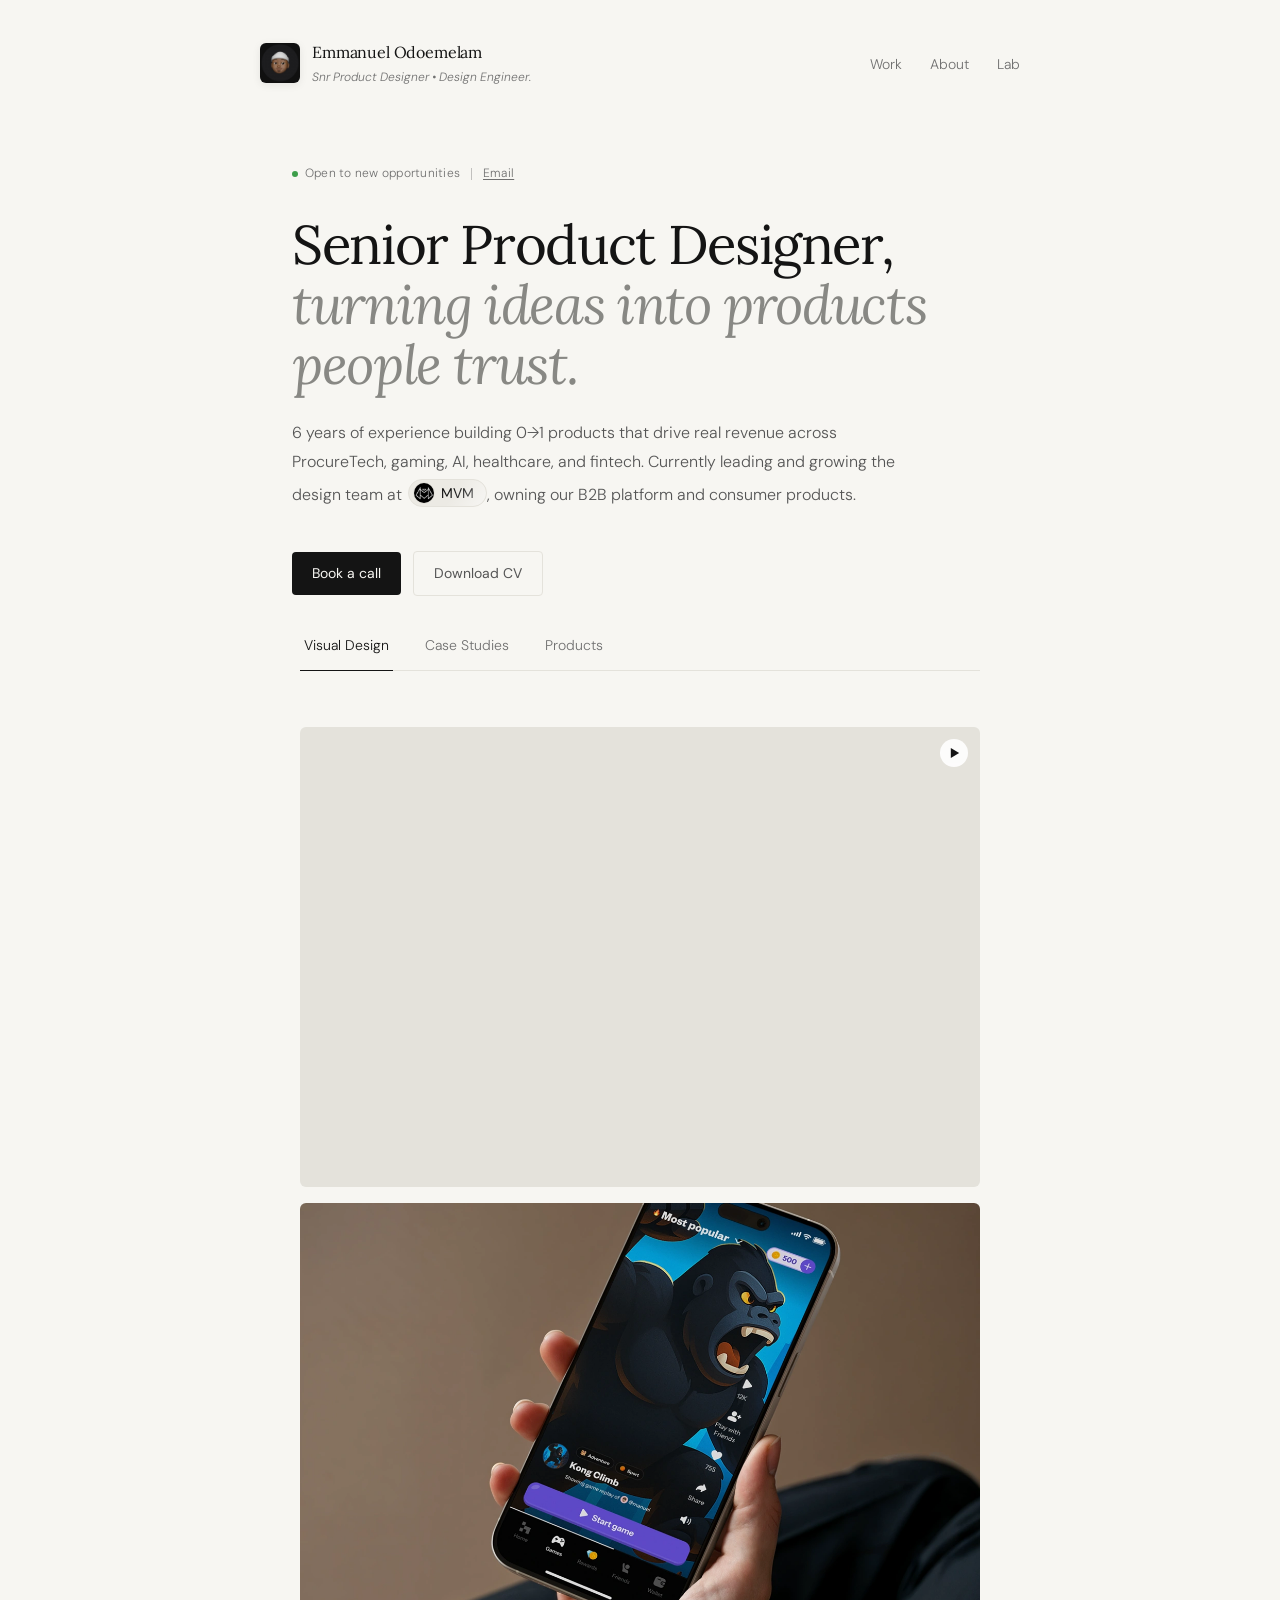
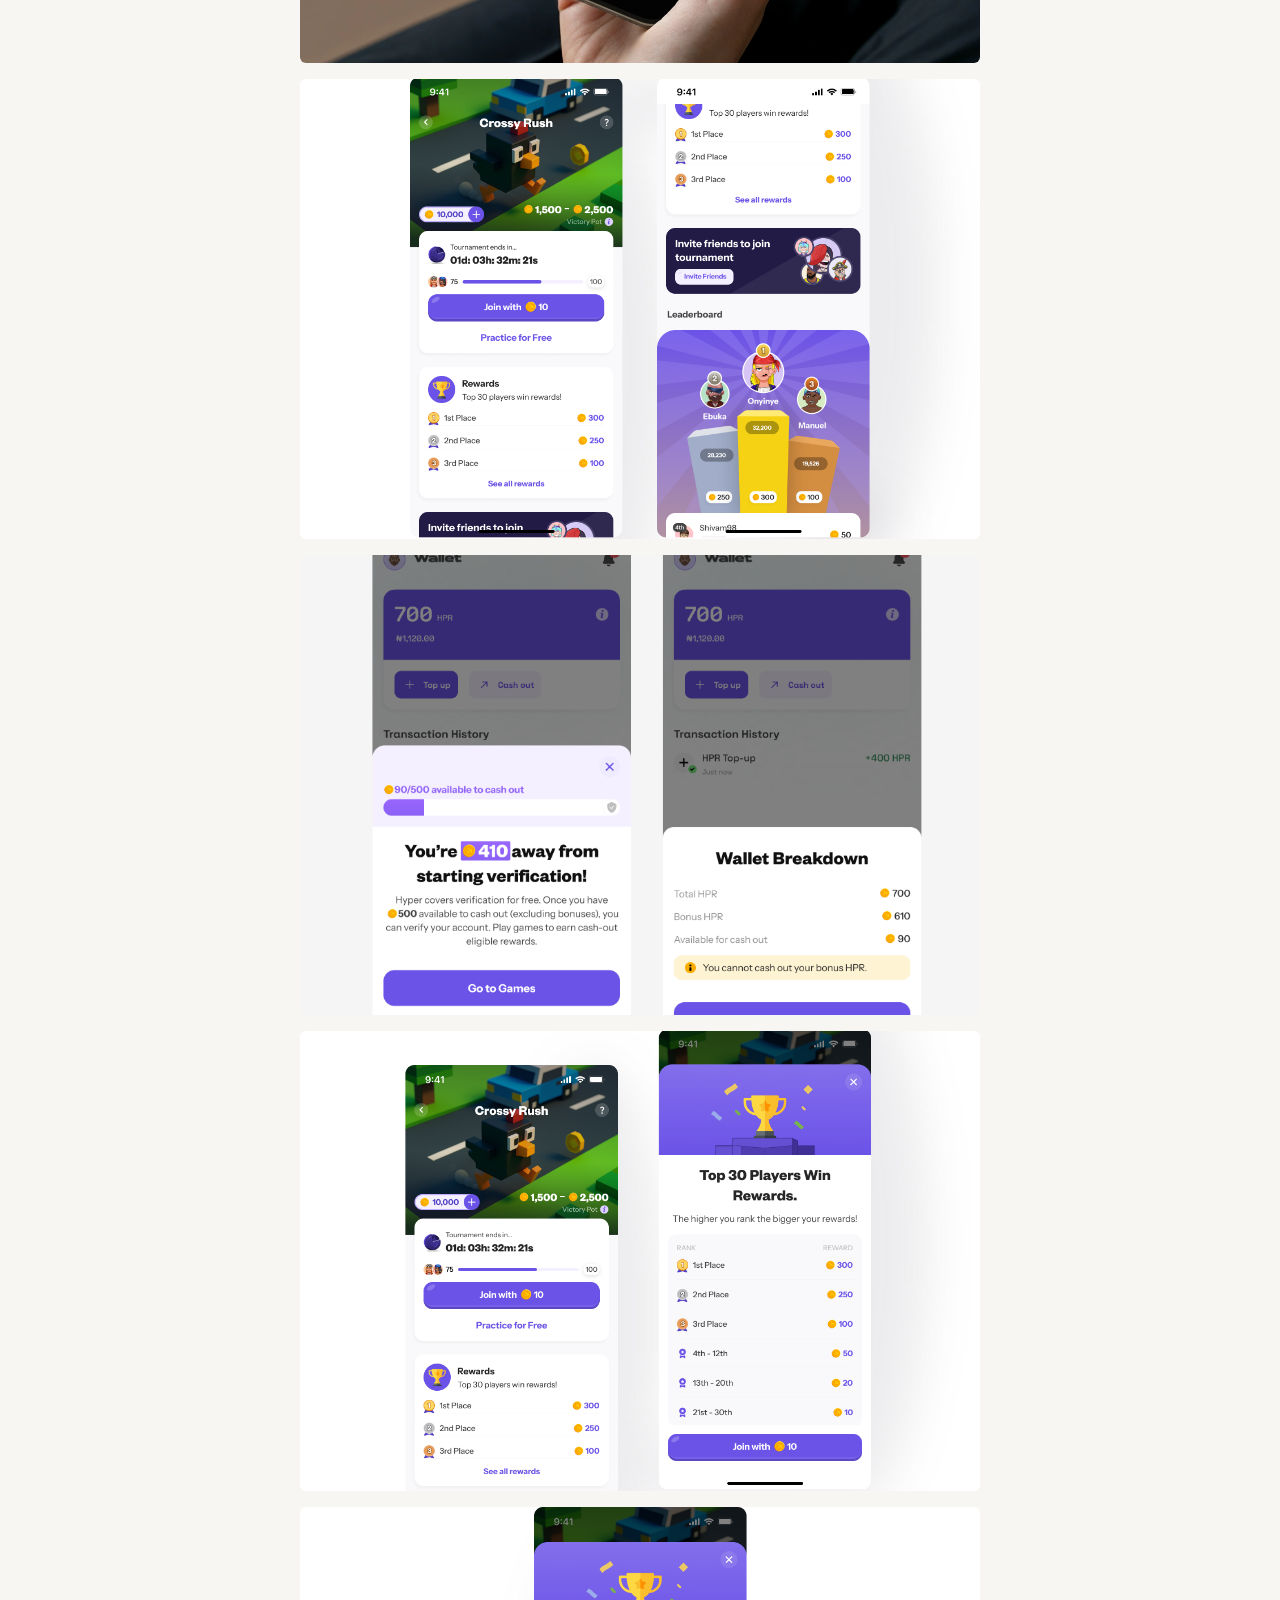
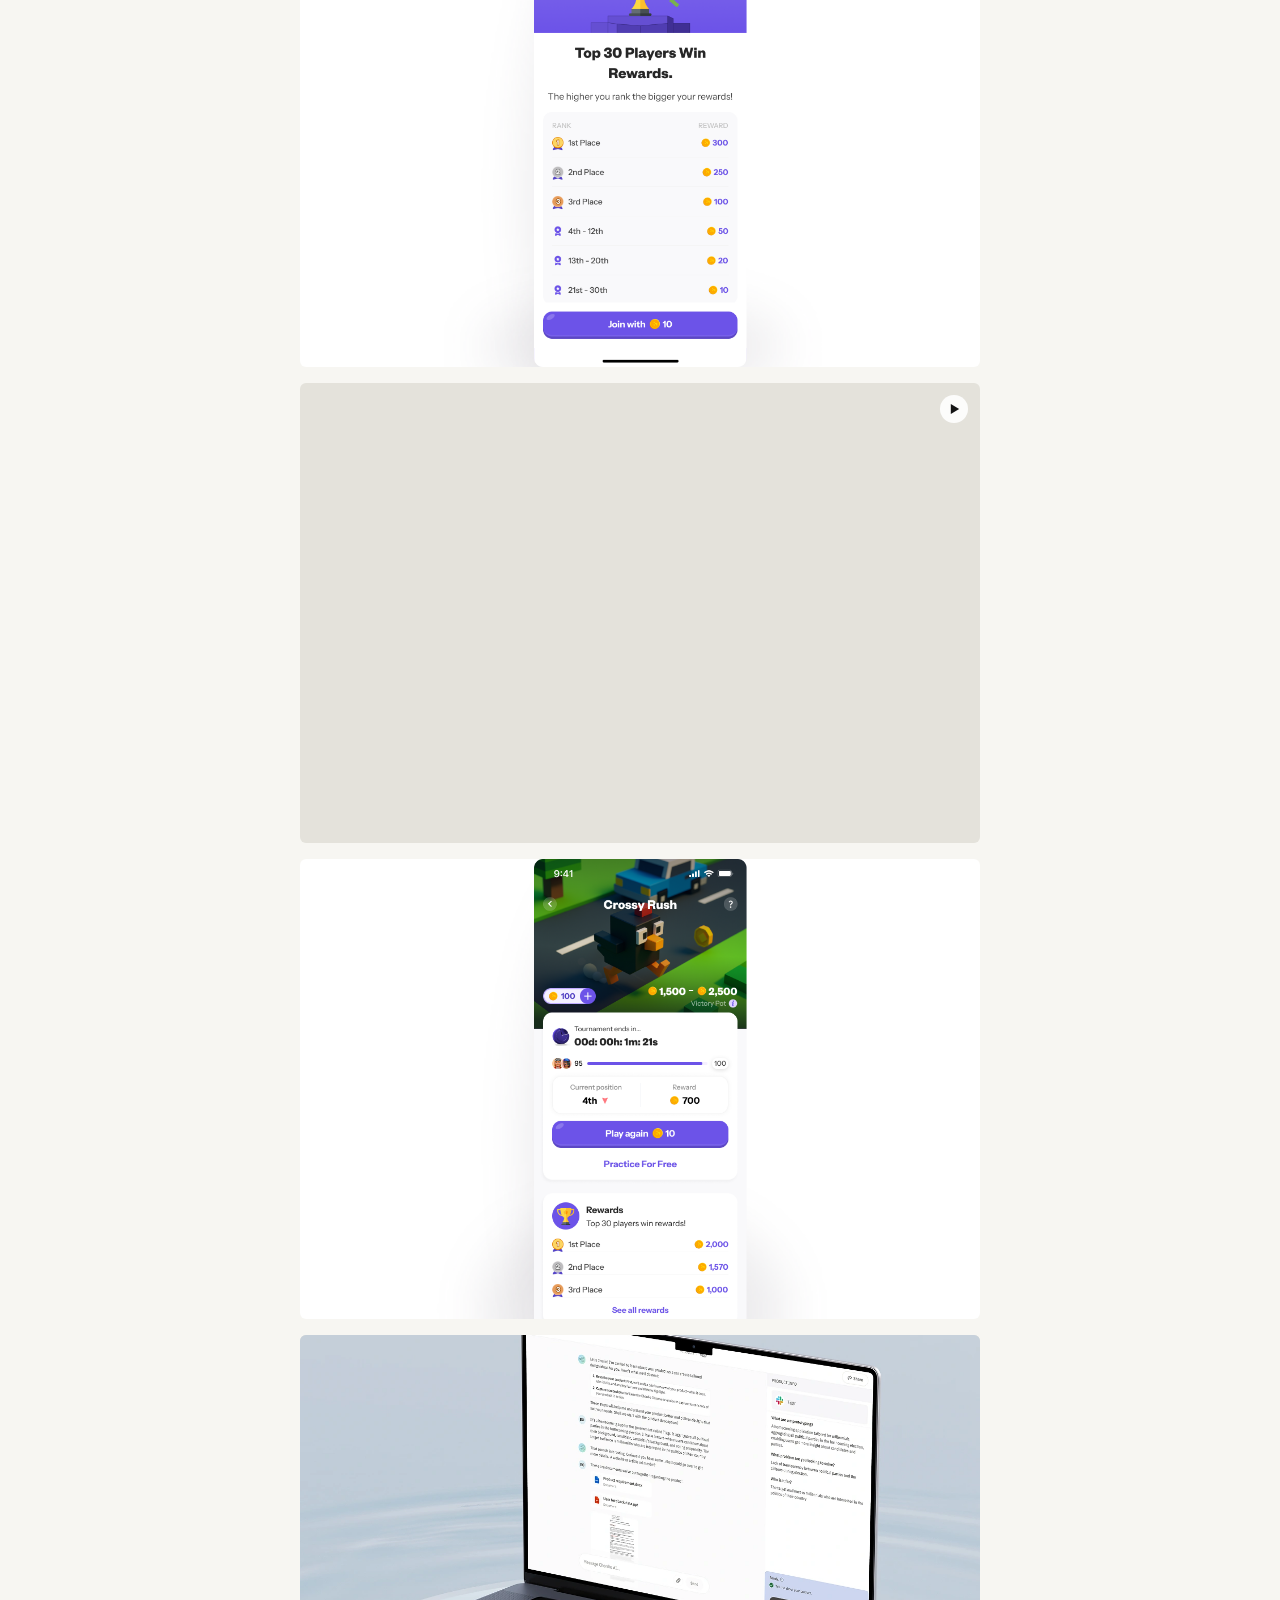
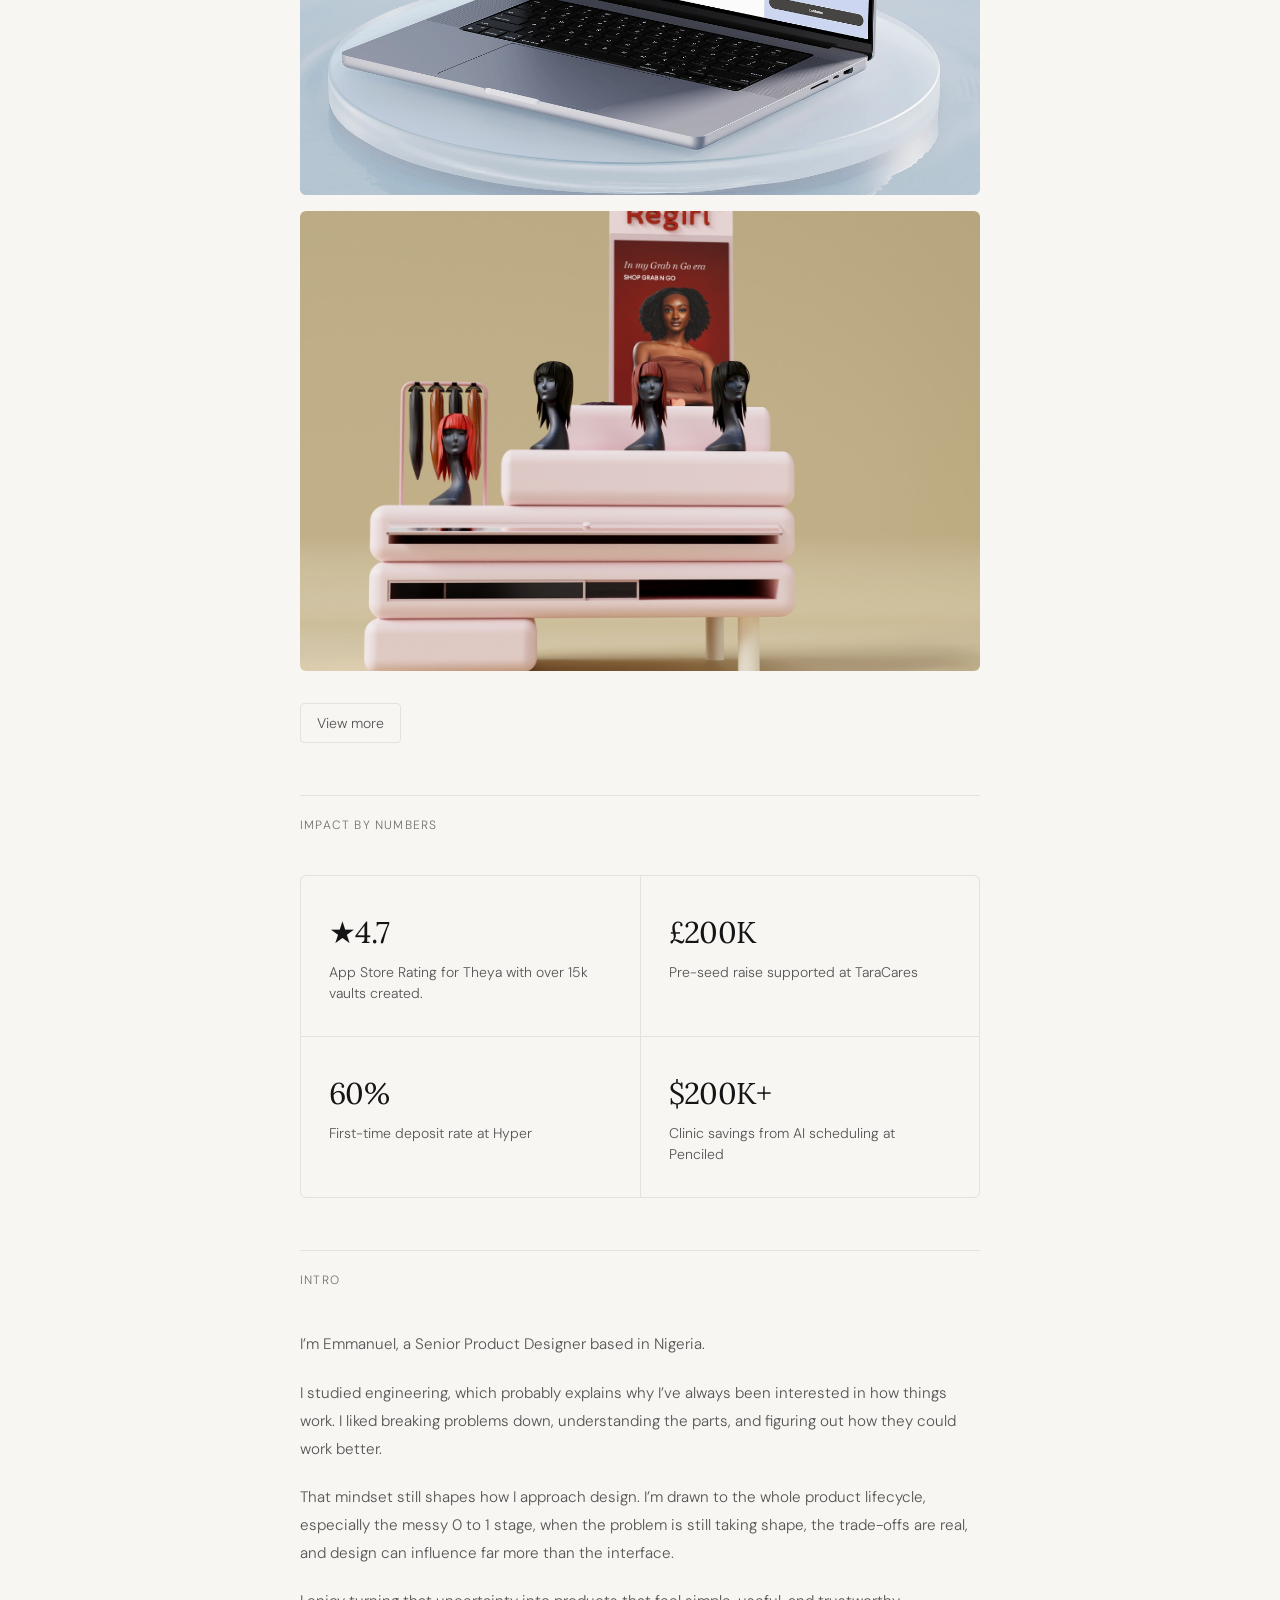
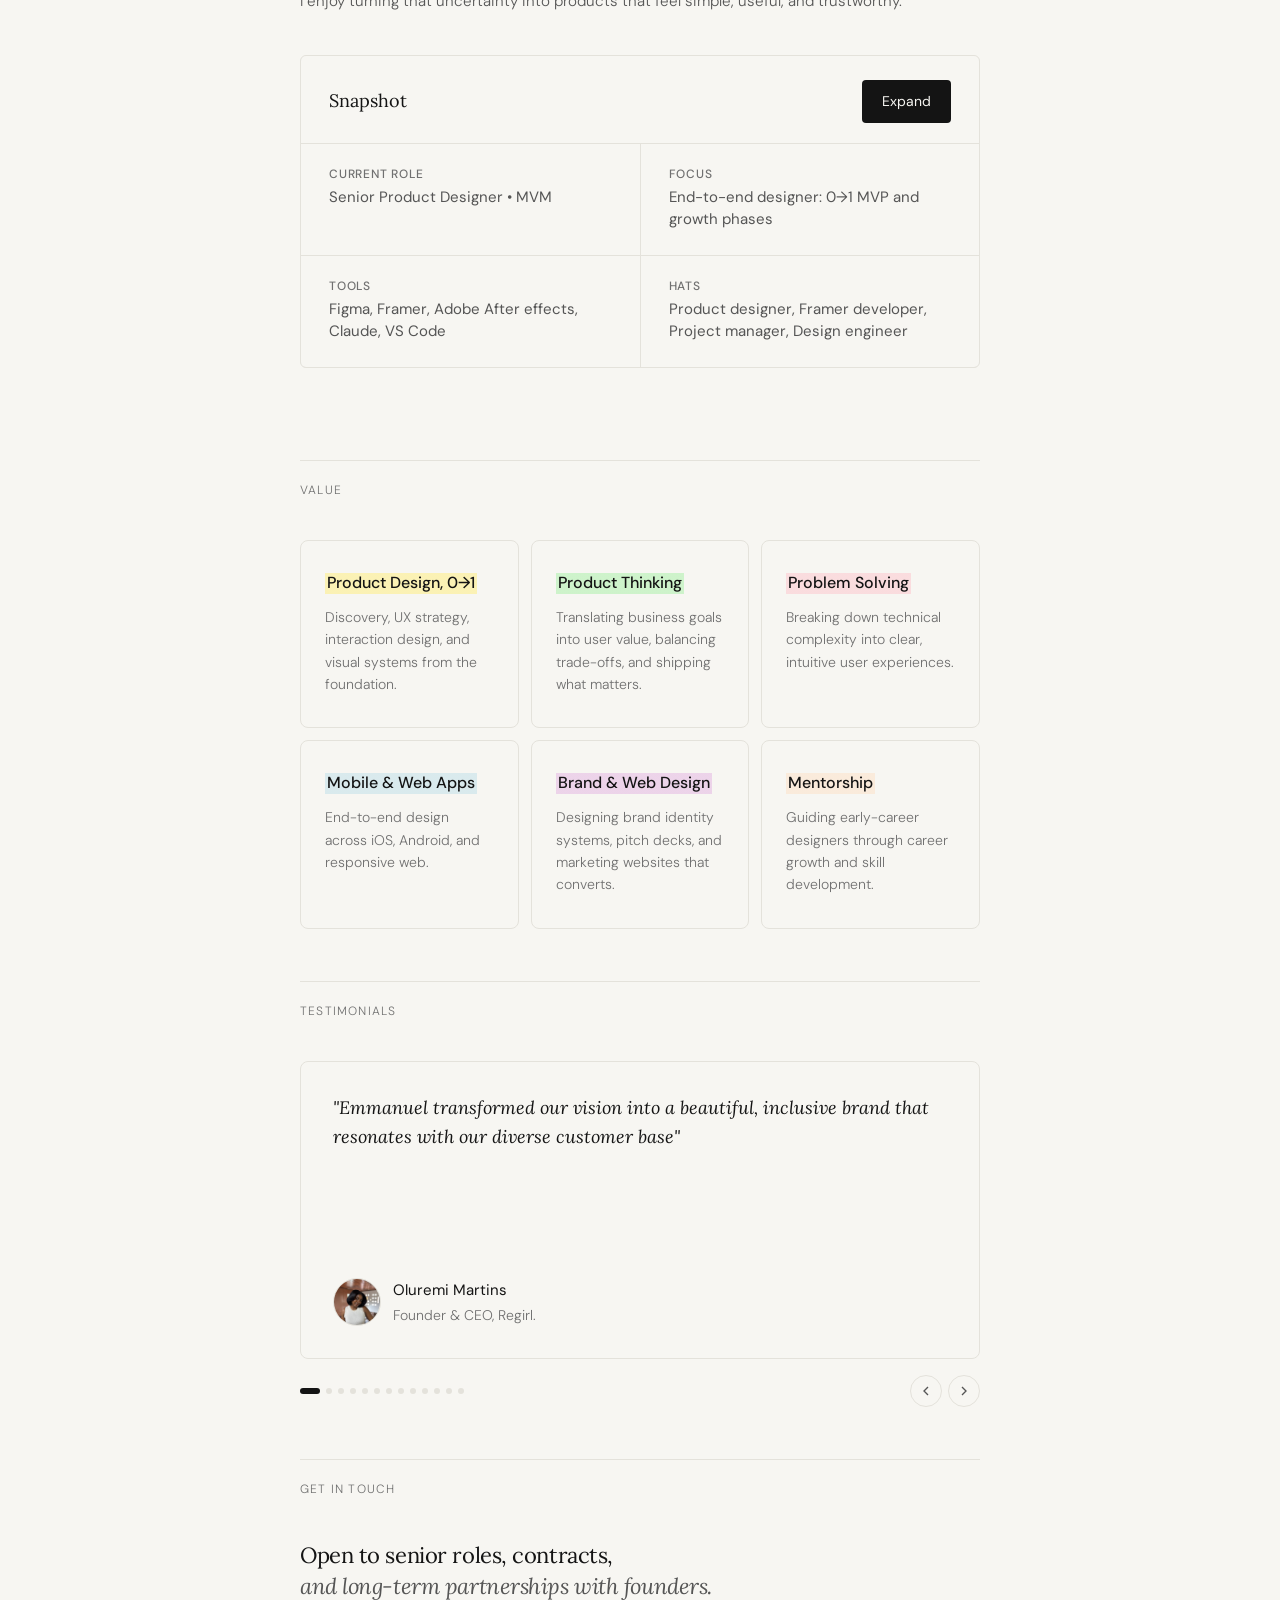
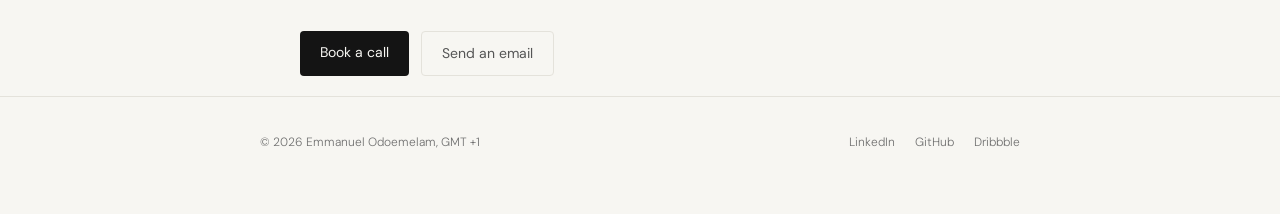
==== index.html @ 4f9fff26 "feat: update site title and migrate GitHub contributions calendar to new API v4 endpoint" ====
<!doctype html>
<html lang="en">

<head>
  <meta charset="UTF-8" />
  <meta name="viewport" content="width=device-width, initial-scale=1.0" />
  <title>Emmanuel Odoemelam • Snr Product Designer • Design Engineer</title>
  <link rel="preconnect" href="https://fonts.googleapis.com" />
  <link rel="preconnect" href="https://fonts.gstatic.com" crossorigin />
  <link
    href="https://fonts.googleapis.com/css2?family=Lora:ital,wght@0,400;0,500;1,400;1,500&family=DM+Sans:ital,opsz,wght@0,9..40,300;0,9..40,400;0,9..40,500;1,9..40,300&display=swap"
    rel="stylesheet" />
  <link rel="stylesheet" href="style.css" />
  <script src="script.js"></script>
  <link rel="icon" type="image/jpeg" href="Assets/General/avi.jpg" />
</head>

<body>
  <nav>
    <a href="/" class="nav-brand">
      <img src="Assets/General/avi.jpg" alt="Emmanuel Odoemelam" class="nav-profile-img" />
      <div class="nav-brand-text">
        <span class="nav-name">Emmanuel Odoemelam</span>
        <span class="nav-subtext"></span>
      </div>
    </a>
    <button class="hamburger" aria-label="Menu">
      <span></span>
      <span></span>
      <span></span>
    </button>
    <ul class="nav-links">
      <li><a href="work.html">Work</a></li>
      <li><a href="about.html">About</a></li>
      <li><a href="lab.html">Lab</a></li>
    </ul>
  </nav>

  <div class="mobile-drawer">
    <div class="drawer-content">
      <div class="drawer-header">
        <h2 class="drawer-title">Menu</h2>
        <button class="drawer-close" aria-label="Close menu">&times;</button>
      </div>
      <ul class="drawer-links">
        <li><a href="/" class="active">Home</a></li>
        <li><a href="work.html">Work</a></li>
        <li><a href="about.html">About</a></li>
        <li><a href="lab.html">Lab</a></li>
      </ul>
      <div class="drawer-footer">
        <p class="drawer-footer-text">
          © 2026 Emmanuel Odoemelam<br />GMT +1
        </p>
      </div>
    </div>
  </div>
  <div class="drawer-overlay"></div>

  <div class="hero fade">
    <div class="hero-status">
      <span class="status-dot"></span>
      Open to new opportunities
      <span class="status-divider"></span>
      <a href="mailto:odoemelamuemmanuel@gmail.com" class="status-email">Email</a> <!-- x <a
        href="https://github.com/ManuelSnr" target="_blank" class="status-email">GitHub</a> -->
    </div>
    <h1 class="hero-heading">
      Senior Product Designer, <em>turning ideas into products people trust.</em>
    </h1>
    <p class="hero-body">
      6 years of experience building 0→1 products that drive real revenue across ProcureTech, gaming, AI, healthcare,
      and fintech. Currently leading and growing the design team at
      <span class="company-pill" data-company="mvm">
        <img src="Assets/Logos/hyper.png" alt="MVM Logo" class="company-pill-logo" />
        <span class="company-pill-name">MVM</span>
        <span class="company-pill-detail">
          <span class="pill-detail-body">MVM is a skill-gaming provider powering RNG-free, real-money competition for
            casinos
            & sportsbooks. I lead design across the company's full product stack, from the B2B platform to
            consumer-facing apps, Hyper & Sigma Games, and trade show presence.</span>
          <span class="pill-social-links">
            <a href="https://mvm.gg/" target="_blank" class="pill-social-link"><img src="Assets/General/internet.svg"
                alt="Website" class="pill-social-icon" /></a>
            <a href="https://www.linkedin.com/company/metaverse-magna/" target="_blank" class="pill-social-link"><img
                src="Assets/General/linkedin.svg" alt="LinkedIn" class="pill-social-icon" /></a>
          </span>
        </span>
      </span>, owning our B2B platform and consumer products.
    </p>
    <div class="hero-links">
      <a class="btn btn-dark" href="https://calendly.com/manuelsnr-design/coffee-chat" target="_blank">Book a
        call</a>
      <a class="btn btn-outline" href="mailto:odoemelamuemmanuel@gmail.com">Download CV</a>
    </div>
  </div>

  <div class="cs-divider"></div>

  <!-- STICKY WRAPPER FOR TAB BAR -->
  <div class="sticky-tab-wrapper">
    <div class="sticky-header">
      <!-- TAB BAR -->
      <div class="tab-bar fade">
        <button class="tab-btn active" data-tab="visual">Visual Design</button>
        <button class="tab-btn" data-tab="work">Case Studies</button>
        <button class="tab-btn" data-tab="products">Products</button>
      </div>

      <div class="cs-divider"></div>
    </div>

    <!-- TAB PANEL: VISUAL DESIGN -->
    <div class="tab-panel active" id="panel-visual">
      <div class="section fade">
        <div class="visual-grid">
          <!-- Visual Design Card 1 — Regirl Website (Video) -->
          <div class="visual-item">
            <video class="visual-media" autoplay loop muted playsinline>
              <source src="Assets/Visuals/Featured/Regirl website.mp4" type="video/mp4" />
            </video>
            <div class="visual-overlay">
              <span class="visual-label">Regirl</span>
              <span class="visual-type">Web · E-commerce</span>
            </div>
            <div class="play-badge">
              <svg viewBox="0 0 10 12" fill="#141414">
                <polygon points="0,0 10,6 0,12" />
              </svg>
            </div>
          </div>

          <!-- Visual Design Card 2 — Hyper -->
          <div class="visual-item">
            <img class="visual-media" src="Assets/Visuals/Featured/Hyper.webp" alt="Hyper — Gaming Platform"
              loading="lazy" />
            <div class="visual-overlay">
              <span class="visual-label">Hyper</span>
              <span class="visual-type">UI · Gaming</span>
            </div>
          </div>

          <!-- Visual Design Card 3 — Tournament Details -->
          <div class="visual-item">
            <img class="visual-media" src="Assets/Visuals/Featured/Tournment details.png"
              alt="Tournament Details Screen" loading="lazy" />
            <div class="visual-overlay">
              <span class="visual-label">Tournament Details</span>
              <span class="visual-type">UI · Mobile</span>
            </div>
          </div>

          <!-- Visual Design Card 4 — KYC Gate -->
          <div class="visual-item">
            <img class="visual-media" src="Assets/Visuals/Featured/KYC gate.png" alt="KYC Gate Flow" loading="lazy" />
            <div class="visual-overlay">
              <span class="visual-label">KYC Gate</span>
              <span class="visual-type">UI · Mobile</span>
            </div>
          </div>

          <!-- Visual Design Card 5 — Reward System -->
          <div class="visual-item">
            <img class="visual-media" src="Assets/Visuals/Featured/Reward system upfront.png" alt="Reward System"
              loading="lazy" />
            <div class="visual-overlay">
              <span class="visual-label">Reward System</span>
              <span class="visual-type">UI · Mobile</span>
            </div>
          </div>

          <!-- Visual Design Card 6 — Reward Breakdown -->
          <div class="visual-item">
            <img class="visual-media" src="Assets/Visuals/Featured/Reward breakdown modal.png"
              alt="Reward Breakdown Modal" loading="lazy" />
            <div class="visual-overlay">
              <span class="visual-label">Reward Breakdown</span>
              <span class="visual-type">UI · Mobile</span>
            </div>
          </div>

          <!-- Visual Design Card 7 — Portfolio Reel (Video) -->
          <div class="visual-item">
            <video class="visual-media" autoplay loop muted playsinline>
              <source src="Assets/Visuals/Featured/reel_portfolio.mp4" type="video/mp4" />
            </video>
            <div class="visual-overlay">
              <span class="visual-label">Portfolio Reel</span>
              <span class="visual-type">Motion · Showreel</span>
            </div>
            <div class="play-badge">
              <svg viewBox="0 0 10 12" fill="#141414">
                <polygon points="0,0 10,6 0,12" />
              </svg>
            </div>
          </div>

          <!-- Visual Design Card 8 — Play Again Reward -->
          <div class="visual-item">
            <img class="visual-media" src="Assets/Visuals/Featured/Play again showing the reward for that position.png"
              alt="Play Again Reward Screen" loading="lazy" />
            <div class="visual-overlay">
              <span class="visual-label">Play Again Rewards</span>
              <span class="visual-type">UI · Mobile</span>
            </div>
          </div>

          <!-- Visual Design Card 9 — Chordio -->
          <div class="visual-item">
            <img class="visual-media" src="Assets/Visuals/Chordio.webp" alt="Chordio" loading="lazy" />
            <div class="visual-overlay">
              <span class="visual-label">Chordio</span>
              <span class="visual-type">Brand · Identity</span>
            </div>
          </div>

          <!-- Visual Design Card 10 — Lifestyle Shot -->
          <div class="visual-item">
            <img class="visual-media" src="Assets/Visuals/Featured/PHOTO-2026-02-21-12-21-53 3.jpg" alt="Design Process"
              loading="lazy" />
            <div class="visual-overlay">
              <span class="visual-label">Behind the Scenes</span>
              <span class="visual-type">Photography</span>
            </div>
          </div>
        </div>
        <a href="lab.html" class="see-all-link" style="margin-top: 2rem; display: inline-block">
          View more
        </a>
      </div>
    </div>

    <!-- TAB PANEL: WORK -->
    <div class="tab-panel" id="panel-work">
      <div class="section fade">
        <div class="projects-grid home-projects">
          <!-- Regirl -->
          <div class="card-wrap" data-tags="E-commerce">
            <a class="card" href="work-regirl.html">
              <div class="card-cover cp-hyper">
                <img src="Assets/Projects/Regirl/Content/Cover Image.webp" alt="Regirl — Instant Glam In a Box" />
              </div>
              <div class="card-eyebrow">E-commerce</div>
              <div class="card-title">
                A New Identity for Modern, Inclusive Hair
              </div>
              <div class="card-desc">
                Led end-to-end design of the v2 mobile platform, enabling US
                market expansion and a successful iOS App Store launch.
                Redesigned KYC and payout flows to dramatically reduce friction
                and cost.
              </div>
              <div class="card-outcomes">
                <span class="outcome">8,000+ iOS downloads</span>
                <span class="outcome">60% fewer support tickets</span>
                <span class="outcome">$1,700/mo saved</span>
              </div>
              <div class="card-footer"></div>
              <span class="card-cta">
                View case study
                <svg viewBox="0 0 12 12" fill="none" stroke="currentColor" stroke-width="1.5">
                  <path d="M2 10L10 2M10 2H4M10 2v6" />
                </svg>
              </span>
            </a>
          </div>

          <div class="cs-divider"></div>

          <!-- Hyper -->
          <div class="card-wrap" data-tags="gaming">
            <a class="card" href="work-hyper.html">
              <div class="card-cover cp-hyper">
                <img src="Assets/Projects/cover-hyper.jpg" alt="Hyper — Social Gaming Platform" />
              </div>
              <div class="card-eyebrow">Gaming</div>
              <div class="card-title">Hyper — Social Gaming Platform</div>
              <div class="card-desc">
                Led end-to-end design of the v2 mobile platform, enabling US
                market expansion and a successful iOS App Store launch.
                Redesigned KYC and payout flows to dramatically reduce friction
                and cost.
              </div>
              <div class="card-outcomes">
                <span class="outcome">8,000+ iOS downloads</span>
                <span class="outcome">60% fewer support tickets</span>
                <span class="outcome">$1,700/mo saved</span>
              </div>
              <div class="card-footer"></div>
              <span class="card-cta">
                View case study
                <svg viewBox="0 0 12 12" fill="none" stroke="currentColor" stroke-width="1.5">
                  <path d="M2 10L10 2M10 2H4M10 2v6" />
                </svg>
              </span>
            </a>
          </div>

          <div class="cs-divider"></div>

          <!-- Penciled -->
          <div class="card-wrap" data-tags="healthtech saas">
            <a class="card" href="work-penciled.html">
              <div class="card-cover cp-penciled">
                <img src="Assets/Projects/cover-penciled.jpg" alt="Penciled (YC W24)" />
              </div>
              <div class="card-eyebrow">HealthTech · AI</div>
              <div class="card-title">Penciled (YC W24)</div>
              <div class="card-desc">
                AI-powered scheduling for healthcare clinics. Designed an
                auto-fill feature for last-minute cancellations and rebuilt the
                website for trust and conversion.
              </div>
              <div class="card-outcomes">
                <span class="outcome">$200K+ clinic savings</span>
              </div>
              <div class="card-footer"></div>
              <span class="card-cta">
                View case study
                <svg viewBox="0 0 12 12" fill="none" stroke="currentColor" stroke-width="1.5">
                  <path d="M2 10L10 2M10 2H4M10 2v6" />
                </svg>
              </span>
            </a>
          </div>

          <div class="cs-divider"></div>

          <!-- Theya -->
          <div class="card-wrap" data-tags="fintech">
            <a class="card" href="work-theya.html">
              <div class="card-cover cp-theya">
                <img src="Assets/Projects/Theya/Content/Cover image.webp" alt="Theya (YC)" />
              </div>
              <div class="card-eyebrow">Web3 · Fintech</div>
              <div class="card-title">
                Designing the world's simplest Bitcoin self-custody solution
              </div>
              <div class="card-desc">
                Centralized crypto platforms have repeatedly failed to protect
                users’ Bitcoin, exposing them to credit, regulatory, and
                security risks beyond their control. While self-custody is the
                solution, existing hardware wallets often introduce complexity,
                poor usability, and single points of failure, making secure
                ownership difficult for everyday users.
              </div>
              <div class="card-outcomes">
                <span class="outcome">$1.2M revenue</span>
                <span class="outcome">4.8★ App Store</span>
              </div>
              <div class="card-footer"></div>
              <span class="card-cta">
                View case study
                <svg viewBox="0 0 12 12" fill="none" stroke="currentColor" stroke-width="1.5">
                  <path d="M2 10L10 2M10 2H4M10 2v6" />
                </svg>
              </span>
            </a>
          </div>
        </div>

        <div class="cs-divider"></div>

        <a href="work.html" class="see-all-link mobile-only">See all works <sup>6</sup></a>
      </div>
    </div>

    <!-- TAB PANEL: PRODUCTS -->
    <div class="tab-panel" id="panel-products">
      <div class="section fade">
        <div class="products-intro">
          <strong>Built &amp; Deployed AI-First</strong>
        </div>

        <div class="github-wrapper" style="margin-bottom: 2rem;">
          <div class="github-inner">
            <!-- Left column for labels -->
            <div class="github-left-col">
              <div class="github-days">
                <span>Sun</span>
                <span>Wed</span>
                <span>Sat</span>
              </div>
            </div>
            <!-- Right column for graph -->
            <div class="github-right-col">
              <div class="github-months"></div>
              <!-- Grid -->
              <div class="github-grid">
                <div class="github-loading">Loading the data just for you...</div>
              </div>
            </div>
          </div>
          <!-- Legend -->
          <div class="github-legend">
            <span>Less</span>
            <div class="github-legend-boxes">
              <div class="github-box" style="background-color: var(--gh-0)"></div>
              <div class="github-box" style="background-color: var(--gh-1)"></div>
              <div class="github-box" style="background-color: var(--gh-2)"></div>
              <div class="github-box" style="background-color: var(--gh-3)"></div>
              <div class="github-box" style="background-color: var(--gh-4)"></div>
            </div>
            <span>More</span>
          </div>
        </div>
        <div class="products-grid">
          <!-- Product 1 -->
          <a href="#" class="product-card" data-product-id="regirl">
            <img src="Assets/Projects/Regirl/Content/Cover Image.webp" alt="Product 1" class="product-bg" />
            <span class="product-tag">End-to-end</span>
          </a>

          <!-- Product 2 -->
          <a href="#" class="product-card" data-product-id="theya">
            <img src="Assets/Projects/Theya/Content/Cover image.webp" alt="Product 2" class="product-bg" />
            <span class="product-tag">Website Dev</span>
          </a>

          <!-- Product 3 -->
          <a href="#" class="product-card" data-product-id="hyper">
            <img src="Assets/General/reel-thumbnail.jpg" alt="Product 3" class="product-bg" />
            <span class="product-tag">Website Dev</span>
          </a>

          <!-- Product 4 -->
          <a href="#" class="product-card" data-product-id="resource">
            <img src="Assets/General/resource-3.jpg" alt="Product 4" class="product-bg" />
            <span class="product-tag">Website Dev</span>
          </a>

          <!-- Product 5 -->
          <a href="#" class="product-card" data-product-id="product5">
            <img src="Assets/General/resource-3.jpg" alt="Product 5" class="product-bg" />
            <span class="product-tag">Design System</span>
          </a>

          <!-- Product 6 -->
          <a href="#" class="product-card" data-product-id="product6">
            <img src="Assets/Projects/Regirl/Content/Cover Image.webp" alt="Product 6" class="product-bg" />
            <span class="product-tag">App Design</span>
          </a>
        </div>
        <!--  <a href="lab.html" class="see-all-link" style="margin-top: 2rem; display: inline-block">
          View all products <sup>4</sup>
        </a> -->
      </div>
    </div>

    <!-- END STICKY WRAPPER -->
  </div>

  <div class="cs-divider"></div>

  <div class="section fade" id="impact">
    <div class="section-label">Impact by Numbers</div>
    <div class="impact-grid">
      <div class="impact-cell">
        <div class="impact-num">★4.7</div>
        <div class="impact-label">
          App Store Rating for Theya with over 15k vaults created.
        </div>
      </div>
      <div class="impact-cell">
        <div class="impact-num">£200K</div>
        <div class="impact-label">Pre-seed raise supported at TaraCares</div>
      </div>
      <div class="impact-cell">
        <div class="impact-num">60%</div>
        <div class="impact-label">First-time deposit rate at Hyper</div>
      </div>
      <div class="impact-cell">
        <div class="impact-num">$200K+</div>
        <div class="impact-label">
          Clinic savings from AI scheduling at Penciled
        </div>
      </div>
    </div>
  </div>

  <div class="cs-divider"></div>

  <div class="section fade" id="about">
    <div class="section-label">Intro</div>

    <div class="about-text">
      <p>
        I’m Emmanuel, a Senior Product Designer based in Nigeria.
      </p>
      <p>
        I studied engineering, which probably explains why I’ve always been interested in how things work. I liked
        breaking problems down, understanding the parts, and figuring out how they could work better.
      </p>
      <p>
        That mindset still shapes how I approach design. I’m drawn to the whole product lifecycle, especially the messy
        0 to 1 stage, when the problem is still taking shape, the trade-offs are real, and design can influence far more
        than the interface.
      </p>
      <p>
        I enjoy turning that uncertainty into products that feel simple, useful, and trustworthy.
      </p>
    </div>

    <div class="snapshot-card">
      <div class="snapshot-header">
        <h3 class="snapshot-title">Snapshot</h3>
        <a href="about.html" class="snapshot-expand">Expand</a>
      </div>
      <div class="snapshot-grid">
        <div class="snapshot-item">
          <div class="snapshot-label">CURRENT ROLE</div>
          <div class="snapshot-value">Senior Product Designer • MVM</div>
        </div>
        <div class="snapshot-item">
          <div class="snapshot-label">FOCUS</div>
          <div class="snapshot-value">
            End-to-end designer: 0→1 MVP and growth phases
          </div>
        </div>
        <div class="snapshot-item">
          <div class="snapshot-label">TOOLS</div>
          <div class="snapshot-value">
            Figma, Framer, Adobe After effects, Claude, VS Code
          </div>
        </div>
        <div class="snapshot-item">
          <div class="snapshot-label">HATS</div>
          <div class="snapshot-value">
            Product designer, Framer developer, Project manager, Design
            engineer
          </div>
        </div>
      </div>
    </div>
  </div>

  <div class="cs-divider"></div>

  <div class="section fade">
    <div class="section-label">VALUE</div>
    <div class="value-grid">
      <div class="value-card">
        <h3 class="value-title">Product Design, 0→1</h3>
        <p class="value-desc">
          Discovery, UX strategy, interaction design, and visual systems from
          the foundation.
        </p>
      </div>

      <div class="value-card">
        <h3 class="value-title">Product Thinking</h3>
        <p class="value-desc">
          Translating business goals into user value, balancing trade-offs,
          and shipping what matters.
        </p>
      </div>

      <div class="value-card">
        <h3 class="value-title">Problem Solving</h3>
        <p class="value-desc">
          Breaking down technical complexity into clear, intuitive user
          experiences.
        </p>
      </div>

      <div class="value-card">
        <h3 class="value-title">Mobile & Web Apps</h3>
        <p class="value-desc">
          End-to-end design across iOS, Android, and responsive web.
        </p>
      </div>

      <div class="value-card">
        <h3 class="value-title">Brand & Web Design</h3>
        <p class="value-desc">
          Designing brand identity systems, pitch decks, and marketing websites that converts.
        </p>
      </div>

      <div class="value-card">
        <h3 class="value-title">Mentorship</h3>
        <p class="value-desc">
          Guiding early-career designers through career growth and skill
          development.
        </p>
      </div>
    </div>
  </div>

  <div class="cs-divider"></div>

  <div class="section fade" id="testimonials">
    <div class="testimonial-header">
      <div class="section-label">Testimonials</div>
    </div>

    <div class="testimonial-slider">
      <div class="testimonial-track">
        <!-- Testimonial 1 -->
        <div class="testimonial-card active">
          <p class="testimonial-content">
            "Emmanuel transformed our vision into a beautiful, inclusive brand
            that resonates with our diverse customer base"
          </p>
          <div class="testimonial-author">
            <img src="Assets/Projects/Regirl/Company/Remi_Martins.jpeg" alt="Oluremi Martins" class="author-avatar" />
            <div class="author-info">
              <div class="author-name">Oluremi Martins</div>
              <div class="author-role">Founder & CEO, Regirl.</div>
            </div>
          </div>
        </div>

        <!-- Testimonial 2 -->
        <div class="testimonial-card">
          <p class="testimonial-content">
            "Emmanuel has a rare ability to take complex, incomplete ideas and
            turn them into clear, intuitive, and user-friendly product
            experiences. His work consistently elevated our products, making
            them more commercially viable."
          </p>
          <div class="testimonial-author">
            <img src="Assets/General/Stian_Brendlien_.png" alt="Stian Brendlien" class="author-avatar" />
            <div class="author-info">
              <div class="author-name">Stian Brendlien</div>
              <div class="author-role">Founder & CTO, PXL AS (Norway)</div>
            </div>
          </div>
        </div>

        <!-- Testimonial 3 -->
        <div class="testimonial-card">
          <p class="testimonial-content">
            "Emmanuel's design work directly contributed to our successful
            fundraise. His ability to translate complex healthcare workflows
            into simple, elegant interfaces impressed every investor we met
            with."
          </p>
          <div class="testimonial-author">
            <img src="Assets/Projects/MIMOSA/Company/Grace.png" alt="Grace ShriRam" class="author-avatar" />
            <div class="author-info">
              <div class="author-name">Grace ShriRam</div>
              <div class="author-role">Former EY Executive Director</div>
            </div>
          </div>
        </div>

        <!-- Testimonial 4 -->
        <div class="testimonial-card">
          <p class="testimonial-content">
            "One of the most collaborative designers I've worked with.
            Emmanuel bridges the gap between design and engineering
            seamlessly, making implementation smooth and his designs
            pixel-perfect."
          </p>
          <div class="testimonial-author">
            <img src="Assets/General/Itay.jpeg" alt="Itay Lisaey" class="author-avatar" />
            <div class="author-info">
              <div class="author-name">Itay Lisaey</div>
              <div class="author-role">Engineering Lead, Chordio</div>
            </div>
          </div>
        </div>

        <!-- Testimonial 5 -->
        <div class="testimonial-card">
          <p class="testimonial-content">
            "Emmanuel helped me navigate dashboard designs for ERP with best
            practices and methods. He was able to explain without judging,
            constructively. Very honest and approachable too. I recommend!
          </p>
          <div class="testimonial-author">
            <img src="Assets/General/Dada Ifeoluwa.webp" alt="Dada Ifeoluwa" class="author-avatar" />
            <div class="author-info">
              <div class="author-name">Dada Ifeoluwa</div>
              <div class="author-role">UI Designer at Ryvision</div>
            </div>
          </div>
        </div>

        <!-- Testimonial 6 -->
        <div class="testimonial-card">
          <p class="testimonial-content">
            "With the redesign, our priority was to combine strong security
            with clarity and ease of use. Users regularly tell us they can set
            up vaults in minutes and feel far more confident managing their
            Bitcoin than they did with traditional wallets. That kind of trust
            and simplicity is exactly what we aimed for, and the results speak
            for themselves."
          </p>
          <div class="testimonial-author">
            <img src="Assets/Projects/Theya/Company/Vikas.png" alt="Vikas Choudhary" class="author-avatar" />
            <div class="author-info">
              <div class="author-name">Vikas Choudhary</div>
              <div class="author-role">CPO, Theya (YC W23)</div>
            </div>
          </div>
        </div>

        <!-- Testimonial 7 -->
        <div class="testimonial-card">
          <p class="testimonial-content">
            "What sets Emmanuel apart is his business acumen. He understands
            that design decisions have real impact on revenue and retention.
            His work has been pivotal in increasing our MAU."
          </p>
          <div class="testimonial-author">
            <img src="Assets/General/Ayomikun.png" alt="Ayomikun" class="author-avatar" />
            <div class="author-info">
              <div class="author-name">Ayomikun</div>
              <div class="author-role">Growth Lead, Hyper</div>
            </div>
          </div>
        </div>

        <!-- Testimonial 8 -->
        <div class="testimonial-card">
          <p class="testimonial-content">
            "Emmanuel doesn't just follow trends—he thinks critically about
            what users actually need. His designs for our AI scheduling
            feature saved clinics over $200K in lost revenue."
          </p>
          <div class="testimonial-author">
            <img src="Assets/Projects/Penciled/Company/Shawn.jpg" alt="Shawn Shivdat" class="author-avatar" />
            <div class="author-info">
              <div class="author-name">Shawn Shivdat</div>
              <div class="author-role">CEO, Penciled (YC W23)</div>
            </div>
          </div>
        </div>

        <!-- Testimonial 9 -->
        <div class="testimonial-card">
          <p class="testimonial-content">
            "I've worked with many designers, but Emmanuel's process stands
            out. He asks the right questions, validates assumptions with
            research, and delivers solutions that actually work."
          </p>
          <div class="testimonial-author">
            <img src="Assets/Projects/Penciled/Company/Hizami Anuar.jpeg" alt="Hizami Anuar" class="author-avatar" />
            <div class="author-info">
              <div class="author-name">Hizami Anuar</div>
              <div class="author-role">
                Software Engineer, Penciled (YC W23)
              </div>
            </div>
          </div>
        </div>

        <!-- Testimonial 10 -->
        <div class="testimonial-card">
          <p class="testimonial-content">
            "Worked together under Scabbr and Emmanuel has an exceptional
            ability to understand the needs of the project and propose a
            solution that goes beyond just impressive."
          </p>
          <div class="testimonial-author">
            <img src="Assets/General/Koushik_Raj.jpeg" alt="Koushik Raj" class="author-avatar" />
            <div class="author-info">
              <div class="author-name">Koushik Raj</div>
              <div class="author-role">Founder, Scabbr</div>
            </div>
          </div>
        </div>

        <!-- Testimonial 11 -->
        <div class="testimonial-card">
          <p class="testimonial-content">
            "Working with Emmanuel elevated our entire team's design thinking.
            He's not just a great designer, he's a teacher who makes everyone
            around him better."
          </p>
          <div class="testimonial-author">
            <img src="Assets/General/Timothy.png" alt="Timothy Ogunsola" class="author-avatar" />
            <div class="author-info">
              <div class="author-name">Timothy Ogunsola</div>
              <div class="author-role">Mobile Developer, Metaverse Magna</div>
            </div>
          </div>
        </div>

        <!-- Testimonial 12 -->
        <div class="testimonial-card">
          <p class="testimonial-content">
            "Manuel did a great job on the designs for my SaaS platform. He
            was easy to work with and really thought through the process
            behind every screen to ensure ease of use."
          </p>
          <div class="testimonial-author">
            <img src="Assets/General/Ben Shevlane.jpeg" alt="Ben Shevlane" class="author-avatar" />
            <div class="author-info">
              <div class="author-name">Ben Shevlane</div>
              <div class="author-role">Founder, Inquarter</div>
            </div>
          </div>
        </div>

        <!-- Testimonial 13 -->
        <div class="testimonial-card">
          <p class="testimonial-content">
            "One of the strongest product designers I’ve worked with.
            Technically exceptional and strategically minded."
          </p>
          <div class="testimonial-author">
            <img src="Assets/Projects/Layup/Company/Ryan_Xue.png" alt="Ryan Xue" class="author-avatar" />
            <div class="author-info">
              <div class="author-name">Ryan Xue</div>
              <div class="author-role">CEO, Layup (YC W21)</div>
            </div>
          </div>
        </div>
      </div>
    </div>

    <div class="testimonial-controls">
      <div class="testimonial-dots"></div>
      <div class="testimonial-nav">
        <button class="testimonial-arrow testimonial-prev" aria-label="Previous testimonial">
          <svg width="16" height="16" viewBox="0 0 24 24" fill="none" stroke="currentColor" stroke-width="2">
            <path d="M15 18l-6-6 6-6" />
          </svg>
        </button>
        <button class="testimonial-arrow testimonial-next" aria-label="Next testimonial">
          <svg width="16" height="16" viewBox="0 0 24 24" fill="none" stroke="currentColor" stroke-width="2">
            <path d="M9 18l6-6-6-6" />
          </svg>
        </button>
      </div>
    </div>
  </div>

  <div class="cs-divider"></div>

  <div class="section fade" id="contact">
    <div class="section-label">Get in Touch</div>
    <p class="avail-text">
      Open to senior roles, contracts,<br />
      <em>and long-term partnerships with founders.</em>
    </p>
    <div class="avail-actions">
      <a class="btn btn-dark" href="https://calendly.com/manuelsnr-design/coffee-chat" target="_blank">Book a
        call</a>
      <a class="btn btn-outline" href="mailto:odoemelamuemmanuel@gmail.com">Send an email</a>
    </div>
  </div>

  <footer>
    <span class="footer-copy">© 2026 Emmanuel Odoemelam, GMT +1</span>
    <div class="footer-links">
      <a href="https://www.linkedin.com/in/emmanuel-odoemelam/" target="_blank">LinkedIn</a>
      <a href="https://github.com/ManuelSnr/" target="_blank">GitHub</a>
      <a href="https://dribbble.com/emmanuel_odoemelam" target="_blank">Dribbble</a>
    </div>
  </footer>
  <!-- Product Modal -->
  <div class="product-modal-backdrop" id="product-modal">
    <div class="product-modal-container">
      <button class="product-modal-close" id="product-modal-close" aria-label="Close modal">
        <svg viewBox="0 0 24 24" fill="none" stroke="currentColor" stroke-width="1.5">
          <path d="M18 6L6 18M6 6l12 12" />
        </svg>
      </button>

      <div class="product-modal-carousel" id="product-modal-carousel">
        <!-- Images injected here -->
      </div>
      <div class="product-modal-nav">
        <button class="carousel-prev" id="carousel-prev" aria-label="Previous image">
          <svg viewBox="0 0 24 24" fill="none" stroke="currentColor" stroke-width="2">
            <path d="M15 18l-6-6 6-6" />
          </svg>
        </button>
        <div class="carousel-dots" id="carousel-dots">
          <!-- Dots injected here -->
        </div>
        <button class="carousel-next" id="carousel-next" aria-label="Next image">
          <svg viewBox="0 0 24 24" fill="none" stroke="currentColor" stroke-width="2">
            <path d="M9 18l6-6-6-6" />
          </svg>
        </button>
      </div>

      <div class="product-modal-info">
        <div class="product-info-top">
          <div class="product-info-left">
            <h3 class="product-modal-title" id="product-modal-title">Product Title</h3>
            <span class="product-modal-range" id="product-modal-range">Range Text</span>
          </div>
          <div class="product-info-right">
            <a href="#" class="product-modal-visit" id="product-modal-visit" target="_blank">
              Visit
              <svg viewBox="0 0 12 12" fill="none" stroke="currentColor" stroke-width="1.5">
                <path d="M2 10L10 2M10 2H4M10 2v6" />
              </svg>
            </a>
          </div>
        </div>
        <div class="product-info-bottom">
          <p class="product-modal-desc" id="product-modal-desc">Product description goes here.</p>
        </div>
      </div>
    </div>
  </div>

</body>

</html>
---- style.css ----
/* ═══════════════════════════════════════════════════════════════
   EMMANUEL ODOEMELAM — HARMONIZED STYLESHEET
   ═══════════════════════════════════════════════════════════════ */

/* ── RESET & BASE ── */
*,
*::before,
*::after {
  box-sizing: border-box;
  margin: 0;
  padding: 0;
}

:root {
  --bg: #f7f6f2;
  --bg-surface: #eceae4;
  --white: #ffffff;
  --ink: #141414;
  --ink-2: #555;
  --ink-3: #707070;
  --metric: #555555;
  --muted: #888884;
  --rule: #e4e2db;
  --border: rgba(17, 17, 16, 0.1);
  --border-mid: rgba(17, 17, 16, 0.15);
  --hover-bg: #f0ede5;
  --check: #3d9e4a;
  --teal: #1a6b56;
  --teal-light: #e8f3f0;
  --serif: "Lora", Georgia, serif;
  --sans: "DM Sans", system-ui, sans-serif;
  --max: 760px;
  --side: 40px;
}

html {
  font-size: 16px;
  scroll-behavior: smooth;
}

body {
  background: var(--bg);
  color: var(--ink);
  font-family: "DM Sans", sans-serif;
  font-weight: 300;
  line-height: 1.6;
  -webkit-font-smoothing: antialiased;
}

a {
  color: inherit;
  text-decoration: none;
}

/* ── NAVIGATION ── */
nav {
  position: sticky;
  top: 0;
  z-index: 1000;
  padding: 40px max(var(--side), calc((100% - var(--max)) / 2));
  width: 100%;
  display: flex;
  align-items: center;
  justify-content: space-between;
  background-color: var(--bg);
  backdrop-filter: blur(8px);
  -webkit-backdrop-filter: blur(8px);
}

.nav-brand {
  display: flex;
  align-items: center;
  gap: 12px;
}

.nav-profile-img {
  width: 40px;
  height: 40px;
  border-radius: 6px;
  object-fit: cover;
  box-shadow: 0 2px 8px rgba(0, 0, 0, 0.08);
}

.nav-brand-text {
  display: flex;
  flex-direction: column;
  gap: 2px;
}

.nav-name {
  font-family: "Lora", serif;
  font-size: 16px;
  font-weight: 400;
  letter-spacing: -0.01em;
}

.nav-subtext {
  font-size: 12px;
  color: var(--ink-3);
  font-style: italic;
  transition: opacity 0.3s;
}

.nav-subtext::before {
  content: "Snr Product Designer • Design Engineer.";
}

.nav-brand:hover .nav-subtext::before {
  content: "Figma x VS Code x Claude";
  font-style: normal;
  animation: decrypt 0.5s steps(20, end);
}

@keyframes decrypt {
  0% {
    content: "█████ █ ██ ████ █ ██████";
  }

  20% {
    content: "F█gm█ x ██ C█de █ Claude";
  }

  40% {
    content: "Figm█ x VS ██de x Cl█ude";
  }

  60% {
    content: "Figma x VS C█de x Claude";
  }

  80% {
    content: "Figma x VS Code x Claude";
  }

  100% {
    content: "Figma x VS Code x Claude";
  }
}

.nav-links {
  display: flex;
  gap: 28px;
  list-style: none;
}

.nav-links a {
  font-size: 14px;
  color: var(--ink-3);
  transition: color 0.15s;
}

.nav-links a:hover,
.nav-links a.active {
  color: var(--ink);
}

/* ── HAMBURGER MENU ── */
.hamburger {
  display: none;
  flex-direction: column;
  gap: 5px;
  background: none;
  border: none;
  cursor: pointer;
  padding: 8px;
  z-index: 1000;
  position: relative;
}

.hamburger span {
  display: block;
  width: 22px;
  height: 2px;
  background: var(--ink);
  transition: all 0.3s cubic-bezier(0.4, 0, 0.2, 1);
  border-radius: 2px;
}

.hamburger:active span {
  background: var(--ink-2);
}

/* ── MOBILE DRAWER ── */
.mobile-drawer {
  position: fixed;
  top: 0;
  right: -100%;
  width: min(85vw, 320px);
  height: 100vh;
  background: var(--bg);
  z-index: 10000;
  transition: right 0.35s cubic-bezier(0.4, 0, 0.2, 1);
  box-shadow: -8px 0 40px rgba(0, 0, 0, 0.12);
  border-left: 1px solid var(--rule);
}

.mobile-drawer.active {
  right: 0;
}

.drawer-content {
  padding: 32px 28px;
  height: 100%;
  display: flex;
  flex-direction: column;
  gap: 8px;
}

.drawer-header {
  display: flex;
  align-items: center;
  justify-content: space-between;
  margin-bottom: 24px;
}

.drawer-close {
  background: none;
  border: none;
  font-size: 32px;
  line-height: 1;
  cursor: pointer;
  color: var(--ink-3);
  padding: 8px 12px;
  margin: -8px -12px -8px 0;
  transition:
    color 0.2s,
    transform 0.2s;
  font-weight: 300;
  border-radius: 8px;
  order: 2;
}

.drawer-close:hover {
  color: var(--ink);
  background: var(--hover-bg);
}

.drawer-close:active {
  transform: scale(0.95);
}

.drawer-title {
  font-family: "Lora", serif;
  font-size: 24px;
  font-weight: 400;
  letter-spacing: -0.01em;
  color: var(--ink);
  padding-left: 12px;
  margin: 0;
  order: 1;
}

.drawer-links {
  list-style: none;
  display: flex;
  flex-direction: column;
  gap: 8px;
  margin-top: 16px;
}

.drawer-links li {
  border-bottom: 1px solid transparent;
  transition: border-color 0.2s;
}

.drawer-links a {
  font-family: "Lora", serif;
  font-size: 22px;
  color: var(--ink);
  font-weight: 400;
  letter-spacing: -0.01em;
  transition: all 0.2s cubic-bezier(0.4, 0, 0.2, 1);
  display: block;
  padding: 16px 12px;
  border-radius: 8px;
  position: relative;
}

.drawer-links a::before {
  content: "";
  position: absolute;
  left: 0;
  top: 50%;
  transform: translateY(-50%);
  width: 3px;
  height: 0;
  background: var(--ink);
  border-radius: 2px;
  transition: height 0.3s cubic-bezier(0.4, 0, 0.2, 1);
}

.drawer-links a:hover {
  background: var(--hover-bg);
  color: var(--ink);
  padding-left: 20px;
}

.drawer-links a:hover::before {
  height: 24px;
}

.drawer-links a.active {
  background: var(--hover-bg);
  color: var(--ink);
  font-weight: 500;
  padding-left: 20px;
}

.drawer-links a.active::before {
  height: 24px;
}

/* Drawer footer */
.drawer-footer {
  margin-top: auto;
  padding-top: 24px;
  border-top: 1px solid var(--rule);
}

.drawer-footer-text {
  font-size: 12px;
  color: var(--ink-3);
  letter-spacing: 0.02em;
  line-height: 1.5;
}

.drawer-overlay {
  position: fixed;
  inset: 0;
  background: rgba(20, 20, 20, 0.4);
  backdrop-filter: blur(2px);
  z-index: 9999;
  opacity: 0;
  pointer-events: none;
  transition: opacity 0.3s ease;
}

.drawer-overlay.active {
  opacity: 1;
  pointer-events: auto;
}

/* ── HERO SECTION (Homepage) ── */
.hero {
  padding: 80px var(--side) 32px;
  max-width: var(--max);
  margin: 0 auto;
  position: relative;
}

.hero-status {
  display: inline-flex;
  align-items: center;
  gap: 7px;
  font-size: 12px;
  color: var(--ink-3);
  margin-bottom: 32px;
  letter-spacing: 0.02em;
}

.status-divider {
  width: 1px;
  height: 12px;
  background: var(--ink-3);
  opacity: 0.4;
  margin: 0 4px;
}

.status-email {
  color: var(--ink-3);
  text-decoration: underline;
  text-underline-offset: 2px;
  transition: color 0.2s ease;
}

.status-email:hover {
  color: var(--ink);
}

.status-dot {
  width: 6px;
  height: 6px;
  border-radius: 50%;
  background: var(--check);
  flex-shrink: 0;
  animation: pulse 2.5s ease infinite;
}

@keyframes pulse {

  0%,
  100% {
    opacity: 1;
  }

  50% {
    opacity: 0.35;
  }
}

.hero-heading {
  font-family: "Lora", serif;
  font-size: clamp(28px, 4vw, 38px);
  font-weight: 400;
  line-height: 1.3;
  letter-spacing: -0.02em;
  color: var(--ink);
  max-width: 580px;
}

.hero-heading em {
  font-style: italic;
  color: var(--ink-2);
}

.hero-body {
  margin-top: 24px;
  font-size: 16px;
  line-height: 1.8;
  color: var(--ink-2);
  max-width: 620px;
}

.hero-body a:not(.company-pill) {
  text-decoration: underline;
  text-underline-offset: 4px;
  text-decoration-thickness: 0.5px;
  text-decoration-color: rgba(20, 20, 20, 0.294);
  transition: text-decoration-color 0.2s;
}

/* Page Transition Overlay */
.page-transition-overlay {
  position: fixed;
  bottom: 0;
  left: 0;
  width: 100vw;
  height: 100vh;
  background: #050505;
  z-index: 99999;
  transform: scaleY(0);
  transform-origin: bottom;
  transition: transform 1s cubic-bezier(0.16, 1, 0.3, 1);
  pointer-events: none;
}

.page-transition-overlay.active {
  transform: scaleY(1);
}

.page-transition-text {
  position: absolute;
  top: 50%;
  left: 50%;
  transform: translate(-50%, -50%);
  color: #fff;
  font-family: 'Anton SC', sans-serif;
  font-size: 32px;
  font-weight: 400;
  letter-spacing: 2px;
  opacity: 0;
  transition: opacity 0.4s ease;
  text-align: center;
  white-space: nowrap;
}

.page-transition-text.visible {
  opacity: 1;
}

.hero-body a:not(.company-pill):hover {
  text-decoration-color: var(--ink);
}

/* ── COMPANY PILL CONTAINER & GHOST ── */
.company-pill-container {
  display: inline-block;
  position: relative;
  vertical-align: middle;
  margin: 2px 2px;
}

.company-pill-ghost {
  display: inline-flex;
  align-items: center;
  gap: 6px;
  padding: 2px 10px 2px 4px;
  border-radius: 14px;
  /* Changed from 999px to prevent transition bubbling */
  border: 1px solid transparent;
  visibility: hidden;
  white-space: nowrap;
  height: 28px;
  box-sizing: border-box;
}

/* ── COMPANY PILL BADGES ── */
.company-pill {
  position: absolute;
  top: 0;
  right: auto;
  bottom: auto;
  left: 0;
  display: flex;
  flex-wrap: wrap;
  /* Keep detail text on second line to prevent horizontal teleporting */
  align-items: center;
  align-content: flex-start;
  /* Keep first line anchored to top */
  gap: 6px;
  padding: 2px 10px 2px 4px;
  border-radius: 14px;
  /* Changed from 999px to prevent transition bubbling */
  border: 1px solid var(--rule);
  background: var(--bg-surface);
  text-decoration: none !important;
  color: var(--ink) !important;
  font-size: inherit;
  font-weight: 400;
  line-height: 1;
  cursor: pointer;
  transition: all 0.3s cubic-bezier(0.4, 0, 0.2, 1);
  overflow: hidden;
  z-index: 10;
  white-space: nowrap;
  width: var(--collapsed-width, calc(100% + 2px));
  /* Dynamic px fallback prevents snapping */
  max-width: var(--collapsed-width, calc(100% + 2px));
  height: 28px;
  box-sizing: border-box;
}

.company-pill:hover {
  box-shadow: 0 2px 8px rgba(0, 0, 0, 0.06);
}

.company-pill.expanded {
  top: 0;
  right: auto;
  bottom: auto;
  left: var(--expand-x, 0px);
  border-radius: 14px;
  padding: 12px 16px;
  width: var(--expanded-width, 280px);
  /* Pure px variable for flawless interpolation */
  max-width: var(--expanded-width, 280px);
  height: auto;
  z-index: 100;
}

/* Shimmer */
.company-pill::after {
  content: "";
  position: absolute;
  inset: 0;
  border-radius: inherit;
  background: linear-gradient(120deg,
      transparent 30%,
      rgba(255, 255, 255, 0.45) 50%,
      transparent 70%);
  background-size: 200% 100%;
  animation: pill-shimmer 3.5s ease-in-out infinite;
  pointer-events: none;
}

.company-pill.expanded::after {
  animation: none;
  background: none;
}

@keyframes pill-shimmer {
  0% {
    background-position: 200% 0;
  }

  100% {
    background-position: -200% 0;
  }
}

.company-pill-logo {
  width: 22px;
  height: 22px;
  border-radius: 50%;
  object-fit: cover;
  flex-shrink: 0;
  border: 1px solid var(--rule);
}

.company-pill-name {
  font-size: 14px;
  letter-spacing: -0.01em;
  color: var(--ink);
  flex-shrink: 0;
}

.company-pill.expanded .company-pill-name {
  font-weight: 500;
}

/* Detail content expands inside the absolute pill */
.company-pill-detail {
  /* Permanently in flow to track padding changes smoothly */
  visibility: hidden;
  width: var(--detail-width, 248px);
  /* Pure px variable */
  flex-shrink: 0;
  /* Prevents squishing when parent width snaps */
  max-height: 0;
  opacity: 0;
  transition: max-height 0.35s cubic-bezier(0.4, 0, 0.2, 1),
    opacity 0.2s ease,
    margin 0.3s ease,
    visibility 0.35s;
  margin-top: 0;

  display: flex;
  flex-direction: column;
}

.company-pill.expanded .company-pill-detail {
  visibility: visible;
  max-height: 200px;
  opacity: 1;
  margin-top: 8px;
}

.pill-detail-body {
  display: block;
  font-size: 13.5px;
  line-height: 1.55;
  color: var(--ink-2);
  font-weight: 300;
  margin-bottom: 0;
  white-space: normal;
}

.pill-social-links {
  display: flex;
  gap: 12px;
  margin-top: 12px;
  margin-bottom: 4px;
  pointer-events: none;
  /* Disable clicks while collapsed */
}

.company-pill.expanded .pill-social-links {
  pointer-events: auto;
}

.pill-social-link {
  display: inline-flex;
  align-items: center;
  justify-content: center;
}

.pill-social-icon {
  width: 18px;
  height: 18px;
  opacity: 0.4;
  transition: opacity 0.2s ease;
}

.pill-social-link:hover .pill-social-icon {
  opacity: 1;
}

.hero-links {
  margin-top: 36px;
  display: flex;
  gap: 12px;
  align-items: center;
  flex-wrap: wrap;
}

/* ── PAGE HEADER (Work, Lab pages) ── */
.page-header {
  padding: 56px var(--side) 64px;
  max-width: var(--max);
  margin: 0 auto;
  display: flex;
  align-items: flex-end;
  justify-content: space-between;
  gap: 40px;
}

.page-heading {
  font-family: "Lora", serif;
  font-size: clamp(28px, 4vw, 36px);
  font-weight: 400;
  letter-spacing: -0.02em;
  line-height: 1.2;
  margin-bottom: 10px;
}

.page-heading em {
  font-style: italic;
  color: var(--ink-2);
}

.page-sub {
  font-size: 15px;
  color: var(--ink-3);
  line-height: 1.7;
  max-width: 440px;
}

.project-count {
  font-size: 12px;
  color: var(--ink-3);
  white-space: nowrap;
  flex-shrink: 0;
  padding-bottom: 2px;
}

/* ── SHARED SECTIONS ── */
.section {
  padding: 40px var(--side) 20px;
  max-width: var(--max);
  margin: 0 auto;
}

.section-label {
  font-size: 12px;
  letter-spacing: 0.1em;
  text-transform: uppercase;
  color: var(--ink-3);
  margin-bottom: 40px;
}

.section-header {
  display: flex;
  align-items: center;
  justify-content: space-between;
  margin-bottom: 40px;
}

.section-header .section-label {
  margin-bottom: 0;
}

.see-all-link {
  font-size: 14px;
  color: var(--ink-2);
  text-decoration: none;
  border: 1px solid var(--rule);
  padding: 8px 16px;
  border-radius: 4px;
  transition: all 0.2s;
  display: inline-flex;
  align-items: center;
  gap: 4px;
}

.see-all-link:hover {
  background: var(--hover-bg);
  border-color: var(--ink-4);
}

.see-all-link sup {
  font-size: 12px;
  color: var(--ink-3);
  margin-left: 2px;
}

.mobile-only {
  display: inline-flex;
  margin-top: 40px;
}

/* ── WORK/EXPERIENCE LIST ── */
.work-list,
.exp-list {
  display: flex;
  flex-direction: column;
}

.work-item,
.exp-item {
  display: grid;
  grid-template-columns: 1fr auto;
  gap: 16px;
  align-items: start;
  padding: 24px 0;
  border-bottom: 1px solid var(--rule);
  transition: background 0.15s;
}

.work-item:first-child,
.exp-item:first-child {
  border-top: 1px solid var(--rule);
}

.work-role,
.exp-role {
  font-size: 12px;
  color: var(--ink-3);
  margin-bottom: 4px;
}

.work-company,
.exp-company {
  font-family: "Lora", serif;
  font-size: 18px;
  font-weight: 400;
  letter-spacing: -0.01em;
  color: var(--ink);
  margin-bottom: 6px;
}

.exp-company {
  font-size: 17px;
}

/* Experience header with logo and title group */
.exp-header {
  display: flex;
  align-items: center;
  gap: 12px;
  margin-bottom: 6px;
  justify-content: center;
}

.exp-logo {
  flex-shrink: 0;
}

.exp-title-group {
  flex: 1;
}

.exp-logo img {
  width: 48px;
  height: 48px;
  border-radius: 8px;
  object-fit: cover;
}

.work-desc,
.exp-desc {
  font-size: 14px;
  color: var(--ink-2);
  line-height: 1.65;
  max-width: 460px;
}

.exp-desc a {
  text-decoration: underline !important;
  text-underline-offset: 2px;
  text-decoration-color: var(--ink-2);
}

.work-meta,
.exp-meta {
  text-align: right;
  flex-shrink: 0;
}

.work-year,
.exp-year {
  font-size: 12px;
  color: var(--ink-3);
  display: block;
  margin-bottom: 8px;
}

.work-tag,
.exp-tag {
  font-size: 12px;
  color: var(--ink-3);
  border: 1px solid var(--rule);
  padding: 3px 9px;
  border-radius: 20px;
  white-space: nowrap;
}

.exp-highlight {
  display: inline-block;
  margin-top: 10px;
  font-size: 12px;
  color: var(--metric);
  background: var(--rule);
  padding: 2px 8px;
  border-radius: 3px;
}

/* ── IMPACT/OUTCOMES GRID ── */
.impact-grid {
  display: grid;
  grid-template-columns: 1fr 1fr;
  gap: 1px;
  background: var(--rule);
  border: 1px solid var(--rule);
  border-radius: 6px;
  overflow: hidden;
}

.impact-cell {
  background: var(--bg);
  padding: 32px 28px;
}

.impact-num {
  font-family: "Lora", serif;
  font-size: 30px;
  font-weight: 400;
  letter-spacing: -0.02em;
  color: var(--ink);
  margin-bottom: 6px;
}

.impact-label {
  font-size: 14px;
  color: var(--ink-2);
  line-height: 1.5;
}

/* ── ABOUT TEXT ── */
.about-text,
.intro-body {
  font-size: 16px;
  line-height: 1.85;
  color: var(--ink-2);
}

.intro-body {
  font-size: 15px;
}

.intro-body a:not(.company-pill) {
  text-decoration: underline;
  text-underline-offset: 4px;
  text-decoration-thickness: 0.5px;
  text-decoration-color: rgba(20, 20, 20, 0.294);
  transition: text-decoration-color 0.2s;
}

.intro-body a:not(.company-pill):hover {
  text-decoration-color: var(--ink);
}

.about-text p+p,
.intro-body p+p {
  margin-top: 20px;
}

.intro-body p+p {
  margin-top: 16px;
}

.about-text strong,
.intro-body strong {
  color: var(--ink);
  font-weight: 400;
}

/* ── SNAPSHOT CARD ── */
.snapshot-card {
  display: grid;
  grid-template-columns: 1fr;
  gap: 1px;
  background: var(--rule);
  border: 1px solid var(--rule);
  border-radius: 6px;
  overflow: hidden;
  margin-top: 40px;
  margin-bottom: 40px;
}

.snapshot-title {
  background: var(--bg);
  padding: 24px 28px 20px;
  font-family: "Lora", serif;
  font-size: 18px;
  font-weight: 400;
  color: var(--ink);
  margin: 0;
}

.snapshot-header {
  background: var(--bg);
  padding: 24px 28px 20px;
  display: flex;
  justify-content: space-between;
  align-items: center;
}

.snapshot-title {
  padding: 0;
  background: transparent;
}

.snapshot-expand {
  font-size: 14px;
  font-family: "DM Sans", sans-serif;
  font-weight: 400;
  padding: 10px 20px;
  border-radius: 4px;
  transition: all 0.15s;
  display: inline-block;
  background: var(--ink);
  color: var(--bg);
  border: none;
  box-shadow: none;
}

.snapshot-expand:hover {
  opacity: 0.82;
  color: var(--bg);
  background: var(--ink);
  border: none;
}

.snapshot-grid {
  background: var(--bg);
  display: grid;
  grid-template-columns: 1fr 1fr;
  gap: 1px;
  background: var(--rule);
}

.snapshot-item {
  background: var(--bg);
  padding: 24px 28px;
  display: flex;
  flex-direction: column;
  gap: 6px;
}

.snapshot-label {
  font-size: 12px;
  font-weight: 500;
  letter-spacing: 0.8px;
  text-transform: uppercase;
  color: var(--ink-3);
  line-height: 1;
}

.snapshot-value {
  font-size: 15px;
  line-height: 1.5;
  color: var(--ink-2);
  font-weight: 400;
}

@media (max-width: 768px) {
  .snapshot-card {
    margin-top: 32px;
    margin-bottom: 32px;
  }

  .snapshot-header {
    padding: 20px 24px 16px;
  }

  .snapshot-title {
    font-size: 16px;
  }

  .snapshot-expand {
    font-size: 12px;
    padding: 5px 10px;
  }

  .snapshot-grid {
    grid-template-columns: 1fr;
  }

  .snapshot-item {
    padding: 20px 24px;
  }
}

/* ── CAPABILITIES GRID ── */
/* ── VALUE CARDS ── */
.value-grid {
  display: grid;
  grid-template-columns: repeat(3, 1fr);
  gap: 12px;
}

.value-card {
  background: var(--bg);
  border: 1px solid var(--rule);
  border-radius: 8px;
  padding: 32px 24px;
  transition:
    border-color 0.2s,
    background 0.2s;
}

.value-card:hover {
  border-color: #bbb;
  background: var(--hover-bg);
}

.value-title {
  font-size: 16px;
  font-weight: 500;
  color: var(--ink);
  margin-bottom: 12px;
  line-height: 1.3;
  background: linear-gradient(to right,
      rgba(255, 237, 120, 0.5) 0%,
      rgba(255, 237, 120, 0.5) 100%);
  background-size: 100% 60%;
  background-position: 0 75%;
  background-repeat: no-repeat;
  display: block;
  padding: 0 2px;
  box-decoration-break: clone;
  -webkit-box-decoration-break: clone;
  width: fit-content;
}

/* Color variations for each card */
.value-card:nth-child(1) .value-title {
  background: linear-gradient(to right,
      rgba(255, 237, 120, 0.5) 0%,
      rgba(255, 237, 120, 0.5) 100%);
}

.value-card:nth-child(2) .value-title {
  background: linear-gradient(to right,
      rgba(144, 238, 144, 0.4) 0%,
      rgba(144, 238, 144, 0.4) 100%);
}

.value-card:nth-child(3) .value-title {
  background: linear-gradient(to right,
      rgba(255, 182, 193, 0.4) 0%,
      rgba(255, 182, 193, 0.4) 100%);
}

.value-card:nth-child(4) .value-title {
  background: linear-gradient(to right,
      rgba(173, 216, 230, 0.4) 0%,
      rgba(173, 216, 230, 0.4) 100%);
}

.value-card:nth-child(5) .value-title {
  background: linear-gradient(to right,
      rgba(221, 160, 221, 0.4) 0%,
      rgba(221, 160, 221, 0.4) 100%);
}

.value-card:nth-child(6) .value-title {
  background: linear-gradient(to right,
      rgba(255, 218, 185, 0.4) 0%,
      rgba(255, 218, 185, 0.4) 100%);
}

.value-desc {
  font-size: 14px;
  color: var(--ink-3);
  line-height: 1.6;
}

/* ── TESTIMONIALS ── */
#testimonials {
  width: 100%;
  max-width: var(--max);
}

.testimonial-header {
  margin-bottom: 32px;
}

.testimonial-slider {
  position: relative;
  overflow: hidden;
  margin-bottom: 16px;
  width: 100%;
}

.testimonial-track {
  display: flex;
  transition: transform 0.6s cubic-bezier(0.4, 0, 0.2, 1);
  width: 100%;
}

.testimonial-card {
  min-width: 100%;
  width: 100%;
  flex-shrink: 0;
  background: var(--bg);
  border: 1px solid var(--rule);
  border-radius: 8px;
  padding: 32px;
  display: flex;
  flex-direction: column;
  gap: 24px;
  opacity: 0.4;
  transition: opacity 0.6s cubic-bezier(0.4, 0, 0.2, 1);
  box-sizing: border-box;
}

.testimonial-content {
  flex: 1;
}

.testimonial-author {
  margin-top: auto;
}

.testimonial-card.active {
  opacity: 1;
}

.testimonial-content {
  font-family: "Lora", serif;
  font-size: 18px;
  line-height: 1.6;
  color: var(--ink);
  font-style: italic;
  word-wrap: break-word;
  overflow-wrap: break-word;
  white-space: normal;
  max-width: 100%;
}

.testimonial-author {
  display: flex;
  align-items: center;
  gap: 12px;
}

.author-avatar {
  width: 48px;
  height: 48px;
  border-radius: 50%;
  object-fit: cover;
  border: 1px solid var(--rule);
  flex-shrink: 0;
}

.author-info {
  display: flex;
  flex-direction: column;
  gap: 2px;
}

.author-name {
  font-size: 15px;
  font-weight: 400;
  color: var(--ink);
}

.author-role {
  font-size: 14px;
  color: var(--ink-3);
}

.testimonial-controls {
  display: flex;
  align-items: center;
  justify-content: space-between;
}

.testimonial-dots {
  display: flex;
  gap: 6px;
  align-items: center;
}

.testimonial-dot {
  width: 6px;
  height: 6px;
  border-radius: 50%;
  background: var(--rule);
  cursor: pointer;
  transition: all 0.3s ease;
  border: none;
  padding: 0;
}

.testimonial-dot.active {
  background: var(--ink);
  width: 20px;
  border-radius: 3px;
}

.testimonial-dot:hover {
  background: var(--ink-2);
}

.testimonial-nav {
  display: flex;
  gap: 6px;
  align-items: center;
}

.testimonial-arrow {
  width: 32px;
  height: 32px;
  border: 1px solid var(--rule);
  background: var(--bg);
  border-radius: 50%;
  display: flex;
  align-items: center;
  justify-content: center;
  cursor: pointer;
  transition: all 0.2s ease;
  color: var(--ink-2);
  padding: 0;
}

.testimonial-arrow svg {
  width: 16px;
  height: 16px;
}

.testimonial-arrow:hover {
  background: var(--hover-bg);
  border-color: var(--ink-2);
  color: var(--ink);
}

.testimonial-arrow:disabled {
  opacity: 0.3;
  cursor: not-allowed;
  pointer-events: none;
}

/* ── CONTACT / AVAILABILITY ── */
.avail-text {
  font-family: "Lora", serif;
  font-size: 22px;
  font-weight: 400;
  letter-spacing: -0.02em;
  line-height: 1.45;
  color: var(--ink);
  max-width: 480px;
  margin-bottom: 28px;
}

.avail-text em {
  font-style: italic;
  color: var(--ink-2);
}

.avail-actions {
  display: flex;
  gap: 12px;
  flex-wrap: wrap;
}

/* ── BUTTONS ── */
.btn {
  font-size: 14px;
  font-family: "DM Sans", sans-serif;
  font-weight: 400;
  padding: 10px 20px;
  border-radius: 4px;
  transition: all 0.15s;
  display: inline-block;
}

.btn-dark {
  background: var(--ink);
  color: var(--bg);
}

.btn-dark:hover {
  opacity: 0.82;
}

.btn-outline {
  border: 1px solid var(--rule);
  color: var(--ink-2);
}

.btn-outline:hover {
  background: var(--hover-bg);
  color: var(--ink);
}

/* ── INTRO SECTION (About page) ── */
.intro {
  padding: 72px var(--side) 80px;
  max-width: var(--max);
  margin: 0 auto;
  display: grid;
  grid-template-columns: 180px 1fr;
  gap: 52px;
  align-items: start;
}

.intro-left {
  display: flex;
  flex-direction: column;
  gap: 16px;
}

.intro-photo {
  width: 180px;
  aspect-ratio: 4/5;
  border-radius: 4px;
  overflow: hidden;
  background: var(--rule);
  flex-shrink: 0;
}

.intro-photo img {
  width: 100%;
  height: 100%;
  object-fit: cover;
  display: block;
  filter: grayscale(15%);
}

.photo-placeholder {
  width: 100%;
  height: 100%;
  display: flex;
  flex-direction: column;
  align-items: center;
  justify-content: center;
  gap: 10px;
  color: var(--ink-3);
}

.photo-placeholder svg {
  opacity: 0.35;
}

.photo-placeholder span {
  font-size: 12px;
  letter-spacing: 0.08em;
  text-transform: uppercase;
  opacity: 0.5;
}

.intro-label {
  font-size: 12px;
  letter-spacing: 0.1em;
  text-transform: uppercase;
  color: var(--ink-3);
  margin-bottom: 20px;
}

.intro-heading {
  font-family: "Lora", serif;
  font-size: clamp(24px, 3.5vw, 32px);
  font-weight: 400;
  line-height: 1.3;
  letter-spacing: -0.02em;
  margin-bottom: 20px;
}

.intro-heading em {
  font-style: italic;
  color: var(--ink-2);
}

.intro-links {
  margin-top: 28px;
  display: flex;
  gap: 18px;
  align-items: center;
}

.intro-links a {
  font-size: 14px;
  color: var(--ink-3);
  border-bottom: 1px solid transparent;
  padding-bottom: 1px;
  transition:
    color 0.15s,
    border-color 0.15s;
}

.intro-links a:hover {
  color: var(--ink);
  border-color: var(--ink);
}

/* ── WRITINGS LIST ── */
.writing-list {
  display: flex;
  flex-direction: column;
}

.writing-item {
  display: grid;
  grid-template-columns: 1fr auto;
  gap: 16px;
  padding: 20px 0;
  border-bottom: 1px solid var(--rule);
  align-items: center;
  transition: background 0.15s;
  cursor: pointer;
}

.writing-item:first-child {
  border-top: 1px solid var(--rule);
}

.writing-title {
  font-family: "Lora", serif;
  font-size: 16px;
  font-weight: 400;
  margin-bottom: 4px;
  letter-spacing: -0.01em;
}

.writing-meta-left {
  font-size: 12px;
  color: var(--ink-3);
}

.writing-arrow {
  font-size: 16px;
  color: var(--ink-3);
  opacity: 0;
  transition:
    transform 0.15s,
    color 0.15s,
    opacity 0.15s;
}

.writing-arrow svg {
  width: 16px;
  height: 16px;
  stroke: var(--ink-3);
  transition:
    transform 0.15s,
    stroke 0.15s;
}

.writing-item:hover .writing-arrow {
  opacity: 1;
  transform: translate(3px, -3px);
  color: var(--ink);
}

.writing-item:hover .writing-arrow svg {
  stroke: var(--ink-3);
}

/* ── VISION BOARD (About page checklist) ── */
.vision-header {
  display: flex;
  justify-content: space-between;
  align-items: center;
  margin-bottom: 0;
}

.vision-header .section-label {
  margin-bottom: 0;
}

.vision-nav {
  display: flex;
  gap: 8px;
}

.vision-prev,
.vision-next {
  width: 32px;
  height: 32px;
  border: 1px solid var(--rule);
  background: var(--bg);
  border-radius: 50%;
  display: flex;
  align-items: center;
  justify-content: center;
  cursor: pointer;
  transition: all 0.2s ease;
  color: var(--ink-2);
  padding: 0;
}

.vision-prev svg,
.vision-next svg {
  width: 16px;
  height: 16px;
}

.vision-prev:hover,
.vision-next:hover {
  background: var(--hover-bg);
  border-color: var(--ink-2);
  color: var(--ink);
}

.vision-prev:disabled,
.vision-next:disabled {
  opacity: 0.3;
  cursor: not-allowed;
  pointer-events: none;
}

.vision-intro {
  font-size: 15px;
  color: var(--ink-2);
  line-height: 1.7;
  margin-bottom: 36px;
  margin-top: 16px;
  max-width: 500px;
}

.vision-carousel-wrap {
  position: relative;
  overflow: hidden;
}

.vision-list {
  display: grid;
  grid-template-columns: repeat(4, 300px);
  grid-template-rows: repeat(3, 1fr);
  grid-auto-flow: column;
  gap: 16px 24px;
  transition: transform 0.5s cubic-bezier(0.4, 0, 0.2, 1);
  will-change: transform;
  overflow: visible;
}

.vision-item {
  display: flex;
  align-items: flex-start;
  gap: 14px;
  padding: 20px;
  border: 1px solid var(--rule);
  border-radius: 8px;
  background: var(--bg);
  transition: all 0.2s ease;
  flex-shrink: 0;
  width: 300px;
  min-height: 100px;
}

.vision-item:hover {
  border-color: var(--ink-2);
  box-shadow: 0 4px 16px rgba(0, 0, 0, 0.04);
}

.vision-check {
  width: 20px;
  height: 20px;
  border-radius: 4px;
  border: 1.5px solid var(--rule);
  flex-shrink: 0;
  margin-top: 1px;
  display: flex;
  align-items: center;
  justify-content: center;
  transition:
    border-color 0.15s,
    background 0.15s;
  cursor: pointer;
  position: relative;
}

.vision-check.done {
  background: var(--check);
  border-color: var(--check);
}

.vision-check.done::after {
  content: "";
  position: absolute;
  left: 50%;
  top: 50%;
  width: 5px;
  height: 10px;
  border-right: 2px solid white;
  border-bottom: 2px solid white;
  transform: translate(-50%, -60%) rotate(45deg);
  pointer-events: none;
}

.vision-text {
  display: flex;
  flex-direction: column;
  gap: 2px;
}

.vision-label {
  font-size: 15px;
  color: var(--ink);
  margin-bottom: 2px;
  transition:
    color 0.2s,
    text-decoration 0.2s;
}

.vision-detail {
  font-size: 12px;
  color: var(--ink-3);
  line-height: 1.6;
  font-style: italic;
  transition:
    color 0.2s,
    text-decoration 0.2s;
}

/* Checked state: strike out and greyed for label, only grey for detail */
.vision-check.done~.vision-text .vision-label {
  color: #b3b3b3;
  text-decoration: line-through;
  opacity: 0.7;
}

.vision-check.done~.vision-text .vision-detail {
  color: #b3b3b3;
  opacity: 0.7;
  text-decoration: none;
}

/* ── FILTER BAR (Work page) ── */
.filter-bar {
  padding: 0 var(--side) 40px;
  max-width: var(--max);
  margin: 0 auto;
  display: flex;
  gap: 8px;
  flex-wrap: wrap;
}

.filter-btn {
  font-size: 12px;
  font-family: "DM Sans", sans-serif;
  font-weight: 300;
  color: var(--ink-3);
  background: none;
  border: 1px solid var(--rule);
  padding: 5px 14px;
  border-radius: 20px;
  cursor: pointer;
  transition: all 0.15s;
  letter-spacing: 0.01em;
}

.filter-btn:hover {
  color: var(--ink);
  border-color: #bbb;
}

.filter-btn.active {
  background: var(--ink);
  color: var(--bg);
}

/* ── SHOWREEL ── */
.reel-container {
  max-width: 100%;
  margin: 0 auto;
}

.reel-video-wrap {
  position: relative;
  width: 100%;
  height: 400px;
  border-radius: 12px;
  overflow: hidden;
  background: var(--rule);
  cursor: pointer;
}

.reel-thumbnail,
.reel-video {
  position: absolute;
  top: 0;
  left: 0;
  width: 100%;
  height: 100%;
  object-fit: cover;
}

.reel-thumbnail {
  z-index: 2;
  transition: opacity 0.3s ease;
}

.reel-thumbnail.hidden {
  opacity: 0;
  pointer-events: none;
}

.reel-video {
  z-index: 1;
}

.reel-play-btn {
  position: absolute;
  top: 50%;
  left: 50%;
  transform: translate(-50%, -50%);
  z-index: 3;
  background: rgba(255, 255, 255, 0.9);
  border: none;
  border-radius: 50%;
  width: 64px;
  height: 64px;
  display: none;
  align-items: center;
  justify-content: center;
  cursor: pointer;
  transition: all 0.2s ease;
  color: var(--ink);
}

.reel-play-btn:hover {
  background: rgba(255, 255, 255, 1);
  transform: translate(-50%, -50%) scale(1.05);
}

.reel-play-btn.hidden {
  opacity: 0;
  pointer-events: none;
}

.reel-play-btn svg {
  margin-left: 2px;
  /* Optical alignment */
}

/* ── PROJECT CARDS (Work page) ── */
.projects-wrap {
  padding: 0 var(--side) 100px;
  max-width: var(--max);
  margin: 0 auto;
}

.project-featured {
  padding: 48px 0 0;
  display: block;
}

.project-featured .card {
  display: grid;
  grid-template-columns: 1fr 1fr;
  gap: 40px;
  align-items: center;
}

.projects-grid {
  display: grid;
  grid-template-columns: 1fr 1fr;
  gap: 1px;
  background: var(--rule);
  margin-top: 1px;
}

/* Homepage projects - 1 per row */
.home-projects {
  grid-template-columns: 1fr;
  gap: 0;
  background: transparent;
  margin-top: 0;
}

.home-projects .card-wrap:last-child {
  border-bottom: none;
}

/* Remove hover background on homepage work cards */
.home-projects .card:hover {
  background: var(--bg);
}

.work-cta {
  margin-top: 40px;
  text-align: center;
}

.card {
  background: var(--bg);
  display: block;
  transition: background 0.18s;
  text-decoration: none;
  color: inherit;
}

.card:hover {
  background: var(--hover-bg);
}

.projects-grid .card {
  padding: 0;
}

.projects-grid .card.full {
  grid-column: span 2;
}

.card-cover {
  width: 100%;
  aspect-ratio: 4/3;
  border-radius: 8px;
  overflow: hidden;
  background: var(--rule);
  margin-bottom: 24px;
  position: relative;
  flex-shrink: 0;
}

.card-cover img {
  width: 100%;
  height: 100%;
  object-fit: cover;
  display: block;
  transition: transform 0.45s ease;
  filter: grayscale(8%);
}

.card:hover .card-cover img {
  transform: scale(1.03);
}

.cover-placeholder {
  width: 100%;
  height: 100%;
  display: flex;
  align-items: center;
  justify-content: center;
}

.cover-placeholder svg {
  opacity: 0.18;
}

.cp-hyper {
  background: #dce4ee;
}

.cp-penciled {
  background: #ddeade;
}

.cp-layup {
  background: #e8e2d5;
}

.cp-theya {
  background: #e2dde8;
}

.cp-taracares {
  background: #e8dde2;
}

.cp-amatnow {
  background: #dde8e4;
}

.project-featured .card-cover {
  aspect-ratio: 4/3;
  margin-bottom: 0;
  border-radius: 6px;
}

.card-eyebrow {
  font-size: 12px;
  letter-spacing: 0.1em;
  text-transform: uppercase;
  color: var(--ink-3);
  margin-bottom: 8px;
}

.card-title {
  font-family: "Lora", serif;
  font-size: 20px;
  font-weight: 400;
  letter-spacing: -0.01em;
  color: var(--ink);
  margin-bottom: 10px;
  line-height: 1.25;
}

.project-featured .card-title {
  font-size: clamp(22px, 3vw, 28px);
}

.card-desc {
  font-size: 14px;
  color: var(--ink-2);
  line-height: 1.7;
  margin-bottom: 20px;
}

.card-footer {
  display: flex;
  align-items: center;
  justify-content: space-between;
  gap: 12px;
}

.card-tags {
  display: flex;
  gap: 6px;
  flex-wrap: wrap;
}

.card-tag {
  font-size: 12px;
  color: var(--ink-3);
  border: 1px solid var(--rule);
  padding: 2px 8px;
  border-radius: 20px;
}

.card-year {
  font-size: 12px;
  color: var(--ink-3);
  white-space: nowrap;
}

.card-outcomes {
  display: flex;
  flex-wrap: wrap;
  gap: 6px;
  margin-bottom: 20px;
}

.outcome {
  font-size: 12px;
  background: rgba(20, 20, 20, 0.06);
  color: var(--ink-2);
  padding: 3px 9px;
  border-radius: 3px;
}

.card-cta {
  display: inline-flex;
  align-items: center;
  gap: 6px;
  font-size: 12px;
  color: var(--ink-3);
  transition: color 0.15s;
  text-decoration: none;
  margin-top: auto;
}

.card-cta:hover {
  color: var(--ink);
}

.card-cta svg {
  width: 12px;
  height: 12px;
  flex-shrink: 0;
  transition: transform 0.15s;
}

.card-cta:hover svg {
  transform: translate(2px, -2px);
}

.status-tag {
  position: absolute;
  top: 12px;
  right: 12px;
  font-size: 9px;
  letter-spacing: 0.1em;
  text-transform: uppercase;
  padding: 4px 8px;
  border-radius: 12px;
  font-weight: 400;
}

.status-live {
  background: rgba(61, 158, 74, 0.1);
  color: #2d5a36;
  border: 1px solid rgba(61, 158, 74, 0.15);
}

.status-wip {
  background: rgba(255, 159, 28, 0.1);
  color: #8b5a00;
  border: 1px solid rgba(255, 159, 28, 0.15);
}

.status-archived {
  background: rgba(153, 153, 153, 0.1);
  color: var(--ink-3);
  border: 1px solid var(--rule);
}

/* ── TAB BAR ── */
.tab-bar {
  max-width: var(--max);
  margin: 32px auto -2px;
  padding: 0 var(--side);
  display: flex;
  gap: 0;
}

.sticky-tab-wrapper .sticky-header {
  position: sticky;
  top: 120px;
  z-index: 990;
  background-color: var(--bg);
  padding-top: 32px;
  padding-bottom: 16px;
}

.sticky-tab-wrapper .tab-bar {
  margin-top: 0;
}

@media (max-width: 640px) {
  .sticky-tab-wrapper .sticky-header {
    top: 88px;
  }
}

/* Tab bar border for lab page only */
.page-header~.tab-bar {
  border-bottom: 1px solid var(--rule);
}

.tab-btn {
  position: relative;
  display: inline-flex;
  align-items: center;
  gap: 6px;
  font-size: 14px;
  font-family: "DM Sans", sans-serif;
  font-weight: 300;
  color: var(--ink-3);
  background: none;
  border: none;
  cursor: pointer;
  padding: 8px 4px 16px;
  margin-right: 28px;
  border-bottom: 1.5px solid transparent;
  margin-bottom: 1px;
  transition:
    color 0.15s,
    border-color 0.15s;
  letter-spacing: 0;
}

.tab-btn:hover {
  color: var(--ink);
}

.tab-btn.active {
  color: var(--ink);
  border-bottom-color: var(--ink);
}

.tab-count {
  font-size: 9px;
  font-weight: 400;
  color: var(--ink-3);
  background: var(--rule);
  border-radius: 20px;
  padding: 1px 6px;
  line-height: 1.6;
  position: relative;
  top: -4px;
  letter-spacing: 0.02em;
  transition:
    background 0.15s,
    color 0.15s;
}

.tab-btn.active .tab-count {
  background: var(--ink);
  color: var(--bg);
}

.tab-panel {
  display: none;
  padding: 0;
  max-width: 800px;
  margin: 0 auto;
}

.tab-panel.active {
  display: block;
}

/* Remove any top borders from sections in homepage tab panels */
.tab-panel .section {
  border-top: none;
}

/* Lab page specific: add spacing for tab panels */
.page-header~.tab-bar~.tab-panel {
  padding: 56px var(--side) 80px;
  max-width: var(--max);
}

/* ── VISUAL DESIGN GRID (Lab page) ── */
.visual-grid {
  display: flex;
  flex-direction: column;
  gap: 16px;
}

.visual-item {
  border-radius: 6px;
  overflow: hidden;
  background: var(--rule);
  position: relative;
  cursor: pointer;
  width: 100%;
  height: 460px;
}

.visual-item:hover .visual-overlay {
  opacity: 1;
}

.visual-item:hover .visual-media {
  transform: scale(1.02);
}

.visual-media {
  display: block;
  width: 100%;
  height: 100%;
  object-fit: cover;
  transition: transform 0.4s ease;
}

.visual-item video {
  display: block;
  width: 100%;
  height: 100%;
  object-fit: cover;
  border-radius: 6px;
}

.visual-placeholder {
  width: 100%;
  display: flex;
  flex-direction: column;
  align-items: center;
  justify-content: center;
  gap: 8px;
  color: var(--ink-3);
  background: var(--rule);
}

.visual-placeholder svg {
  opacity: 0.3;
}

.visual-placeholder span {
  font-size: 12px;
  letter-spacing: 0.1em;
  text-transform: uppercase;
  opacity: 0.5;
}

.visual-placeholder.tall {
  aspect-ratio: 9/16;
}

.visual-placeholder.wide {
  aspect-ratio: 16/9;
}

.visual-placeholder.sq {
  aspect-ratio: 1;
}

.visual-overlay {
  position: absolute;
  inset: 0;
  background: rgba(20, 20, 20, 0.45);
  display: flex;
  flex-direction: column;
  justify-content: flex-end;
  padding: 16px;
  opacity: 0;
  transition: opacity 0.2s ease;
  border-radius: 6px;
}

.visual-label {
  font-size: 12px;
  color: rgba(255, 255, 255, 0.9);
  letter-spacing: 0.02em;
}

.visual-type {
  font-size: 12px;
  color: rgba(255, 255, 255, 0.5);
  letter-spacing: 0.08em;
  text-transform: uppercase;
  margin-top: 2px;
}

.play-badge {
  position: absolute;
  top: 12px;
  right: 12px;
  width: 28px;
  height: 28px;
  background: rgba(255, 255, 255, 0.9);
  border-radius: 50%;
  display: flex;
  align-items: center;
  justify-content: center;
}

.play-badge svg {
  width: 10px;
  height: 10px;
  margin-left: 2px;
}

/* ── PRODUCTS GRID (Lab page) ── */
.products-grid {
  display: grid;
  grid-template-columns: 1fr 1fr;
  gap: 16px;
}

.product-card {
  position: relative;
  border-radius: 8px;
  overflow: hidden;
  aspect-ratio: 3/2;
  display: block;
  text-decoration: none;
  transition:
    transform 0.2s,
    box-shadow 0.2s;
}

.product-card:hover {
  transform: translateY(-1px);
  box-shadow: 0 8px 24px rgba(105, 105, 105, 0.054);
}

.product-bg {
  width: 100%;
  height: 100%;
  object-fit: cover;
  display: block;
}

.product-tag {
  position: absolute;
  bottom: 12px;
  left: 12px;
  background: rgba(255, 255, 255, 0.148);
  backdrop-filter: blur(12px);
  padding: 6px 12px;
  border-radius: 4px;
  font-size: 12px;
  font-weight: 500;
  letter-spacing: 0.02em;
  color: var(--white);
  text-transform: uppercase;
}

.hero-placeholder {
  width: 100%;
  height: 100%;
  display: flex;
  align-items: center;
  justify-content: center;
  flex-direction: column;
  gap: 8px;
  color: var(--ink-3);
}

.hero-placeholder svg {
  opacity: 0.25;
}

.hero-placeholder span {
  font-size: 12px;
  letter-spacing: 0.1em;
  text-transform: uppercase;
  opacity: 0.4;
}

.product-card:nth-child(1) .product-hero {
  background: #e8e4dc;
}

.product-card:nth-child(2) .product-hero {
  background: #dde5e0;
}

.product-card:nth-child(3) .product-hero {
  background: #e5dde8;
}

.product-card:nth-child(4) .product-hero {
  background: #e8e3d8;
}

.product-body {
  padding: 20px 20px 22px;
  display: flex;
  flex-direction: column;
  flex: 1;
}

.product-eyebrow {
  font-size: 12px;
  letter-spacing: 0.12em;
  text-transform: uppercase;
  color: var(--ink-3);
  margin-bottom: 8px;
}

.product-title {
  font-family: "Lora", serif;
  font-size: 17px;
  font-weight: 400;
  letter-spacing: -0.01em;
  margin-bottom: 8px;
  color: var(--ink);
}

.product-desc {
  font-size: 14px;
  color: var(--ink-2);
  line-height: 1.65;
  margin-bottom: 16px;
  flex: 1;
}

.product-cta {
  display: inline-flex;
  align-items: center;
  gap: 6px;
  font-size: 12px;
  color: var(--ink-3);
  transition: color 0.15s;
  text-decoration: none;
  margin-top: auto;
}

.product-cta:hover {
  color: var(--ink);
}

.product-cta svg {
  width: 12px;
  height: 12px;
  flex-shrink: 0;
  transition: transform 0.15s;
}

.product-cta:hover svg {
  transform: translate(2px, -2px);
}

.product-name {
  font-family: "Lora", serif;
  font-size: 17px;
  font-weight: 400;
  letter-spacing: -0.01em;
  margin-bottom: 8px;
  color: var(--ink);
}

.product-status {
  font-size: 12px;
  color: var(--ink-3);
  background: var(--rule);
  padding: 3px 10px;
  border-radius: 20px;
  align-self: flex-start;
}

/* ── CASE STUDY (Work Details page) ── */
.back-link {
  display: inline-flex;
  align-items: center;
  gap: 7px;
  font-size: 12px;
  color: var(--ink-3);
  margin-bottom: 24px;
  transition: color 0.15s;
}

.back-link:hover {
  color: var(--ink);
}

.back-link svg {
  width: 13px;
  height: 13px;
}

.case-hero {
  padding: 0 var(--side) 0;
  max-width: var(--max);
  margin: 0 auto 56px;
}

.case-eyebrow {
  font-size: 12px;
  letter-spacing: 0.12em;
  text-transform: uppercase;
  color: var(--ink-3);
  margin-bottom: 14px;
}

.case-title {
  font-family: "Lora", serif;
  font-size: clamp(28px, 5vw, 42px);
  font-weight: 400;
  letter-spacing: -0.025em;
  line-height: 1.15;
  margin-bottom: 20px;
}

.case-title em {
  font-style: italic;
  color: var(--ink-2);
}

.case-tagline {
  font-size: 16px;
  color: var(--ink-2);
  line-height: 1.7;
  max-width: 540px;
  margin-bottom: 32px;
}

.case-meta {
  display: flex;
  gap: 40px;
  padding: 24px 0;
  border-top: 1px solid var(--rule);
  border-bottom: 1px solid var(--rule);
  flex-wrap: wrap;
}

.meta-label {
  font-size: 12px;
  letter-spacing: 0.12em;
  text-transform: uppercase;
  color: var(--ink-3);
  margin-bottom: 4px;
}

.meta-value {
  font-size: 14px;
  color: var(--ink);
  font-weight: 400;
}

.case-cover {
  margin: 48px var(--side);
  max-width: var(--max);
  margin-left: auto;
  margin-right: auto;
  border-radius: 8px;
  overflow: hidden;
  background: #dce4ee;
  aspect-ratio: 16/9;
  position: relative;
}

.case-cover img {
  width: 100%;
  height: 100%;
  object-fit: cover;
  display: block;
}

.cover-ph {
  width: 100%;
  height: 100%;
  display: flex;
  align-items: center;
  justify-content: center;
  flex-direction: column;
  gap: 12px;
  color: var(--ink-3);
}

.cover-ph svg {
  opacity: 0.18;
}

.cover-ph span {
  font-size: 12px;
  letter-spacing: 0.1em;
  text-transform: uppercase;
  opacity: 0.45;
}

.case-body {
  padding: 0 var(--side);
  max-width: var(--max);
  margin: 0 auto;
}

.cs-section {
  margin-bottom: 64px;
}

.cs-section:first-child {
  margin-top: 0;
}

.cs-label {
  font-size: 12px;
  letter-spacing: 0.14em;
  text-transform: uppercase;
  color: var(--ink-3);
  margin-bottom: 18px;
  display: flex;
  align-items: center;
  gap: 12px;
}

.cs-label::after {
  content: "";
  flex: 1;
  height: 1px;
  background: var(--rule);
  max-width: 60px;
}

.cs-heading {
  font-family: "Lora", serif;
  font-size: clamp(20px, 3vw, 24px);
  font-weight: 400;
  letter-spacing: -0.015em;
  line-height: 1.3;
  margin-bottom: 16px;
}

.cs-heading em {
  font-style: italic;
  color: var(--ink-2);
}

.cs-text {
  font-size: 16px;
  line-height: 1.85;
  color: var(--ink-2);
}

.cs-text p+p {
  margin-top: 16px;
}

.cs-text strong {
  color: var(--ink);
  font-weight: 400;
}

.cs-outcomes {
  display: grid;
  grid-template-columns: repeat(3, 1fr);
  gap: 1px;
  background: var(--rule);
  border: 1px solid var(--rule);
  border-radius: 6px;
  overflow: hidden;
  margin-top: 32px;
}

.cs-outcome {
  background: var(--bg);
  padding: 24px 22px;
}

.cs-out-num {
  font-family: "Lora", serif;
  font-size: 26px;
  font-weight: 400;
  letter-spacing: -0.02em;
  margin-bottom: 4px;
}

.cs-out-label {
  font-size: 12px;
  color: var(--ink-2);
  line-height: 1.5;
}

.cs-image {
  margin: 40px 0;
  border-radius: 6px;
  overflow: hidden;
  background: var(--rule);
  position: relative;
  margin-bottom: 8px;
}

.cs-image img {
  width: 100%;
  height: auto;
  object-fit: contain;
  display: block;
}

.cs-image-ph {
  width: 100%;
  height: 100%;
  display: flex;
  align-items: center;
  justify-content: center;
  flex-direction: column;
  gap: 10px;
  color: var(--ink-3);
}

.cs-image-ph svg {
  opacity: 0.2;
}

.cs-image-ph span {
  font-size: 12px;
  letter-spacing: 0.1em;
  text-transform: uppercase;
  opacity: 0.4;
}

.cs-image-pair {
  display: grid;
  grid-template-columns: 1fr 1fr;
  gap: 8px;
  margin: 40px 0;
}

.cs-image-pair .cs-image {
  margin: 0;
}

.cs-caption {
  font-size: 12px;
  color: var(--ink-3);
  margin-top: 0;
  margin-bottom: 40px;
  line-height: 1.5;
  text-align: center;
}

.cs-quote {
  border-left: 2px solid var(--ink);
  padding: 6px 0 6px 24px;
  margin: 36px 0;
}

.cs-quote p {
  font-family: "Lora", serif;
  font-style: italic;
  font-size: 18px;
  line-height: 1.5;
  color: var(--ink);
  font-weight: 400;
}

.cs-quote cite {
  font-size: 12px;
  color: var(--ink-3);
  margin-top: 8px;
  display: block;
  font-style: normal;
}

.cs-list {
  list-style: none;
  margin-top: 16px;
  display: flex;
  flex-direction: column;
  gap: 10px;
}

.cs-list li {
  font-size: 15px;
  color: var(--ink-2);
  padding-left: 16px;
  position: relative;
  line-height: 1.65;
}

.cs-list li::before {
  content: "→";
  position: absolute;
  left: 0;
  color: var(--ink-3);
  font-size: 12px;
  top: 2px;
}

.cs-divider {
  border: none;
  height: 1px;
  background: var(--rule);
  margin: 32px auto 0;
  max-width: calc(var(--max) - (2 * var(--side)));
}

/* Hide divider after hero section on desktop */
.hero+.cs-divider {
  display: none;
}

/* Remove margin from divider after tab-bar on homepage */
.tab-bar+.cs-divider {
  margin-top: 0;
}

/* Spacing for dividers before sections */
.cs-divider+.section {
  padding-top: 20px;
}

/* Dividers within projects grid on homepage */
.home-projects .cs-divider {
  margin: 32px 0;
  max-width: 100%;
}

.cs-next {
  display: flex;
  align-items: center;
  justify-content: space-between;
  gap: 20px;
  padding: 32px 0 80px;
}

.cs-next-label {
  font-size: 12px;
  letter-spacing: 0.1em;
  text-transform: uppercase;
  color: var(--ink-3);
}

.cs-next-title {
  font-family: "Lora", serif;
  font-size: 20px;
  font-weight: 400;
  letter-spacing: -0.01em;
  color: var(--ink);
  transition: color 0.15s;
}

.cs-next a:hover .cs-next-title {
  color: var(--ink-2);
}

.cs-next-arrow {
  font-size: 20px;
  color: var(--ink-3);
  transition:
    transform 0.2s,
    color 0.15s;
}

.cs-next a:hover .cs-next-arrow {
  transform: translateX(6px);
  color: var(--ink);
}

/* ── NEXT PROJECT ── */
.next-project {
  padding: 64px var(--side);
  max-width: var(--max);
  margin: 0 auto;
  border-top: 1px solid var(--rule);
}

.next-label {
  font-size: 12px;
  letter-spacing: 0.1em;
  text-transform: uppercase;
  color: var(--ink-3);
  margin-bottom: 20px;
}

.next-card {
  display: flex;
  align-items: center;
  justify-content: space-between;
  gap: 24px;
  padding: 24px 20px;
  border: 1px solid var(--rule);
  border-radius: 6px;
  transition:
    background 0.15s,
    border-color 0.15s;
  background: var(--bg);
  margin-top: 8px;
}

.next-card:hover {
  background: var(--hover-bg);
  border-color: #bbb;
}

.next-card-title {
  font-family: "Lora", serif;
  font-size: 18px;
  font-weight: 400;
  letter-spacing: -0.01em;
  margin-bottom: 4px;
}

.next-card-sub {
  font-size: 14px;
  color: var(--ink-3);
}

.next-arrow {
  width: 20px;
  height: 20px;
  color: var(--ink-3);
  transition: transform 0.15s;
  flex-shrink: 0;
}

.next-card:hover .next-arrow {
  transform: translate(4px, -4px);
}

/* ── FADE ANIMATION ── */
.fade {
  opacity: 0;
  transform: translateY(14px);
  transition:
    opacity 0.55s ease,
    transform 0.55s ease;
}

.fade.in {
  opacity: 1;
  transform: translateY(0);
}

/* ── RESPONSIVE ── */
@media (max-width: 640px) {
  :root {
    --side: 20px;
  }

  nav {
    padding: 24px max(var(--side), calc((100% - var(--max)) / 2));
  }

  .nav-links {
    display: none;
  }

  .hamburger {
    display: flex;
  }

  .hero {
    padding: 40px var(--side) 24px;
  }

  .page-header {
    flex-direction: column;
    align-items: flex-start;
    gap: 8px;
    padding-bottom: 40px;
  }

  /* Mobile: Hide "See all works" button in header */
  .section-header .see-all-link {
    display: none;
  }

  /* Mobile: Hide divider above work section */
  #work.section {
    border-top: none;
  }

  /* Showreel mobile styles */
  .reel-video-wrap {
    height: 280px;
    border-radius: 8px;
  }

  .reel-play-btn {
    width: 56px;
    height: 56px;
  }

  /* Match showreel and selected work section spacing on mobile */
  #reel.section {
    padding-top: 56px;
    padding-bottom: 0;
  }

  #reel .section-label {
    margin-bottom: 32px;
  }

  #work.section {
    padding-top: 56px !important;
  }

  .section-header {
    margin-bottom: 32px;
    display: block;
  }

  #work .section-header {
    margin-bottom: 24px;
  }

  /* Mobile: Show button below projects */
  .mobile-only {
    display: inline-flex;
    margin-top: 40px;
    width: 100%;
    justify-content: center;
  }

  .intro {
    grid-template-columns: 1fr;
    gap: 32px;
    padding: 52px var(--side) 64px;
  }

  .intro-left {
    flex-direction: row;
    gap: 12px;
    align-items: flex-end;
    position: relative;
    width: 100%;
  }

  .intro-photo {
    flex: 1.5;
    width: auto;
    border-radius: 12px;
  }

  .assistant-wrapper {
    align-self: flex-end;
    flex-direction: column-reverse !important;
    flex: 1;
    width: auto;
  }

  .assistant-container {
    width: 100%;
    height: auto;
    aspect-ratio: 1.5;
  }

  .work-item {
    grid-template-columns: 1fr;
  }

  .work-meta {
    text-align: left;
  }

  .impact-grid {
    grid-template-columns: 1fr;
  }

  .value-grid {
    grid-template-columns: 1fr;
    gap: 16px;
  }

  .value-card {
    padding: 32px 24px;
  }

  .testimonial-card {
    padding: 24px;
  }

  .testimonial-content {
    font-size: 16px;
  }

  .author-avatar {
    width: 40px;
    height: 40px;
  }

  .project-featured .card {
    grid-template-columns: 1fr;
  }

  .projects-grid {
    grid-template-columns: 1fr;
    background: none;
    gap: 0;
    border-top: 1px solid var(--rule);
  }

  .projects-grid.home-projects {
    border-top: none;
  }

  .projects-grid .card {
    border-bottom: 1px solid var(--rule);
    padding: 24px 0 28px;
  }

  /* Remove top/bottom padding on homepage work cards */
  .projects-grid.home-projects .card {
    border-bottom: none;
    padding: 0;
  }

  .projects-grid .card.full {
    grid-column: span 1;
  }

  .visual-grid {
    gap: 12px;
  }

  .products-grid {
    grid-template-columns: 1fr;
  }

  .cs-outcomes {
    grid-template-columns: 1fr;
  }

  .cs-image-pair {
    grid-template-columns: 1fr;
  }

  footer {
    flex-direction: column;
    gap: 16px;
    align-items: flex-start;
  }

  .visual-item {
    height: 280px;
  }
}

@media (max-width: 600px) {
  .tab-bar {
    overflow-x: auto;
    -webkit-overflow-scrolling: touch;
  }
}

/* ── WORK PAGE ADJUSTMENTS ── */
.page-header+.section {
  border-top: none;
  padding-top: 16px;
}

/* ── FOOTER ── */
footer {
  width: 100%;
  padding: 36px max(var(--side), calc((100% - var(--max)) / 2)) 56px;
  border-top: 1px solid var(--rule);
  display: flex;
  align-items: center;
  justify-content: space-between;
  gap: 0;
}

.footer-copy {
  font-size: 12px;
  color: var(--ink-3);
}

.footer-links {
  display: flex;
  gap: 20px;
}

.footer-links a {
  font-size: 12px;
  color: var(--ink-3);
  transition: color 0.15s;
}

.footer-links a:hover {
  color: var(--ink);
}

@media (max-width: 700px) {
  .footer-links {
    margin-top: 16px !important;
  }

  footer {
    padding-bottom: 48px;
  }

  .footer-social {
    margin-top: 28px !important;
  }
}

/* ── MOMENTS CAROUSEL (Auto-sliding 1:1 ticker) ── */
#moments {
  overflow: hidden;
}

.moments-header {
  display: flex;
  justify-content: space-between;
  align-items: center;
  margin-bottom: 32px;
}

.moments-header .section-label {
  margin-bottom: 0;
}

.moments-nav {
  display: flex;
  gap: 8px;
}

.moments-prev,
.moments-next {
  width: 32px;
  height: 32px;
  border: 1px solid var(--rule);
  background: var(--bg);
  border-radius: 50%;
  display: flex;
  align-items: center;
  justify-content: center;
  cursor: pointer;
  transition: all 0.2s ease;
  color: var(--ink-2);
  padding: 0;
}

.moments-prev svg,
.moments-next svg {
  width: 16px;
  height: 16px;
}

.moments-prev:hover,
.moments-next:hover {
  background: var(--hover-bg);
  border-color: var(--ink-2);
  color: var(--ink);
}

.moments-prev:disabled,
.moments-next:disabled {
  opacity: 0.3;
  cursor: not-allowed;
  pointer-events: none;
}

.moments-carousel-wrap {
  position: relative;
  overflow: hidden;
}

.moments-carousel {
  display: flex;
  gap: 16px;
  transition: transform 0.5s cubic-bezier(0.4, 0, 0.2, 1);
}

.moment-card {
  position: relative;
  flex-shrink: 0;
  width: 400px;
  height: 400px;
  border-radius: 8px;
  overflow: hidden;
  background: var(--rule);
  cursor: pointer;
}

.moment-placeholder {
  width: 100%;
  height: 100%;
  display: flex;
  align-items: center;
  justify-content: center;
  color: var(--ink-3);
  font-size: 18px;
  font-weight: 400;
  background: var(--rule);
}

.moment-card img,
.moment-card video {
  width: 100%;
  height: 100%;
  object-fit: cover;
  display: block;
}

.moment-overlay {
  position: absolute;
  bottom: 0;
  left: 0;
  right: 0;
  padding: 24px;
  background: linear-gradient(to top,
      rgba(45, 45, 45, 0.75) 0%,
      rgba(45, 45, 45, 0.5) 50%,
      rgba(45, 45, 45, 0) 100%);
  opacity: 0;
  transition: opacity 0.3s ease;
  pointer-events: none;
}

.moment-title {
  font-family: "Lora", serif;
  font-size: 16px;
  font-weight: 500;
  margin: 0 0 4px 0;
  line-height: 1.3;
  color: var(--white);
}

.moment-desc {
  font-size: 14px;
  font-weight: 300;
  margin: 0;
  opacity: 0.9;
  line-height: 1.4;
  color: var(--white);
}

/* Mobile: Always show overlay */
@media (max-width: 768px) {

  /* Show divider after hero section on mobile */
  .hero+.cs-divider {
    display: block;
  }

  .moment-overlay {
    opacity: 1;
  }

  .moments-header {
    margin-bottom: 24px;
  }

  .moments-carousel {
    gap: 12px;
    padding: 0 var(--side);
  }

  .moments-carousel-wrap {
    margin: 0 calc(-1 * var(--side));
  }

  .moment-card {
    width: 280px;
    height: 280px;
  }

  .moment-overlay {
    padding: 16px;
  }

  .moment-title {
    font-size: 15px;
  }

  .moment-desc {
    font-size: 12px;
  }
}

@media (max-width: 640px) {
  .moment-card {
    width: 260px;
    height: 260px;
  }

  .moments-carousel {
    gap: 12px;
  }
}

/* Remove project card hover effect on mobile only */
@media (max-width: 700px) {

  .projects-grid .card:hover,
  .projects-grid .card:focus {
    box-shadow: none !important;
    transform: none !important;
    background: inherit !important;
    border-color: inherit !important;
  }
}

/* ── RESOURCES CAROUSEL ── */
#resources {
  overflow: hidden;
}

#resources .section-label {
  margin-bottom: 0;
}

.resources-header {
  display: flex;
  align-items: center;
  justify-content: space-between;
  margin-bottom: 32px;
}

.resources-carousel {
  position: relative;
  overflow: hidden;
  width: 100%;
  max-width: 100%;
}

.resources-track {
  display: flex;
  gap: 16px;
  transition: transform 0.6s cubic-bezier(0.4, 0, 0.2, 1);
}

.resource-card {
  min-width: calc(48% - 8px);
  flex-shrink: 0;
  background: var(--bg);
  border: 1px solid var(--rule);
  border-radius: 8px;
  padding: 0;
  overflow: visible;
  transition: all 0.2s;
  display: flex;
  flex-direction: column;
}

.resource-card:hover {
  border-color: #bbb;
  box-shadow: 0 4px 24px rgba(0, 0, 0, 0.06);
}

.resource-image {
  width: 100%;
  aspect-ratio: 4/3;
  overflow: hidden;
  background: var(--rule);
  position: relative;
  flex-shrink: 0;
  border-radius: 8px 8px 0 0;
}

.resource-image img {
  position: absolute;
  top: 0;
  left: 0;
  width: 100%;
  height: 100%;
  object-fit: cover;
  display: block;
}

.resource-card:nth-child(3) .resource-placeholder {
  background: linear-gradient(135deg, #e8e2d5 0%, #d9d0bd 100%);
}

.resource-card:nth-child(4) .resource-placeholder {
  background: linear-gradient(135deg, #e2dde8 0%, #d1c9dc 100%);
}

.resource-meta {
  font-size: 12px;
  color: var(--ink-3);
  margin-bottom: 8px;
  padding: 0 24px;
  margin-top: 24px;
}

.resource-title {
  font-family: "Lora", serif;
  font-size: 18px;
  font-weight: 400;
  letter-spacing: -0.01em;
  margin-bottom: 18px;
  color: var(--ink);
  padding: 0 24px;
  line-height: 1.35;
  min-height: 2.7em;
  display: -webkit-box;
  -webkit-line-clamp: 2;
  -webkit-box-orient: vertical;
  overflow: hidden;
}

.resource-footer {
  display: flex;
  align-items: center;
  justify-content: space-between;
  margin-top: auto;
  padding: 0 24px 24px;
}

.resource-cta {
  display: inline-flex;
  align-items: center;
  gap: 6px;
  font-size: 12px;
  color: var(--ink-3);
  transition: color 0.15s;
  text-decoration: none;
}

.resource-cta:hover {
  color: var(--ink);
}

.resource-cta svg {
  width: 12px;
  height: 12px;
  flex-shrink: 0;
  transition: transform 0.15s;
}

.resource-cta:hover svg {
  transform: translate(2px, -2px);
}

.resource-avatars {
  display: flex;
  margin-left: 12px;
}

.resource-avatar-wrapper {
  position: relative;
  cursor: pointer;
  z-index: 1;
}

.resource-avatar-wrapper:hover {
  z-index: 10;
}

.resource-avatar-wrapper:not(:first-child) {
  margin-left: -8px;
}

.resource-avatar-wrapper::before {
  content: attr(data-tooltip);
  position: absolute;
  bottom: calc(100% + 8px);
  left: 50%;
  transform: translateX(-50%);
  padding: 6px 10px;
  background: var(--ink);
  color: var(--bg);
  font-size: 12px;
  font-weight: 500;
  white-space: nowrap;
  border-radius: 6px;
  opacity: 0;
  pointer-events: none;
  transition:
    opacity 0.2s,
    transform 0.2s;
  z-index: 100;
}

.resource-avatar-wrapper::after {
  content: "";
  position: absolute;
  bottom: calc(100% + 2px);
  left: 50%;
  transform: translateX(-50%);
  border: 6px solid transparent;
  border-top-color: var(--ink);
  opacity: 0;
  pointer-events: none;
  transition: opacity 0.2s;
  z-index: 100;
}

.resource-avatar-wrapper:hover::before,
.resource-avatar-wrapper:hover::after {
  opacity: 1;
}

.resource-avatar-wrapper:hover::before {
  transform: translateX(-50%) translateY(-2px);
}

.resource-avatar {
  width: 24px;
  height: 24px;
  border-radius: 50%;
  border: 1.5px solid var(--bg);
  object-fit: cover;
  flex-shrink: 0;
  display: block;
  transition: transform 0.15s;
}

.resource-avatar-wrapper:hover .resource-avatar {
  transform: scale(1.1);
}

.resources-controls {
  display: flex;
  gap: 8px;
  align-items: center;
}

.resources-arrow {
  width: 32px;
  height: 32px;
  border: 1px solid var(--rule);
  background: var(--bg);
  border-radius: 50%;
  display: flex;
  align-items: center;
  justify-content: center;
  cursor: pointer;
  transition: all 0.2s ease;
  color: var(--ink-2);
  padding: 0;
}

.resources-arrow svg {
  width: 16px;
  height: 16px;
}

.resources-arrow:hover {
  background: var(--hover-bg);
  border-color: var(--ink-2);
  color: var(--ink);
}

.resources-arrow:disabled {
  opacity: 0.3;
  cursor: not-allowed;
  pointer-events: none;
}

/* ── ASSISTANT MEDIA ── */
.assistant-wrapper {
  display: flex;
  flex-direction: column;
  gap: 8px;
}

.assistant-container {
  width: 180px;
  height: 120px;
  border-radius: 4px;
  overflow: hidden;
  background: var(--rule);
  position: relative;
}

.assistant-container img,
.assistant-container video {
  width: 100%;
  height: 100%;
  object-fit: cover;
  display: block;
}

.assistant-placeholder {
  width: 100%;
  height: 100%;
  display: flex;
  flex-direction: column;
  align-items: center;
  justify-content: center;
}

.assistant-placeholder svg {
  opacity: 0.35;
}

.assistant-subtext {
  font-size: 12px;
  color: var(--ink-3);
  font-style: italic;
}

@media (max-width: 640px) {
  .assistant-wrapper {
    gap: 6px;
  }
}

/* Mobile styles for vision carousel grid layout */
@media (max-width: 768px) {
  .vision-header {
    margin-bottom: 16px;
  }

  .vision-carousel-wrap {
    margin: 0 calc(-1 * var(--side));
  }

  .vision-list {
    grid-template-columns: repeat(4, 82vw);
    gap: 12px 16px;
    padding: 0 var(--side);
  }

  .vision-item {
    width: 82vw;
    min-height: 80px;
    padding: 16px;
  }
}

/* ── TOUCH/SWIPE CURSOR STATES (Mobile Only) ── */
@media (max-width: 768px) {

  /* Testimonial: vertical stack instead of carousel */
  .testimonial-slider {
    overflow: visible;
  }

  .testimonial-track {
    flex-direction: column !important;
    transform: none !important;
    gap: 16px;
  }

  .testimonial-card {
    min-width: 100% !important;
    opacity: 1 !important;
    padding: 24px;
  }

  .testimonial-controls {
    display: none !important;
  }

  /* Remove grab cursor from testimonial on mobile */
  .resources-track,
  .moments-carousel,
  .vision-list {
    cursor: grab;
  }

  .resources-track:active,
  .moments-carousel:active,
  .vision-list:active {
    cursor: grabbing;
  }
}

/* Prevent text selection during touch */
.resources-track,
.moments-carousel,
.vision-list {
  -webkit-user-select: none;
  -moz-user-select: none;
  -ms-user-select: none;
  user-select: none;
}

/* ── CASE STUDY CARDS ── */

/* Challenge Cards */
.cs-challenge-card,
.cs-solution-card,
.cs-feature-card,
.cs-insight-card,
.cs-outcome-card,
.cs-retro-card {
  background: #fff;
  border: 1px solid var(--rule);
  border-radius: 8px;
  padding: 28px;
  height: 100%;
  display: flex;
  flex-direction: column;
  transition: all 0.3s ease;
}

.cs-challenge-card:hover,
.cs-solution-card:hover,
.cs-feature-card:hover,
.cs-outcome-card:hover,
.cs-retro-card:hover {
  border-color: #d0cec5;
  box-shadow: 0 4px 12px rgba(0, 0, 0, 0.04);
  transform: translateY(-2px);
}

.cs-challenge-num,
.cs-solution-num,
.cs-retro-num {
  font-family: "Lora", serif;
  font-size: 15px;
  font-weight: 500;
  color: var(--ink-3);
  margin-bottom: 12px;
  letter-spacing: -0.01em;
}

.cs-challenge-card h3,
.cs-solution-card h3,
.cs-feature-card h3,
.cs-insight-card h4,
.cs-outcome-card h3,
.cs-retro-card h3 {
  font-family: "Lora", serif;
  font-size: 16px;
  font-weight: 500;
  letter-spacing: -0.01em;
  line-height: 1.4;
  margin-bottom: 12px;
  color: var(--ink);
}

.cs-challenge-card p,
.cs-solution-card p,
.cs-feature-card p,
.cs-insight-card p,
.cs-outcome-card p,
.cs-retro-card p {
  font-size: 15px;
  line-height: 1.7;
  color: var(--ink-2);
  flex-grow: 1;
}

.cs-challenge-card .cs-list,
.cs-solution-card .cs-list,
.cs-feature-card .cs-list,
.cs-insight-card .cs-list,
.cs-outcome-card .cs-list,
.cs-retro-card .cs-list {
  font-size: 15px;
  margin-top: 12px;
}

/* Insight Card specific */
.cs-insight-card {
  background: #fafaf8;
}

.cs-insight-card h4 {
  font-size: 14px;
  text-transform: uppercase;
  letter-spacing: 0.08em;
  color: var(--ink-3);
  margin-bottom: 16px;
}

/* Video styles */
.cs-image video {
  width: 100%;
  height: auto;
  object-fit: contain;
  display: block;
}

/* Responsive adjustments for cards */
@media (max-width: 768px) {
  .cs-image-pair {
    grid-template-columns: 1fr;
    gap: 12px;
  }

  .cs-challenge-card,
  .cs-solution-card,
  .cs-feature-card,
  .cs-insight-card,
  .cs-outcome-card,
  .cs-retro-card {
    padding: 24px;
  }
}

/* ═══════════════════════════════════════════════════════════════
   PENCILED CASE STUDY COMPONENTS
   ═══════════════════════════════════════════════════════════════ */

/* LAYOUT */
.container {
  max-width: var(--max);
  margin: 0 auto;
  padding: 0 2rem;
}

/* BACK LINK */
.back-wrap {
  max-width: var(--max);
  margin: 0 auto;
  padding: 2.5rem 2rem 0;
}

.back-link {
  font-size: 0.8rem;
  color: var(--muted);
}

/* HERO */
.hero {
  padding: 2rem 2rem 0;
  max-width: var(--max);
  margin: 0 auto;
}

.hero-tag {
  display: inline-block;
  font-size: 0.72rem;
  letter-spacing: 0.09em;
  text-transform: uppercase;
  color: var(--muted);
  margin-bottom: 1.5rem;
}

.hero h1 {
  font-family: var(--serif);
  font-size: clamp(2.2rem, 5vw, 3.4rem);
  font-weight: 400;
  line-height: 1.1;
  letter-spacing: -0.025em;
  max-width: 760px;
  margin-bottom: 1.25rem;
}

.hero h1 em {
  font-style: italic;
  color: var(--muted);
}

.hero-lead {
  font-size: 1rem;
  color: var(--muted);
  max-width: 560px;
  line-height: 1.65;
  margin-bottom: 2.5rem;
}

/* SECTIONS */
section {
  padding: 4.5rem 0;
}

section .container {
  border-bottom: 0.5px solid var(--border-mid);
  padding-bottom: 4.5rem;
}

section:last-of-type .container {
  border-bottom: none;
}

.section-tag {
  font-size: 0.68rem;
  letter-spacing: 0.1em;
  text-transform: uppercase;
  color: var(--muted);
  margin-bottom: 1.25rem;
  display: block;
}

h2 {
  font-family: var(--serif);
  font-size: clamp(1.6rem, 3vw, 2.1rem);
  font-weight: 400;
  letter-spacing: -0.02em;
  line-height: 1.2;
  margin-bottom: 1.25rem;
}

h2 em {
  font-style: italic;
  color: var(--muted);
}

p {
  color: var(--ink-2);
  margin-bottom: 1rem;
  font-size: 0.95rem;
}

p:last-child {
  margin-bottom: 0;
}

/* CALLOUT */
.callout {
  border-left: 2px solid var(--teal);
  padding: 1rem 1.25rem;
  margin: 2rem 0;
  background: var(--teal-light);
  border-radius: 0 2px 2px 0;
}

.callout p {
  color: var(--ink);
  margin: 0;
  font-size: 0.925rem;
}

/* HMW */
.hmw {
  background: var(--ink);
  color: var(--bg);
  padding: 2.5rem;
  margin: 2.5rem 0;
  border-radius: 2px;
}

.hmw-label {
  font-size: 0.68rem;
  letter-spacing: 0.1em;
  text-transform: uppercase;
  color: var(--ink-3);
  margin-bottom: 0.75rem;
}

.hmw-text {
  font-family: var(--serif);
  font-size: clamp(1.15rem, 2.5vw, 1.5rem);
  font-weight: 400;
  font-style: italic;
  line-height: 1.4;
  color: var(--bg);
}

/* INSIGHT GRID */
.insight-grid {
  display: grid;
  grid-template-columns: repeat(3, 1fr);
  gap: 0;
  border: 0.5px solid var(--border-mid);
  margin-top: 2rem;
  background: var(--white);
}

.insight-item {
  padding: 1.5rem;
  border-right: 0.5px solid var(--border);
  border-bottom: 0.5px solid var(--border);
}

.insight-item:nth-child(3n) {
  border-right: none;
}

.insight-item:nth-last-child(-n + 3):nth-child(3n + 1),
.insight-item:nth-last-child(-n + 2):nth-child(3n + 2),
.insight-item:last-child {
  border-bottom: none;
}

.insight-arrow {
  color: var(--muted);
  font-size: 0.75rem;
  margin-bottom: 0.4rem;
}

.insight-title {
  font-size: 0.875rem;
  font-weight: 500;
  margin-bottom: 0.4rem;
}

.insight-body {
  font-size: 0.8rem;
  color: var(--muted);
  line-height: 1.55;
}

/* PROCESS STEPS */
.process-steps {
  display: grid;
  grid-template-columns: repeat(2, 1fr);
  gap: 0;
  border: 0.5px solid var(--border-mid);
  margin-top: 2rem;
  background: var(--white);
}

.process-step {
  padding: 1.5rem;
  border-right: 0.5px solid var(--border);
  border-bottom: 0.5px solid var(--border);
}

.process-step:nth-child(2n) {
  border-right: none;
}

.process-step:nth-last-child(-n + 2) {
  border-bottom: none;
}

.step-num {
  font-family: var(--serif);
  font-size: 1rem;
  font-style: italic;
  color: var(--muted);
  margin-bottom: 0.5rem;
}

.step-title {
  font-size: 0.875rem;
  font-weight: 500;
  margin-bottom: 0.4rem;
}

.step-body {
  font-size: 0.78rem;
  color: var(--muted);
  line-height: 1.55;
}

/* SOLUTION FLOW */
.solution-flow {
  display: flex;
  flex-direction: column;
  gap: 0;
  border: 0.5px solid var(--border-mid);
  margin-top: 2rem;
  background: var(--white);
}

.solution-row {
  display: grid;
  grid-template-columns: 200px 1fr;
  gap: 0;
  border-bottom: 0.5px solid var(--border);
}

.solution-row:last-child {
  border-bottom: none;
}

.solution-label {
  padding: 1.25rem 1.5rem;
  font-size: 0.72rem;
  letter-spacing: 0.05em;
  text-transform: uppercase;
  color: var(--muted);
  border-right: 0.5px solid var(--border);
  display: flex;
  align-items: flex-start;
  padding-top: 1.35rem;
}

.solution-content {
  padding: 1.25rem 1.5rem;
  font-size: 0.875rem;
  color: var(--ink-2);
  line-height: 1.6;
}

/* PRINCIPLES */
.principles {
  display: grid;
  grid-template-columns: repeat(2, 1fr);
  gap: 0;
  border: 0.5px solid var(--border-mid);
  margin-top: 2rem;
  background: var(--white);
}

.principle-item {
  padding: 1.75rem 1.5rem;
  border-right: 0.5px solid var(--border);
  border-bottom: 0.5px solid var(--border);
}

.principle-item:nth-child(2n) {
  border-right: none;
}

.principle-item:nth-last-child(-n + 2) {
  border-bottom: none;
}

.principle-icon {
  font-family: var(--serif);
  font-size: 1.25rem;
  font-style: italic;
  color: var(--muted);
  margin-bottom: 0.6rem;
}

.principle-title {
  font-size: 0.875rem;
  font-weight: 500;
  margin-bottom: 0.4rem;
}

.principle-body {
  font-size: 0.78rem;
  color: var(--muted);
  line-height: 1.55;
}

/* STATS */
.stats-row {
  display: grid;
  grid-template-columns: repeat(4, 1fr);
  gap: 0;
  border: 0.5px solid var(--border-mid);
  border-radius: 2px;
  background: var(--white);
  overflow: hidden;
}

.stat-item {
  padding: 2rem 1.5rem;
  border-right: 0.5px solid var(--border);
}

.stat-item:last-child {
  border-right: none;
}

.stat-number {
  font-family: var(--serif);
  font-size: clamp(1.8rem, 3.5vw, 2.5rem);
  font-weight: 400;
  letter-spacing: -0.02em;
  line-height: 1;
  margin-bottom: 0.35rem;
}

.stat-label {
  font-size: 0.78rem;
  color: var(--muted);
  line-height: 1.4;
}

/* QUOTES */
.quote-grid {
  display: grid;
  grid-template-columns: 1fr 1fr;
  gap: 0;
  border: 0.5px solid var(--border-mid);
  margin-top: 2rem;
  background: var(--white);
}

.quote-item {
  padding: 1.75rem;
  border-right: 0.5px solid var(--border);
  border-bottom: 0.5px solid var(--border);
}

.quote-item:nth-child(2n) {
  border-right: none;
}

.quote-item:nth-last-child(-n + 2) {
  border-bottom: none;
}

.quote-item:last-child {
  border-bottom: none;
  border-right: none;
  grid-column: 1 / -1;
}

.quote-mark {
  font-family: var(--serif);
  font-size: 2rem;
  color: var(--muted);
  line-height: 1;
  margin-bottom: 0.5rem;
}

.quote-text {
  font-size: 0.875rem;
  color: var(--ink);
  line-height: 1.6;
  font-style: italic;
  margin-bottom: 0.75rem;
}

.quote-attr {
  font-size: 0.75rem;
  color: var(--muted);
}

.quote-attr strong {
  color: var(--ink);
  font-weight: 500;
  font-style: normal;
}

/* BLOCKQUOTE */
blockquote {
  font-family: var(--serif);
  font-size: clamp(1.2rem, 2.5vw, 1.65rem);
  font-style: italic;
  font-weight: 400;
  line-height: 1.35;
  color: var(--ink);
  padding: 2.5rem 0;
  max-width: 680px;
  letter-spacing: -0.01em;
  border-top: 0.5px solid var(--border-mid);
  margin-top: 2.5rem;
}

/* IMG PLACEHOLDER */
.img-placeholder {
  width: 100%;
  background: var(--bg-surface);
  border: 0.5px solid var(--border);
  border-radius: 2px;
  display: flex;
  align-items: center;
  justify-content: center;
  color: var(--muted);
  font-size: 0.72rem;
  letter-spacing: 0.05em;
  text-transform: uppercase;
  margin: 2rem 0;
}

.img-placeholder.tall {
  height: 560px;
}

.img-placeholder.medium {
  height: 440px;
}

.img-placeholder.short {
  height: 280px;
}

.img-row {
  display: grid;
  grid-template-columns: 1fr;
  gap: 0.5rem;
  margin: 0 0 0.5rem 0;
}

/* REFLECTION */
.reflection-grid {
  display: grid;
  grid-template-columns: 1fr;
  gap: 0;
  border: 0.5px solid var(--border-mid);
  margin-top: 2rem;
  background: var(--white);
}

.reflection-item {
  padding: 1.75rem;
  border-bottom: 0.5px solid var(--border);
}

.reflection-item:last-child {
  border-bottom: none;
}

.reflection-label {
  font-size: 0.68rem;
  letter-spacing: 0.07em;
  text-transform: uppercase;
  color: var(--muted);
  margin-bottom: 0.5rem;
}

.reflection-text {
  font-size: 0.875rem;
  color: var(--ink-2);
  line-height: 1.6;
}

/* RESPONSIVE - PENCILED COMPONENTS */
@media (max-width: 700px) {

  .back-wrap,
  .hero {
    padding-left: 1.25rem;
    padding-right: 1.25rem;
  }

  .container {
    padding: 0 1.25rem;
  }

  .stats-row {
    grid-template-columns: 1fr 1fr;
  }

  .stat-item:nth-child(2n) {
    border-right: none;
  }

  .stat-item {
    border-bottom: 0.5px solid var(--border);
  }

  .insight-grid {
    grid-template-columns: 1fr;
  }

  .insight-item {
    border-right: none;
  }

  .process-steps {
    grid-template-columns: 1fr;
  }

  .process-step {
    border-right: none;
    border-bottom: 0.5px solid var(--border);
  }

  .process-step:last-child {
    border-bottom: none;
  }

  .principles {
    grid-template-columns: 1fr;
  }

  .principle-item {
    border-right: none;
    border-bottom: 0.5px solid var(--border);
  }

  .principle-item:last-child {
    border-bottom: none;
  }

  .solution-row {
    grid-template-columns: 1fr;
  }

  .solution-label {
    border-right: none;
    border-bottom: 0.5px solid var(--border);
    padding-bottom: 0.5rem;
  }

  .quote-grid {
    grid-template-columns: 1fr;
  }

  .quote-item {
    border-right: none;
  }

  .img-row {
    grid-template-columns: 1fr;
  }
}

/* ── PRODUCTS INTRO ── */
.products-intro {
  font-family: var(--serif);
  font-size: 1.15rem;
  line-height: 1.6;
  color: var(--ink-2);
  margin-bottom: 1rem;
  max-width: 600px;
}

.products-intro strong {
  font-family: var(--sans);
  font-weight: 500;
  color: var(--ink);
  font-size: 0.75rem;
  text-transform: uppercase;
  letter-spacing: 0.08em;
  display: block;
  margin-bottom: 1rem;
}

/* ── CUSTOM GITHUB CALENDAR ── */
:root {
  --gh-0: #ebedf0;
  --gh-1: #9be9a8;
  --gh-2: #40c463;
  --gh-3: #30a14e;
  --gh-4: #216e39;
  --gh-box-size: 10px;
  --gh-box-gap: 3px;
}

.github-header {
  display: flex;
  justify-content: space-between;
  align-items: center;
}

.github-header .github-title {
  margin-bottom: 0;
}

.mobile-only {
  display: none !important;
}

.github-profile-btn {
  font-size: 13px;
  padding: 8px 16px;
}

.github-wrapper {
  background: var(--bg);
  border: 1px solid var(--rule);
  border-radius: 16px;
  padding: 20px;
  margin-top: 1rem;
  width: 100%;
  box-sizing: border-box;
}

.github-inner {
  display: flex;
  gap: 8px;
  align-items: flex-end;
  overflow: hidden;
}

.github-left-col {
  display: flex;
  flex-direction: column;
  justify-content: flex-end;
}

.github-right-col {
  display: flex;
  flex-direction: column;
  overflow-x: hidden;
  width: 100%;
  padding-right: 15px;
}

.github-months {
  display: grid;
  grid-auto-flow: column;
  grid-auto-columns: var(--gh-box-size);
  gap: var(--gh-box-gap);
  width: 100%;
  font-family: var(--sans);
  font-size: 10px;
  color: var(--ink-2);
  margin-bottom: 8px;
  justify-content: flex-end;
}

.github-months span {
  display: block;
  position: relative;
  width: var(--gh-box-size);
  height: 14px;
}

.github-months span span {
  position: absolute;
  left: 0;
  top: 0;
  white-space: nowrap;
}

.github-days {
  display: flex;
  flex-direction: column;
  justify-content: space-between;
  height: calc(7 * var(--gh-box-size) + 6 * var(--gh-box-gap));
  font-family: var(--sans);
  font-size: 10px;
  color: var(--ink-2);
  padding-bottom: 2px;
}

.github-days span {
  line-height: var(--gh-box-size);
}

.github-grid {
  display: grid;
  grid-template-rows: repeat(7, var(--gh-box-size));
  grid-auto-flow: column;
  grid-auto-columns: var(--gh-box-size);
  gap: var(--gh-box-gap);
  width: 100%;
  overflow-x: hidden;
  /* Hide excess columns on small screens instead of scrolling */
  justify-content: flex-end;
  /* Keep the most recent days visible */
}

.github-box {
  width: var(--gh-box-size);
  height: var(--gh-box-size);
  border-radius: 2px;
  background-color: var(--gh-0);
  outline: 1px solid rgba(27, 31, 35, 0.06);
  outline-offset: -1px;
}

/* Entry Animation */
@keyframes calendarPop {
  0% {
    opacity: 0;
    transform: scale(0.3);
  }

  100% {
    opacity: 1;
    transform: scale(1);
  }
}

.github-grid .github-box {
  opacity: 0;
}

.in .github-grid .github-box {
  animation: calendarPop 0.5s cubic-bezier(0.34, 1.56, 0.64, 1) forwards;
}

.github-loading {
  grid-column: 1 / -1;
  font-family: var(--sans);
  font-size: 12px;
  color: var(--ink-2);
  text-align: center;
  align-self: center;
}

.github-tooltip {
  position: absolute;
  background: rgba(20, 20, 20, 0.9);
  backdrop-filter: blur(8px);
  -webkit-backdrop-filter: blur(8px);
  color: rgba(255, 255, 255, 0.8);
  padding: 8px 12px;
  border-radius: 6px;
  font-family: var(--sans);
  font-size: 11px;
  pointer-events: none;
  opacity: 0;
  visibility: hidden;
  transition: opacity 0.15s ease, transform 0.15s ease;
  transform: translate(-50%, -100%) translateY(-4px);
  z-index: 10000;
  white-space: nowrap;
  box-shadow: 0 4px 12px rgba(0, 0, 0, 0.1), 0 0 0 1px rgba(255, 255, 255, 0.1);
}

.github-tooltip.visible {
  opacity: 1;
  visibility: visible;
  transform: translate(-50%, -100%) translateY(-12px);
}

.github-tooltip strong {
  font-weight: 500;
  color: #fff;
}

.github-tooltip::after {
  content: "";
  position: absolute;
  top: 100%;
  left: 50%;
  transform: translateX(-50%);
  border-width: 5px;
  border-style: solid;
  border-color: rgba(20, 20, 20, 0.9) transparent transparent transparent;
}

.github-legend {
  display: flex;
  align-items: center;
  justify-content: flex-end;
  gap: 8px;
  margin-top: 16px;
  font-family: var(--sans);
  font-size: 10px;
  color: var(--ink-2);
}

.github-legend-boxes {
  display: flex;
  gap: 4px;
}

@media (max-width: 640px) {
  :root {
    --gh-box-size: 8px;
    --gh-box-gap: 2px;
  }

  .github-wrapper {
    padding: 16px;
  }

  .desktop-only {
    display: none !important;
  }

  .mobile-only {
    display: inline-flex !important;
  }

  .github-profile-btn.mobile-only {
    margin-top: 16px;
  }
}

/* ═══════════════════════════════════════════════════════════════
   ADPLIST BANNER
   ═══════════════════════════════════════════════════════════════ */
.adplist-card {
  display: flex;
  align-items: center;
  justify-content: space-between;
  background: var(--bg);
  border: 1px solid var(--rule);
  border-radius: 16px;
  padding: 40px;
  gap: 40px;
}

.adplist-content {
  flex: 1;
  max-width: 400px;
}

.adplist-title {
  font-family: var(--serif);
  font-size: 1.8rem;
  font-weight: 400;
  color: var(--ink);
  margin-bottom: 12px;
}

.adplist-subtext {
  font-family: var(--sans);
  font-size: 15px;
  color: var(--ink-2);
  line-height: 1.6;
  margin-bottom: 24px;
}

.adplist-ghost-btn {
  display: inline-flex;
  align-items: center;
  justify-content: center;
  padding: 10px 20px;
  font-family: var(--sans);
  font-size: 14px;
  font-weight: 500;
  color: var(--ink);
  text-decoration: none;
  background: transparent;
  border: 1.5px solid var(--ink);
  border-radius: 8px;
  transition: all 0.2s ease;
}

.adplist-ghost-btn:hover {
  background: var(--ink);
  color: var(--white);
}

.adplist-image {
  flex: 1;
  display: flex;
  justify-content: flex-end;
}

.adplist-image img {
  max-width: 100%;
  max-height: 200px;
  height: auto;
  border-radius: 8px;
  object-fit: contain;
}

@media (max-width: 768px) {
  .adplist-card {
    flex-direction: column-reverse;
    padding: 24px;
    gap: 24px;
    text-align: left;
  }

  .adplist-content {
    max-width: 100%;
    display: flex;
    flex-direction: column;
    align-items: flex-start;
  }

  .adplist-title {
    font-size: 1.4rem;
  }

  .adplist-image {
    width: 100%;
    justify-content: center;
  }

  .adplist-image img {
    width: 100%;
    max-height: none;
    object-fit: cover;
  }
}

/* ═══════════════════════════════════════════════════════════════
   PRODUCT MODAL
   ═══════════════════════════════════════════════════════════════ */
.product-modal-backdrop {
  position: fixed;
  top: 0;
  left: 0;
  width: 100vw;
  height: 100vh; /* fallback */
  height: 100dvh;
  background: rgba(0, 0, 0, 0.4);
  backdrop-filter: blur(8px);
  -webkit-backdrop-filter: blur(8px);
  z-index: 10000;
  display: flex;
  align-items: center;
  justify-content: center;
  padding: var(--side);
  opacity: 0;
  pointer-events: none;
  transition: opacity 0.3s ease;
}

.product-modal-backdrop.active {
  opacity: 1;
  pointer-events: auto;
}

.product-modal-container {
  background: var(--bg);
  width: 100%;
  max-width: var(--max);
  border-radius: 16px;
  box-shadow: 0 20px 40px rgba(0, 0, 0, 0.1);
  position: relative;
  overflow: hidden;
  display: flex;
  flex-direction: column;
  transform: translateY(20px) scale(0.98);
  transition: transform 0.4s cubic-bezier(0.16, 1, 0.3, 1);
  max-height: 90vh; /* fallback */
  max-height: 90dvh;
}

.product-modal-backdrop.active .product-modal-container {
  transform: translateY(0) scale(1);
}

.product-modal-close {
  position: absolute;
  top: 16px;
  right: 16px;
  width: 40px;
  height: 40px;
  border-radius: 50%;
  background: rgba(255, 255, 255, 0.8);
  border: none;
  display: flex;
  align-items: center;
  justify-content: center;
  cursor: pointer;
  z-index: 10;
  backdrop-filter: blur(4px);
  transition: background 0.2s ease, transform 0.2s ease;
}

.product-modal-close:hover {
  background: var(--white);
  transform: scale(1.05);
}

.product-modal-close svg {
  width: 20px;
  height: 20px;
  stroke: var(--ink);
}

.product-modal-carousel {
  width: 100%;
  aspect-ratio: 4 / 3;
  flex-shrink: 0;
  background: var(--bg-surface);
  position: relative;
  display: flex;
  overflow-x: auto;
  overflow-y: hidden;
  scroll-snap-type: x mandatory;
  scroll-behavior: smooth;
  scrollbar-width: none;
  /* Firefox */
}

.product-modal-carousel::-webkit-scrollbar {
  display: none;
  /* Chrome/Safari */
}

.product-modal-carousel img {
  flex: 0 0 100%;
  width: 100%;
  height: 100%;
  object-fit: cover;
  scroll-snap-align: start;
}

.product-modal-nav {
  display: flex;
  justify-content: center;
  align-items: center;
  gap: 16px;
  padding: 12px;
  background: var(--bg);
  border-bottom: 1px solid var(--rule);
}

.carousel-prev,
.carousel-next {
  background: none;
  border: none;
  cursor: pointer;
  display: flex;
  align-items: center;
  justify-content: center;
  width: 32px;
  height: 32px;
  border-radius: 50%;
  transition: background 0.2s ease;
}

.carousel-prev:hover,
.carousel-next:hover {
  background: var(--rule);
}

.carousel-prev svg,
.carousel-next svg {
  width: 16px;
  height: 16px;
  stroke: var(--ink-2);
}

.carousel-dots {
  display: flex;
  gap: 8px;
}

.carousel-dot {
  width: 8px;
  height: 8px;
  border-radius: 50%;
  background: var(--rule);
  cursor: pointer;
  transition: background 0.2s ease;
}

.carousel-dot.active {
  background: var(--ink);
}

.product-modal-info {
  padding: 32px;
  display: flex;
  flex-direction: column;
  gap: 24px;
  overflow-y: auto;
}

.product-info-top {
  display: flex;
  justify-content: space-between;
  align-items: flex-start;
  gap: 16px;
}

.product-info-left {
  display: flex;
  flex-direction: column;
  gap: 4px;
}

.product-modal-title {
  font-family: var(--serif);
  font-weight: 500;
  font-size: 24px;
  color: var(--ink);
}

.product-modal-range {
  font-size: 14px;
  color: var(--muted);
  text-transform: uppercase;
  letter-spacing: 0.5px;
}

.product-modal-visit {
  display: inline-flex;
  align-items: center;
  gap: 8px;
  padding: 10px 16px;
  background: var(--ink);
  color: var(--white);
  border-radius: 8px;
  text-decoration: none;
  font-weight: 500;
  font-size: 14px;
  transition: background 0.2s ease, transform 0.2s ease;
  white-space: nowrap;
}

.product-modal-visit:hover {
  background: var(--ink-2);
  transform: translateY(-1px);
}

.product-modal-visit svg {
  width: 12px;
  height: 12px;
}

.product-info-bottom {
  border-top: 1px solid var(--rule);
  padding-top: 24px;
}

.product-modal-desc {
  font-size: 15px;
  color: var(--ink-2);
  line-height: 1.6;
}

@media (max-width: 600px) {
  .product-modal-backdrop {
    padding: 16px;
  }

  .product-modal-info {
    padding: 24px;
  }

  .product-info-top {
    flex-direction: column;
  }

  .product-modal-visit {
    width: 100%;
    justify-content: center;
  }
}
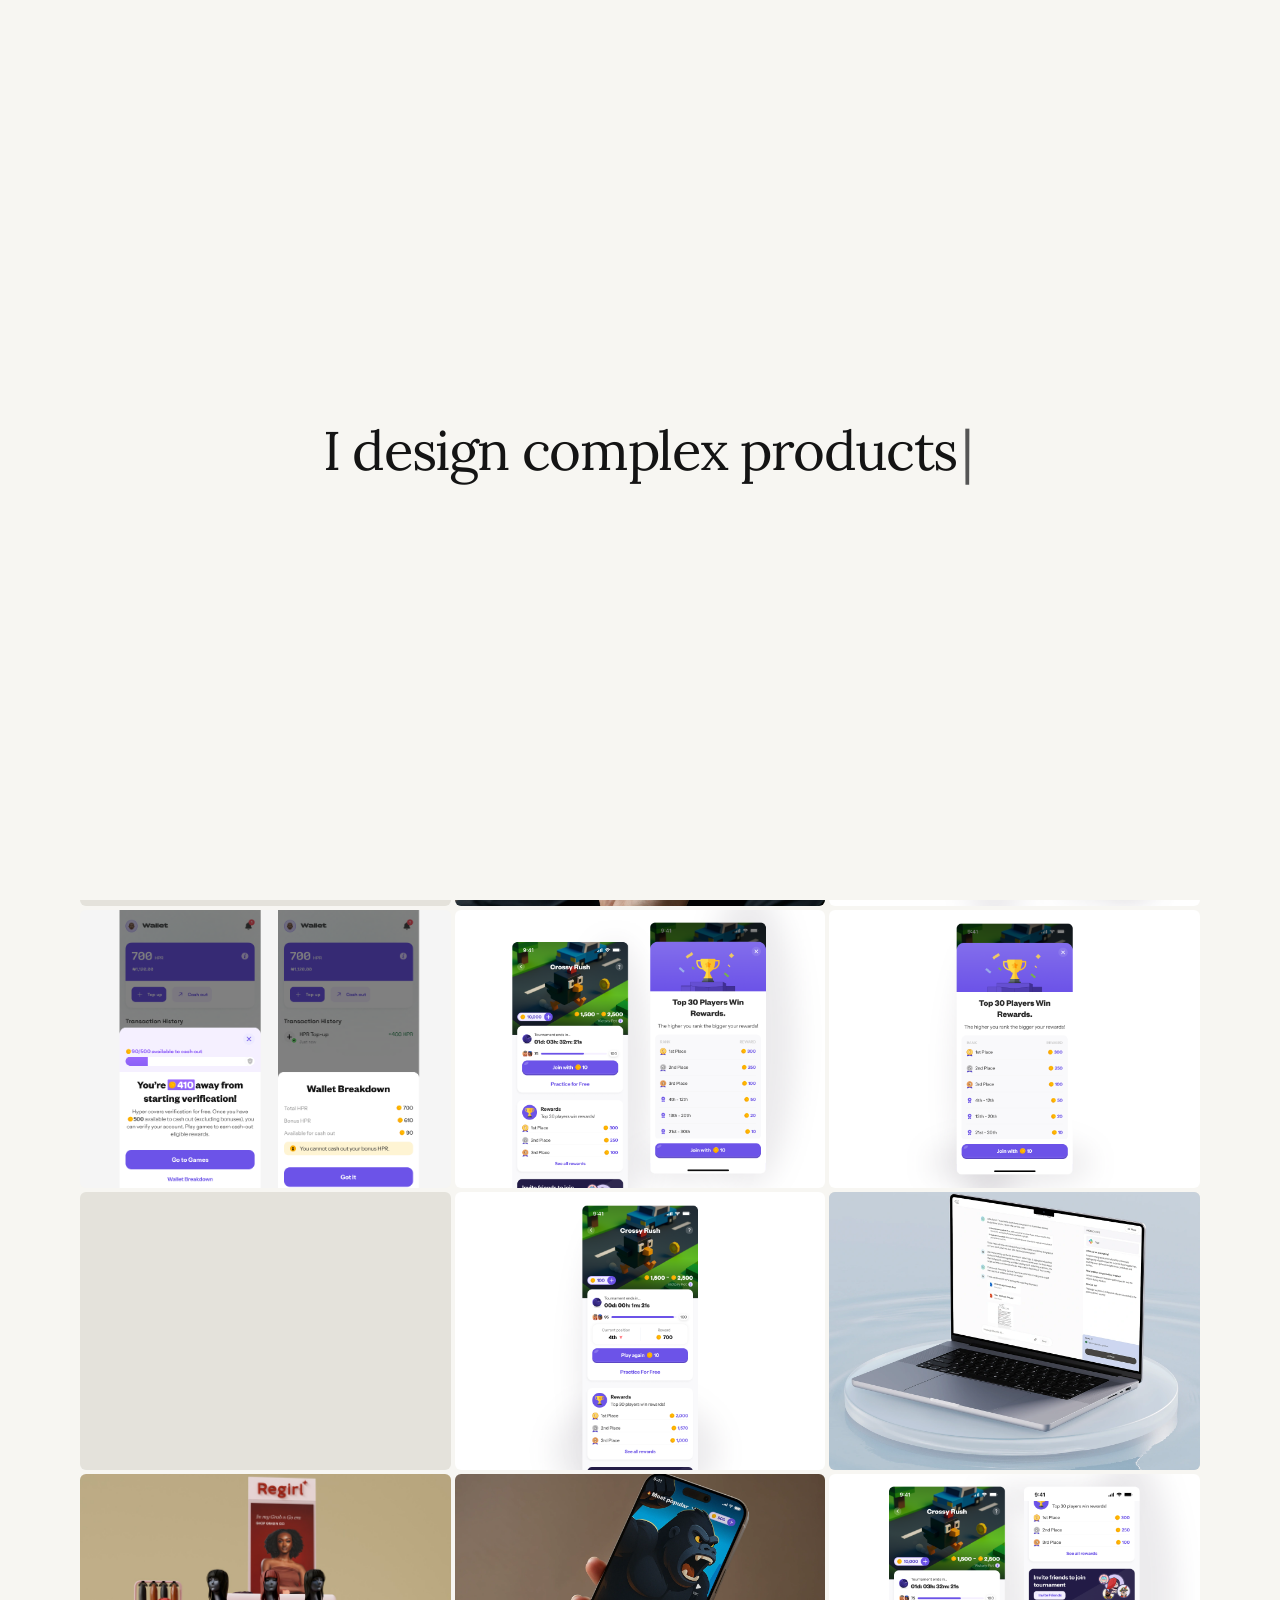
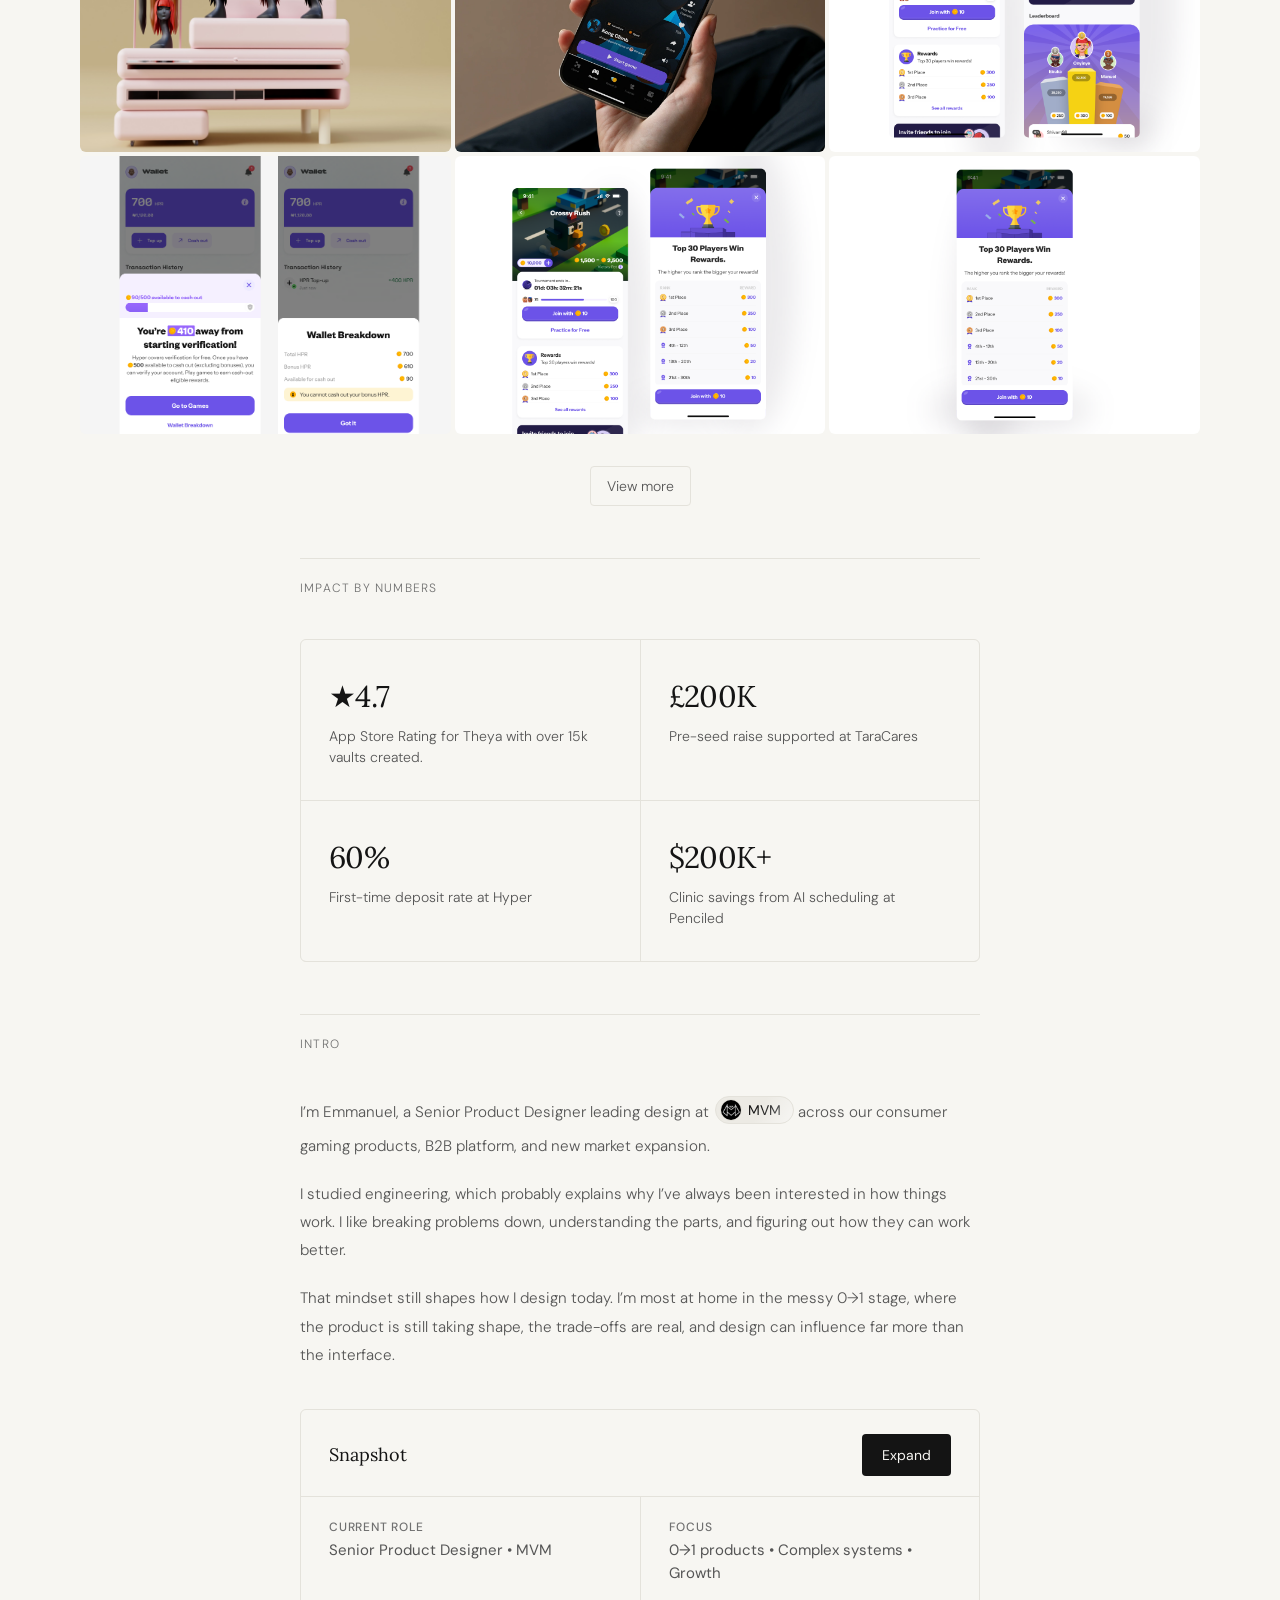
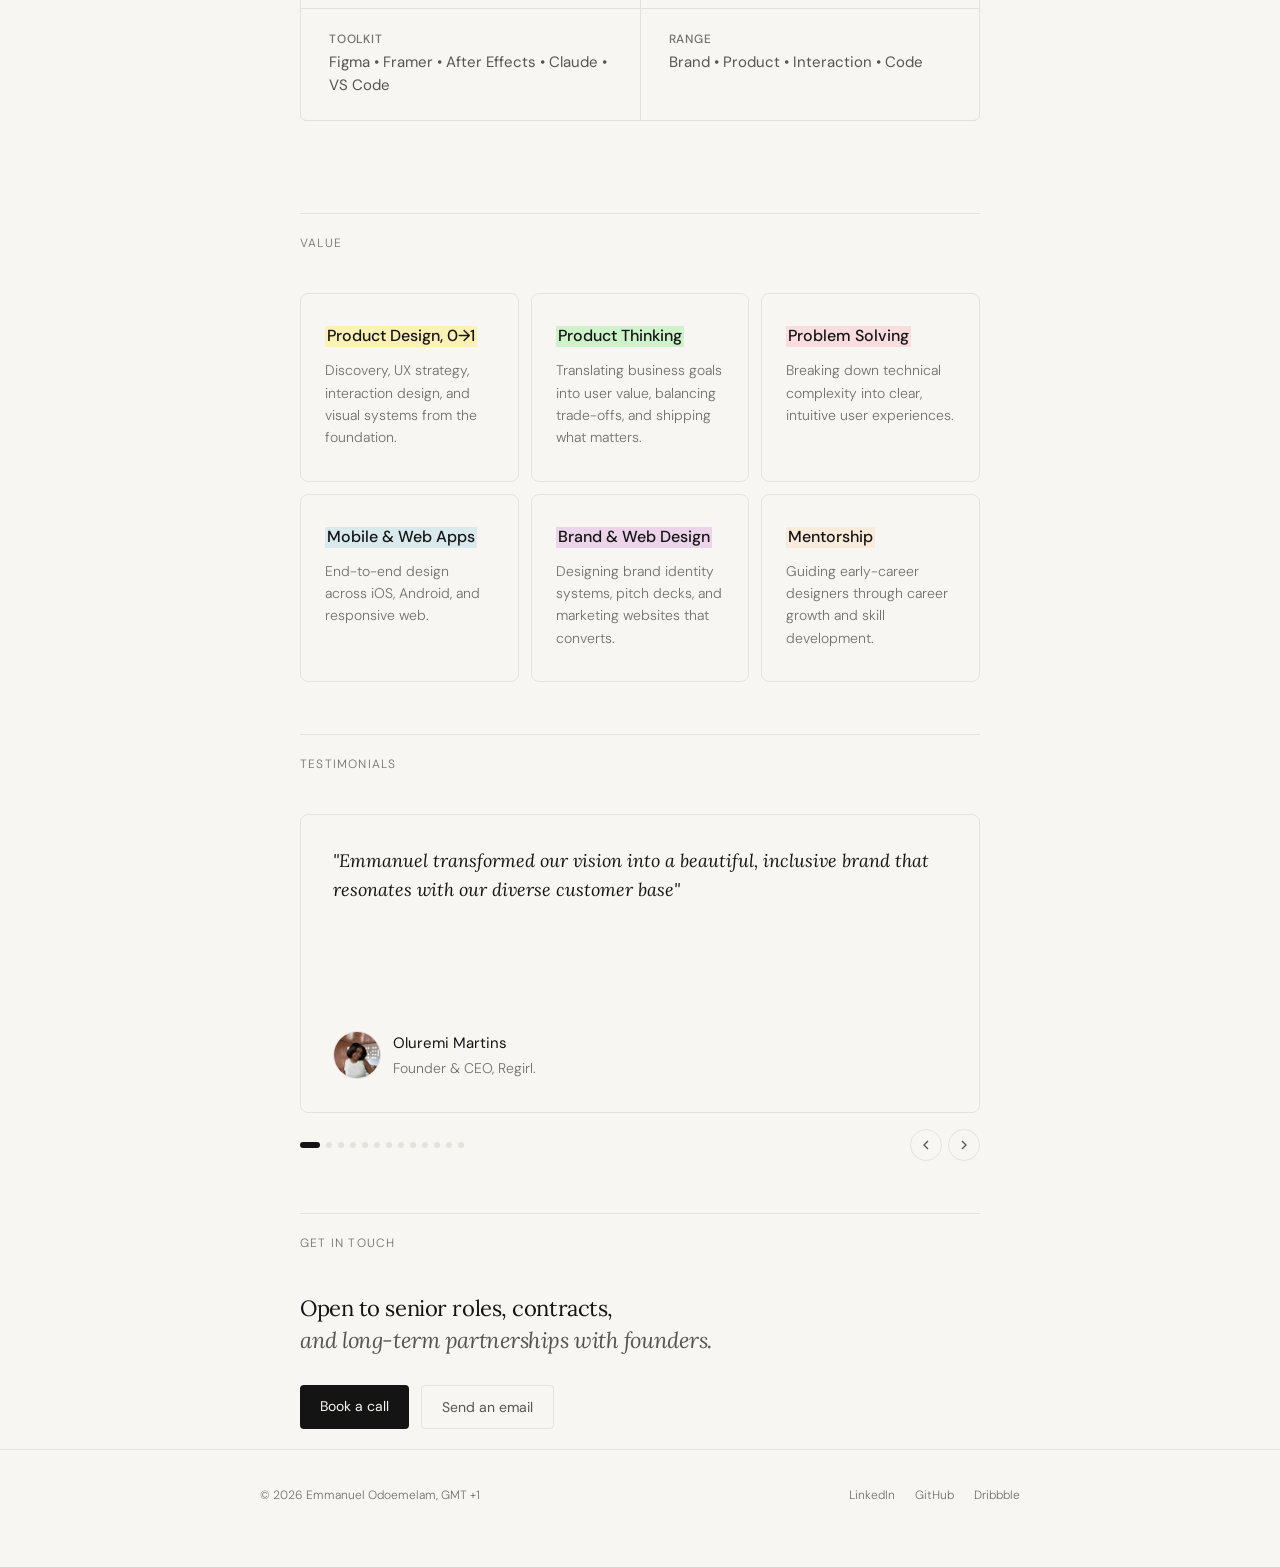
==== commit 80990d0a: "feat: update hero section with typewriter effect, simplify visual grid, and add introduction overlay" ====
--- a/index.html
+++ b/index.html
@@ -16,6 +16,7 @@
 </head>
 
 <body>
+  <div id="intro-overlay" class="intro-overlay"></div>
   <nav>
     <a href="/" class="nav-brand">
       <img src="Assets/General/avi.jpg" alt="Emmanuel Odoemelam" class="nav-profile-img" />
@@ -57,8 +58,8 @@
   </div>
   <div class="drawer-overlay"></div>
 
-  <div class="hero fade">
-    <div class="hero-status">
+  <div class="hero">
+    <div class="hero-status fade">
       <span class="status-dot"></span>
       Open to new opportunities
       <span class="status-divider"></span>
@@ -66,29 +67,14 @@
         href="https://github.com/ManuelSnr" target="_blank" class="status-email">GitHub</a> -->
     </div>
     <h1 class="hero-heading">
-      Senior Product Designer, <em>turning ideas into products people trust.</em>
+      <span class="hero-heading-first" id="typewriter-text"></span><span class="intro-cursor">|</span> <br> <em
+        id="hero-heading-second" class="hero-heading-second">that feel remarkably simple.</em>
     </h1>
-    <p class="hero-body">
-      6 years of experience building 0→1 products that drive real revenue across ProcureTech, gaming, AI, healthcare,
-      and fintech. Currently leading and growing the design team at
-      <span class="company-pill" data-company="mvm">
-        <img src="Assets/Logos/hyper.png" alt="MVM Logo" class="company-pill-logo" />
-        <span class="company-pill-name">MVM</span>
-        <span class="company-pill-detail">
-          <span class="pill-detail-body">MVM is a skill-gaming provider powering RNG-free, real-money competition for
-            casinos
-            & sportsbooks. I lead design across the company's full product stack, from the B2B platform to
-            consumer-facing apps, Hyper & Sigma Games, and trade show presence.</span>
-          <span class="pill-social-links">
-            <a href="https://mvm.gg/" target="_blank" class="pill-social-link"><img src="Assets/General/internet.svg"
-                alt="Website" class="pill-social-icon" /></a>
-            <a href="https://www.linkedin.com/company/metaverse-magna/" target="_blank" class="pill-social-link"><img
-                src="Assets/General/linkedin.svg" alt="LinkedIn" class="pill-social-icon" /></a>
-          </span>
-        </span>
-      </span>, owning our B2B platform and consumer products.
+    <p class="hero-body fade">
+      Designer working across product, interaction, brand, and code, taking ideas from early direction to launch across
+      AI, gaming, healthcare, fintech, and B2B software.
     </p>
-    <div class="hero-links">
+    <div class="hero-links fade">
       <a class="btn btn-dark" href="https://calendly.com/manuelsnr-design/coffee-chat" target="_blank">Book a
         call</a>
       <a class="btn btn-outline" href="mailto:odoemelamuemmanuel@gmail.com">Download CV</a>
@@ -114,119 +100,86 @@
     <div class="tab-panel active" id="panel-visual">
       <div class="section fade">
         <div class="visual-grid">
-          <!-- Visual Design Card 1 — Regirl Website (Video) -->
+          <!-- Card 1 (Video) -->
           <div class="visual-item">
             <video class="visual-media" autoplay loop muted playsinline>
               <source src="Assets/Visuals/Featured/Regirl website.mp4" type="video/mp4" />
             </video>
-            <div class="visual-overlay">
-              <span class="visual-label">Regirl</span>
-              <span class="visual-type">Web · E-commerce</span>
-            </div>
-            <div class="play-badge">
-              <svg viewBox="0 0 10 12" fill="#141414">
-                <polygon points="0,0 10,6 0,12" />
-              </svg>
-            </div>
-          </div>
-
-          <!-- Visual Design Card 2 — Hyper -->
+          </div>
+          <!-- Card 2 -->
           <div class="visual-item">
             <img class="visual-media" src="Assets/Visuals/Featured/Hyper.webp" alt="Hyper — Gaming Platform"
               loading="lazy" />
-            <div class="visual-overlay">
-              <span class="visual-label">Hyper</span>
-              <span class="visual-type">UI · Gaming</span>
-            </div>
-          </div>
-
-          <!-- Visual Design Card 3 — Tournament Details -->
+          </div>
+          <!-- Card 3 -->
           <div class="visual-item">
             <img class="visual-media" src="Assets/Visuals/Featured/Tournment details.png"
               alt="Tournament Details Screen" loading="lazy" />
-            <div class="visual-overlay">
-              <span class="visual-label">Tournament Details</span>
-              <span class="visual-type">UI · Mobile</span>
-            </div>
-          </div>
-
-          <!-- Visual Design Card 4 — KYC Gate -->
+          </div>
+          <!-- Card 4 -->
           <div class="visual-item">
             <img class="visual-media" src="Assets/Visuals/Featured/KYC gate.png" alt="KYC Gate Flow" loading="lazy" />
-            <div class="visual-overlay">
-              <span class="visual-label">KYC Gate</span>
-              <span class="visual-type">UI · Mobile</span>
-            </div>
-          </div>
-
-          <!-- Visual Design Card 5 — Reward System -->
+          </div>
+          <!-- Card 5 -->
           <div class="visual-item">
             <img class="visual-media" src="Assets/Visuals/Featured/Reward system upfront.png" alt="Reward System"
               loading="lazy" />
-            <div class="visual-overlay">
-              <span class="visual-label">Reward System</span>
-              <span class="visual-type">UI · Mobile</span>
-            </div>
-          </div>
-
-          <!-- Visual Design Card 6 — Reward Breakdown -->
+          </div>
+          <!-- Card 6 -->
           <div class="visual-item">
             <img class="visual-media" src="Assets/Visuals/Featured/Reward breakdown modal.png"
               alt="Reward Breakdown Modal" loading="lazy" />
-            <div class="visual-overlay">
-              <span class="visual-label">Reward Breakdown</span>
-              <span class="visual-type">UI · Mobile</span>
-            </div>
-          </div>
-
-          <!-- Visual Design Card 7 — Portfolio Reel (Video) -->
+          </div>
+          <!-- Card 7 (Video) -->
           <div class="visual-item">
             <video class="visual-media" autoplay loop muted playsinline>
               <source src="Assets/Visuals/Featured/reel_portfolio.mp4" type="video/mp4" />
             </video>
-            <div class="visual-overlay">
-              <span class="visual-label">Portfolio Reel</span>
-              <span class="visual-type">Motion · Showreel</span>
-            </div>
-            <div class="play-badge">
-              <svg viewBox="0 0 10 12" fill="#141414">
-                <polygon points="0,0 10,6 0,12" />
-              </svg>
-            </div>
-          </div>
-
-          <!-- Visual Design Card 8 — Play Again Reward -->
+          </div>
+          <!-- Card 8 -->
           <div class="visual-item">
             <img class="visual-media" src="Assets/Visuals/Featured/Play again showing the reward for that position.png"
               alt="Play Again Reward Screen" loading="lazy" />
-            <div class="visual-overlay">
-              <span class="visual-label">Play Again Rewards</span>
-              <span class="visual-type">UI · Mobile</span>
-            </div>
-          </div>
-
-          <!-- Visual Design Card 9 — Chordio -->
+          </div>
+          <!-- Card 9 -->
           <div class="visual-item">
             <img class="visual-media" src="Assets/Visuals/Chordio.webp" alt="Chordio" loading="lazy" />
-            <div class="visual-overlay">
-              <span class="visual-label">Chordio</span>
-              <span class="visual-type">Brand · Identity</span>
-            </div>
-          </div>
-
-          <!-- Visual Design Card 10 — Lifestyle Shot -->
+          </div>
+          <!-- Card 10 -->
           <div class="visual-item">
             <img class="visual-media" src="Assets/Visuals/Featured/PHOTO-2026-02-21-12-21-53 3.jpg" alt="Design Process"
               loading="lazy" />
-            <div class="visual-overlay">
-              <span class="visual-label">Behind the Scenes</span>
-              <span class="visual-type">Photography</span>
-            </div>
-          </div>
-        </div>
-        <a href="lab.html" class="see-all-link" style="margin-top: 2rem; display: inline-block">
-          View more
-        </a>
+          </div>
+          <!-- Card 11 (Duplicated) -->
+          <div class="visual-item">
+            <img class="visual-media" src="Assets/Visuals/Featured/Hyper.webp" alt="Hyper — Gaming Platform"
+              loading="lazy" />
+          </div>
+          <!-- Card 12 (Duplicated) -->
+          <div class="visual-item">
+            <img class="visual-media" src="Assets/Visuals/Featured/Tournment details.png"
+              alt="Tournament Details Screen" loading="lazy" />
+          </div>
+          <!-- Card 13 (Duplicated) -->
+          <div class="visual-item">
+            <img class="visual-media" src="Assets/Visuals/Featured/KYC gate.png" alt="KYC Gate Flow" loading="lazy" />
+          </div>
+          <!-- Card 14 (Duplicated) -->
+          <div class="visual-item">
+            <img class="visual-media" src="Assets/Visuals/Featured/Reward system upfront.png" alt="Reward System"
+              loading="lazy" />
+          </div>
+          <!-- Card 15 (Duplicated) -->
+          <div class="visual-item">
+            <img class="visual-media" src="Assets/Visuals/Featured/Reward breakdown modal.png"
+              alt="Reward Breakdown Modal" loading="lazy" />
+          </div>
+        </div>
+        <div style="text-align: center; margin-top: 2rem;">
+          <a href="lab.html" class="see-all-link">
+            View more
+          </a>
+        </div>
       </div>
     </div>
 
@@ -485,19 +438,32 @@
 
     <div class="about-text">
       <p>
-        I’m Emmanuel, a Senior Product Designer based in Nigeria.
+        I’m Emmanuel, a Senior Product Designer leading design at
+        <span class="company-pill" data-company="mvm">
+          <img src="Assets/Logos/hyper.png" alt="MVM Logo" class="company-pill-logo" />
+          <span class="company-pill-name">MVM</span>
+          <span class="company-pill-detail">
+            <span class="pill-detail-body">MVM is a skill-gaming provider powering RNG-free, real-money competition for
+              casinos & sportsbooks. I lead design across our B2B platform and consumer products like Hyper and Sigma
+              Games,
+              while also directing game art and the brand experiences behind launches and partnerships.</span>
+            <span class="pill-social-links">
+              <a href="https://mvm.gg/" target="_blank" class="pill-social-link"><img src="Assets/General/internet.svg"
+                  alt="Website" class="pill-social-icon" /></a>
+              <a href="https://www.linkedin.com/company/metaverse-magna/" target="_blank" class="pill-social-link"><img
+                  src="Assets/General/linkedin.svg" alt="LinkedIn" class="pill-social-icon" /></a>
+            </span>
+          </span>
+        </span> across our consumer gaming products, B2B platform, and new market expansion.
+      </p>
+
+      <p>
+        I studied engineering, which probably explains why I’ve always been interested in how things work. I like
+        breaking problems down, understanding the parts, and figuring out how they can work better.
       </p>
       <p>
-        I studied engineering, which probably explains why I’ve always been interested in how things work. I liked
-        breaking problems down, understanding the parts, and figuring out how they could work better.
-      </p>
-      <p>
-        That mindset still shapes how I approach design. I’m drawn to the whole product lifecycle, especially the messy
-        0 to 1 stage, when the problem is still taking shape, the trade-offs are real, and design can influence far more
-        than the interface.
-      </p>
-      <p>
-        I enjoy turning that uncertainty into products that feel simple, useful, and trustworthy.
+        That mindset still shapes how I design today. I’m most at home in the messy 0→1 stage, where the product is
+        still taking shape, the trade-offs are real, and design can influence far more than the interface.
       </p>
     </div>
 
@@ -514,20 +480,19 @@
         <div class="snapshot-item">
           <div class="snapshot-label">FOCUS</div>
           <div class="snapshot-value">
-            End-to-end designer: 0→1 MVP and growth phases
+            0→1 products • Complex systems • Growth
           </div>
         </div>
         <div class="snapshot-item">
-          <div class="snapshot-label">TOOLS</div>
+          <div class="snapshot-label">TOOLKIT</div>
           <div class="snapshot-value">
-            Figma, Framer, Adobe After effects, Claude, VS Code
+            Figma • Framer • After Effects • Claude • VS Code
           </div>
         </div>
         <div class="snapshot-item">
-          <div class="snapshot-label">HATS</div>
+          <div class="snapshot-label">RANGE</div>
           <div class="snapshot-value">
-            Product designer, Framer developer, Project manager, Design
-            engineer
+            Brand • Product • Interaction • Code
           </div>
         </div>
       </div>
--- a/style.css
+++ b/style.css
@@ -406,6 +406,8 @@
   letter-spacing: -0.02em;
   color: var(--ink);
   max-width: 580px;
+  position: relative;
+  z-index: 10000;
 }
 
 .hero-heading em {
@@ -2170,6 +2172,14 @@
   margin: 0 auto;
 }
 
+#panel-visual {
+  max-width: 1200px;
+}
+
+#panel-visual .section {
+  max-width: 100%;
+}
+
 .tab-panel.active {
   display: block;
 }
@@ -2187,9 +2197,9 @@
 
 /* ── VISUAL DESIGN GRID (Lab page) ── */
 .visual-grid {
-  display: flex;
-  flex-direction: column;
-  gap: 16px;
+  display: grid;
+  grid-template-columns: repeat(3, 1fr);
+  gap: 4px;
 }
 
 .visual-item {
@@ -2199,16 +2209,11 @@
   position: relative;
   cursor: pointer;
   width: 100%;
-  height: 460px;
-}
-
-.visual-item:hover .visual-overlay {
-  opacity: 1;
-}
-
-.visual-item:hover .visual-media {
-  transform: scale(1.02);
-}
+  aspect-ratio: 4 / 3;
+  height: auto;
+}
+
+
 
 .visual-media {
   display: block;
@@ -2260,51 +2265,7 @@
   aspect-ratio: 1;
 }
 
-.visual-overlay {
-  position: absolute;
-  inset: 0;
-  background: rgba(20, 20, 20, 0.45);
-  display: flex;
-  flex-direction: column;
-  justify-content: flex-end;
-  padding: 16px;
-  opacity: 0;
-  transition: opacity 0.2s ease;
-  border-radius: 6px;
-}
-
-.visual-label {
-  font-size: 12px;
-  color: rgba(255, 255, 255, 0.9);
-  letter-spacing: 0.02em;
-}
-
-.visual-type {
-  font-size: 12px;
-  color: rgba(255, 255, 255, 0.5);
-  letter-spacing: 0.08em;
-  text-transform: uppercase;
-  margin-top: 2px;
-}
-
-.play-badge {
-  position: absolute;
-  top: 12px;
-  right: 12px;
-  width: 28px;
-  height: 28px;
-  background: rgba(255, 255, 255, 0.9);
-  border-radius: 50%;
-  display: flex;
-  align-items: center;
-  justify-content: center;
-}
-
-.play-badge svg {
-  width: 10px;
-  height: 10px;
-  margin-left: 2px;
-}
+
 
 /* ── PRODUCTS GRID (Lab page) ── */
 .products-grid {
@@ -3108,7 +3069,8 @@
   }
 
   .visual-grid {
-    gap: 12px;
+    grid-template-columns: 1fr;
+    gap: 4px;
   }
 
   .products-grid {
@@ -4818,7 +4780,8 @@
   top: 0;
   left: 0;
   width: 100vw;
-  height: 100vh; /* fallback */
+  height: 100vh;
+  /* fallback */
   height: 100dvh;
   background: rgba(0, 0, 0, 0.4);
   backdrop-filter: blur(8px);
@@ -4850,7 +4813,8 @@
   flex-direction: column;
   transform: translateY(20px) scale(0.98);
   transition: transform 0.4s cubic-bezier(0.16, 1, 0.3, 1);
-  max-height: 90vh; /* fallback */
+  max-height: 90vh;
+  /* fallback */
   max-height: 90dvh;
 }
 
@@ -5057,4 +5021,46 @@
     width: 100%;
     justify-content: center;
   }
+}
+
+/* ── INTRO OVERLAY ── */
+.intro-overlay {
+  position: fixed;
+  inset: 0;
+  z-index: 9999;
+  background-color: var(--bg);
+  transition: opacity 0.8s cubic-bezier(0.4, 0, 0.2, 1);
+}
+
+.intro-overlay.hidden {
+  opacity: 0;
+  pointer-events: none;
+}
+
+.intro-cursor {
+  display: inline-block;
+  margin-left: 4px;
+  animation: blink 1s step-end infinite;
+  color: var(--ink-2);
+}
+
+@keyframes blink {
+
+  0%,
+  100% {
+    opacity: 1;
+  }
+
+  50% {
+    opacity: 0;
+  }
+}
+
+.hero-heading-second {
+  opacity: 0;
+  transition: opacity 1.2s ease;
+}
+
+.hero-heading-second.visible {
+  opacity: 1;
 }
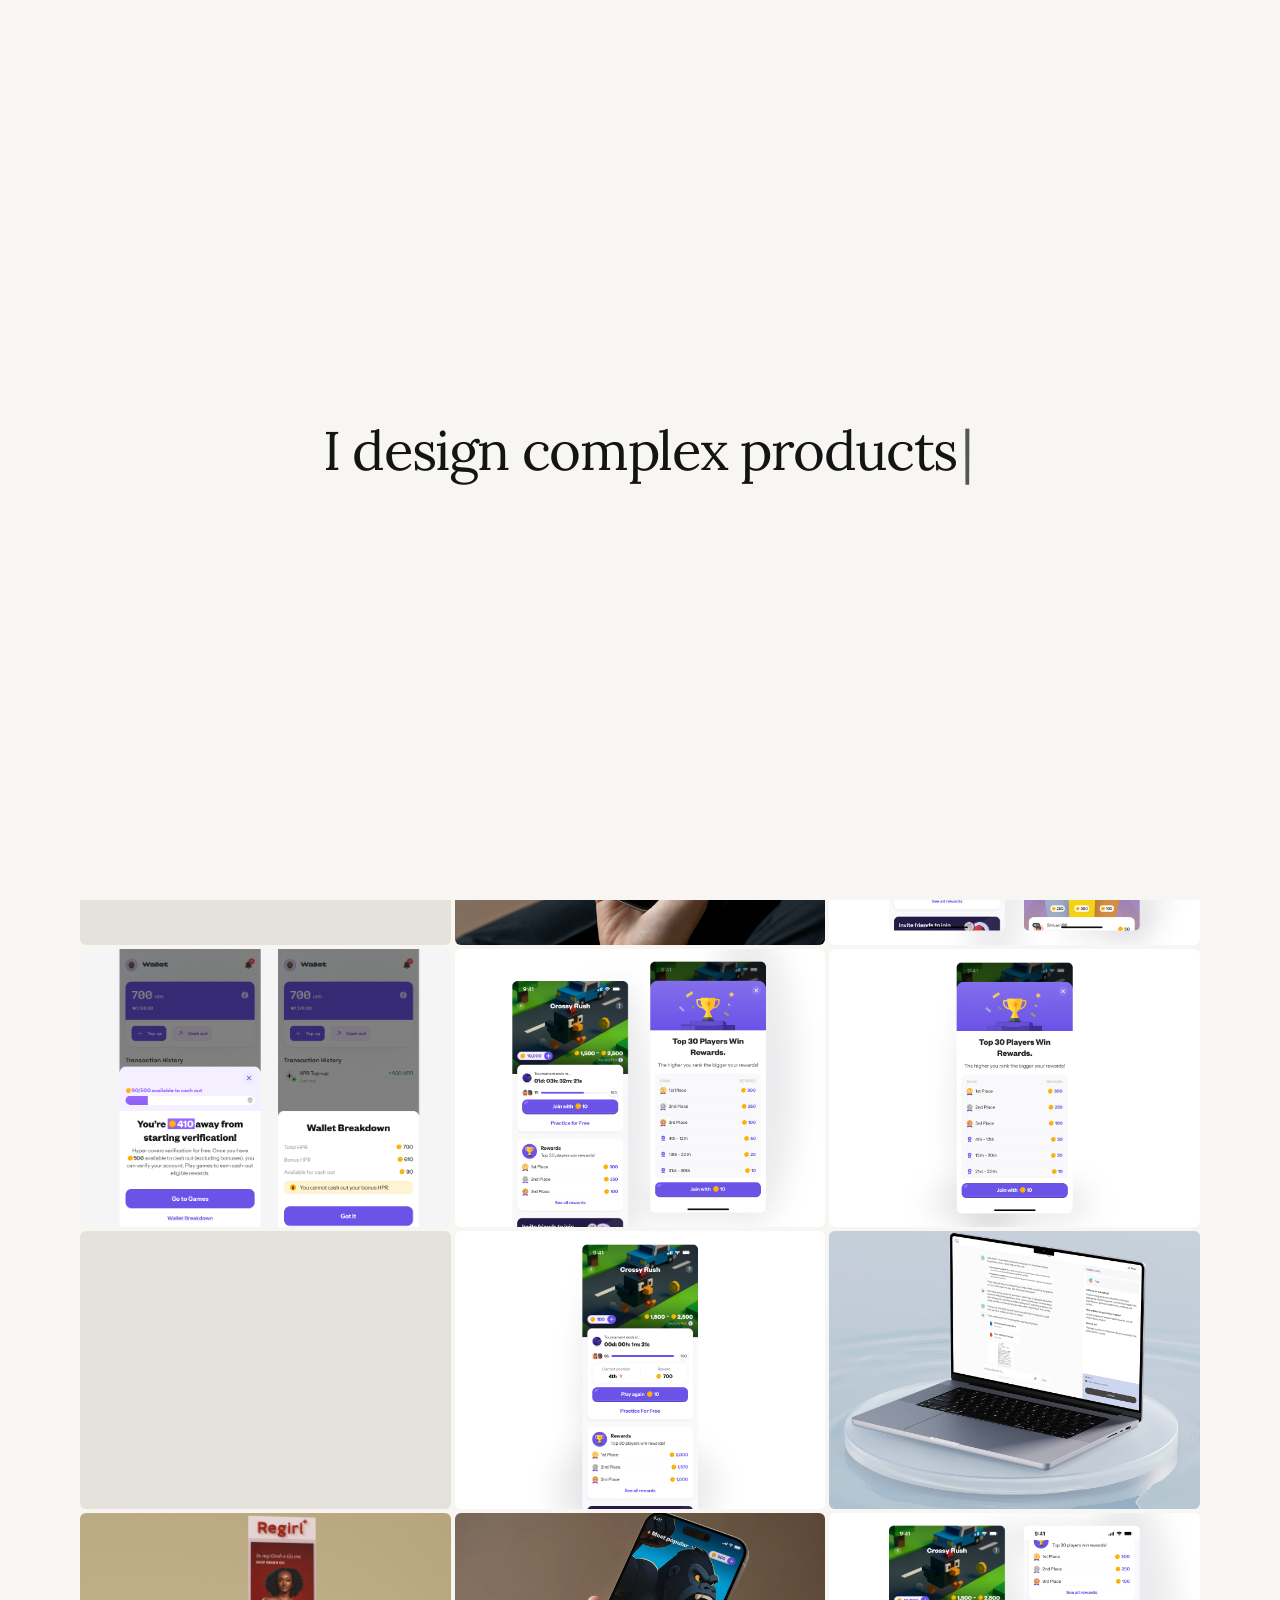
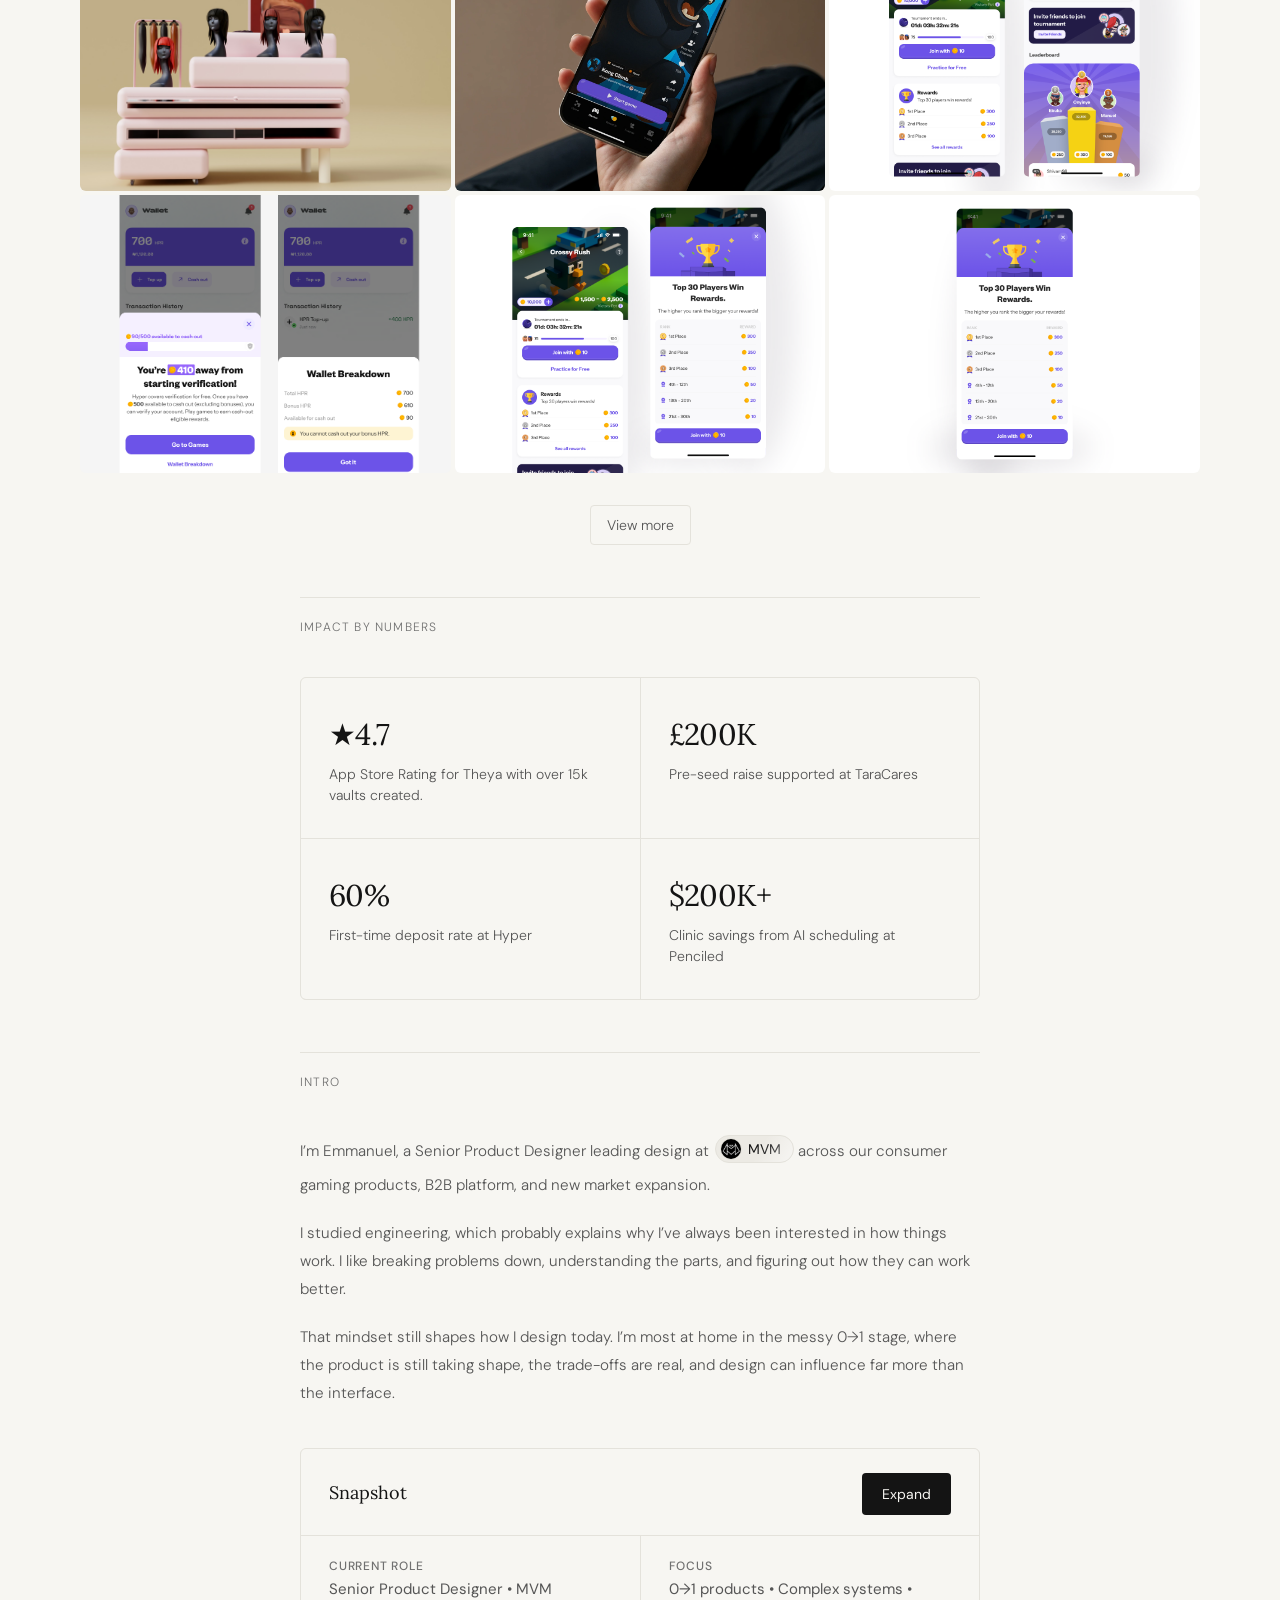
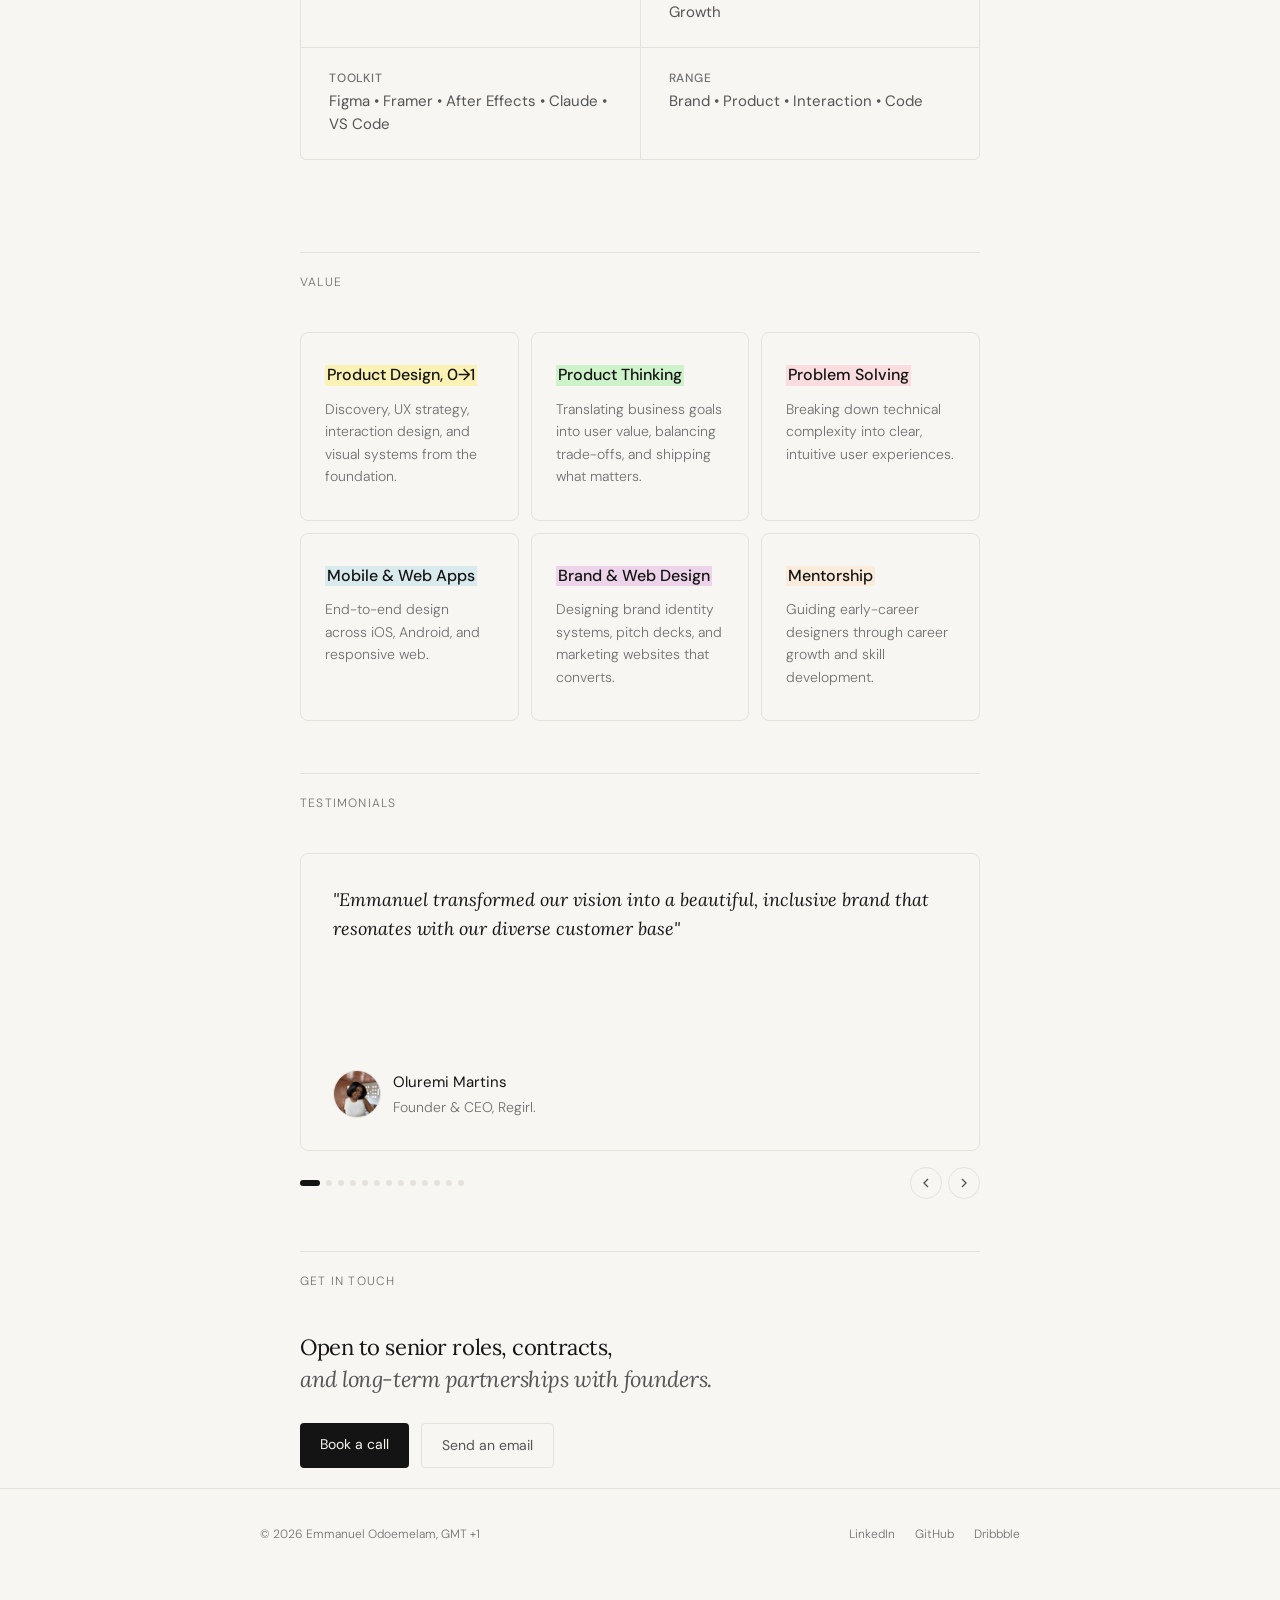
==== commit 07949af2: "feat: add Duepad project showcase with details and links to hero section" ====
--- a/index.html
+++ b/index.html
@@ -72,7 +72,24 @@
     </h1>
     <p class="hero-body fade">
       Designer working across product, interaction, brand, and code, taking ideas from early direction to launch across
-      AI, gaming, healthcare, fintech, and B2B software.
+      AI, gaming, healthcare, fintech, and B2B software. Currently building <span class="company-pill"
+        data-company="duepad">
+        <img src="Assets/Logos/duepad.png" alt="Duepad" class="company-pill-logo" />
+        <span class="company-pill-name">Duepad</span>
+        <span class="company-pill-detail">
+          <span class="pill-detail-body">Solo-built from concept to a live product
+            handling reminders, split calculations, and
+            access-risk tracking for group subscriptions. Never chase your friends every month. Let Duepad be the
+            bad guy by handling the awkward follow-ups before every
+            renewal.</span>
+          <span class="pill-social-links">
+            <a href="https://duepad.com" target="_blank" class="pill-social-link"><img src="Assets/General/internet.svg"
+                alt="Website" class="pill-social-icon" /></a>
+            <a href="https://x.com/duepad" target="_blank" class="pill-social-link"><img
+                src="Assets/General/twitter.svg" alt="X" class="pill-social-icon" /></a>
+          </span>
+        </span>
+      </span>
     </p>
     <div class="hero-links fade">
       <a class="btn btn-dark" href="https://calendly.com/manuelsnr-design/coffee-chat" target="_blank">Book a
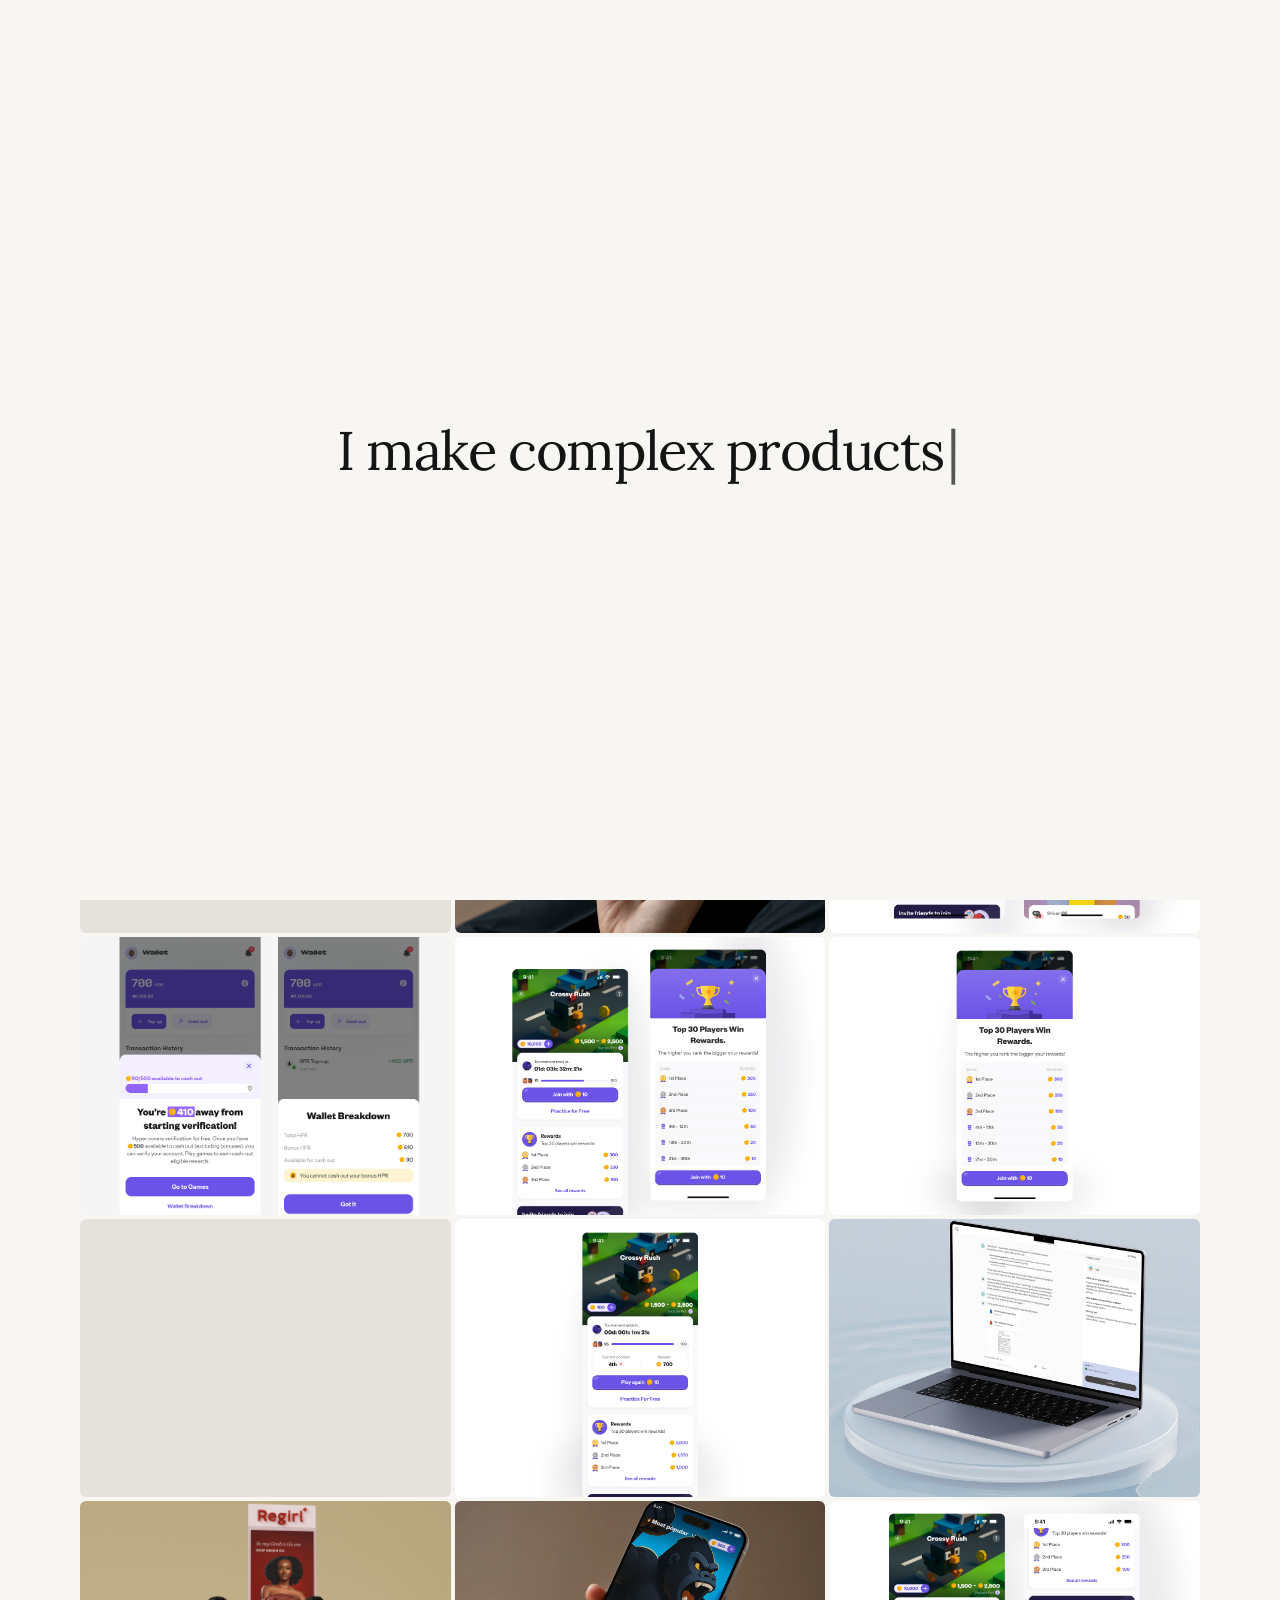
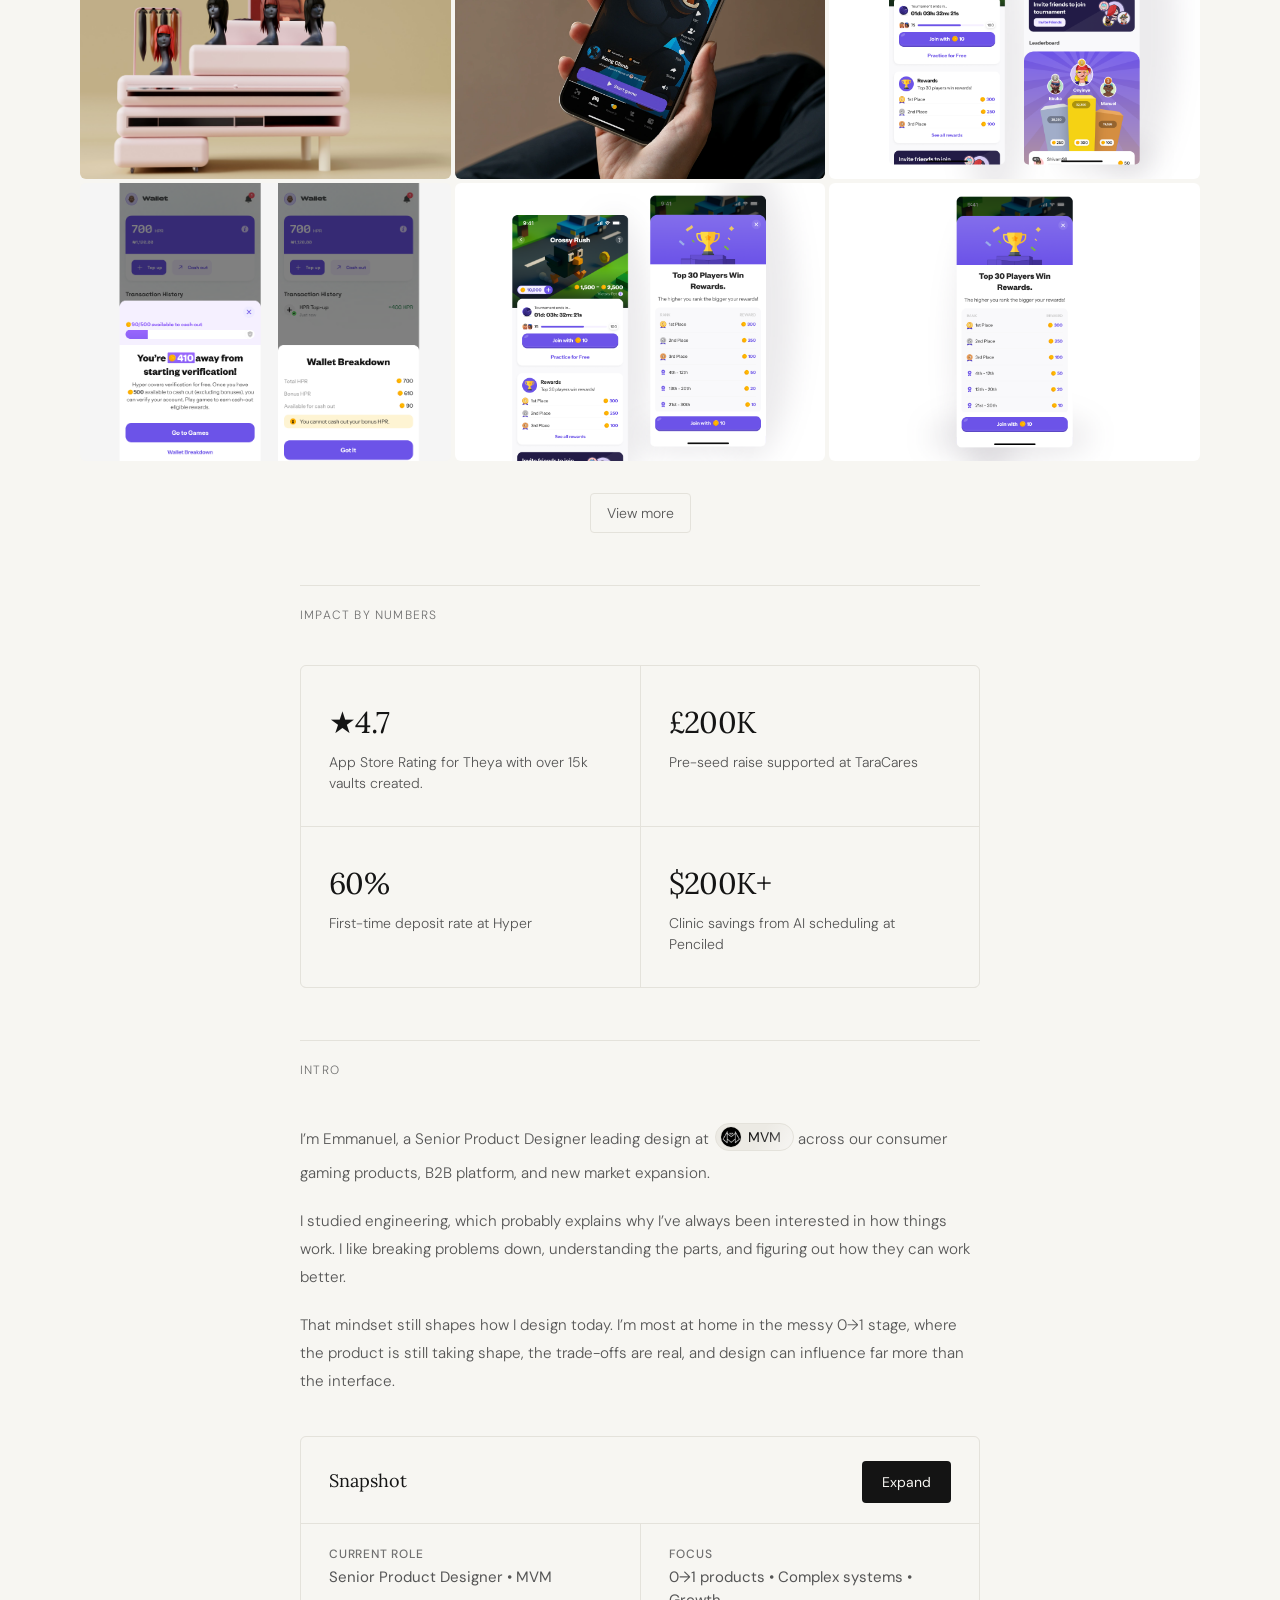
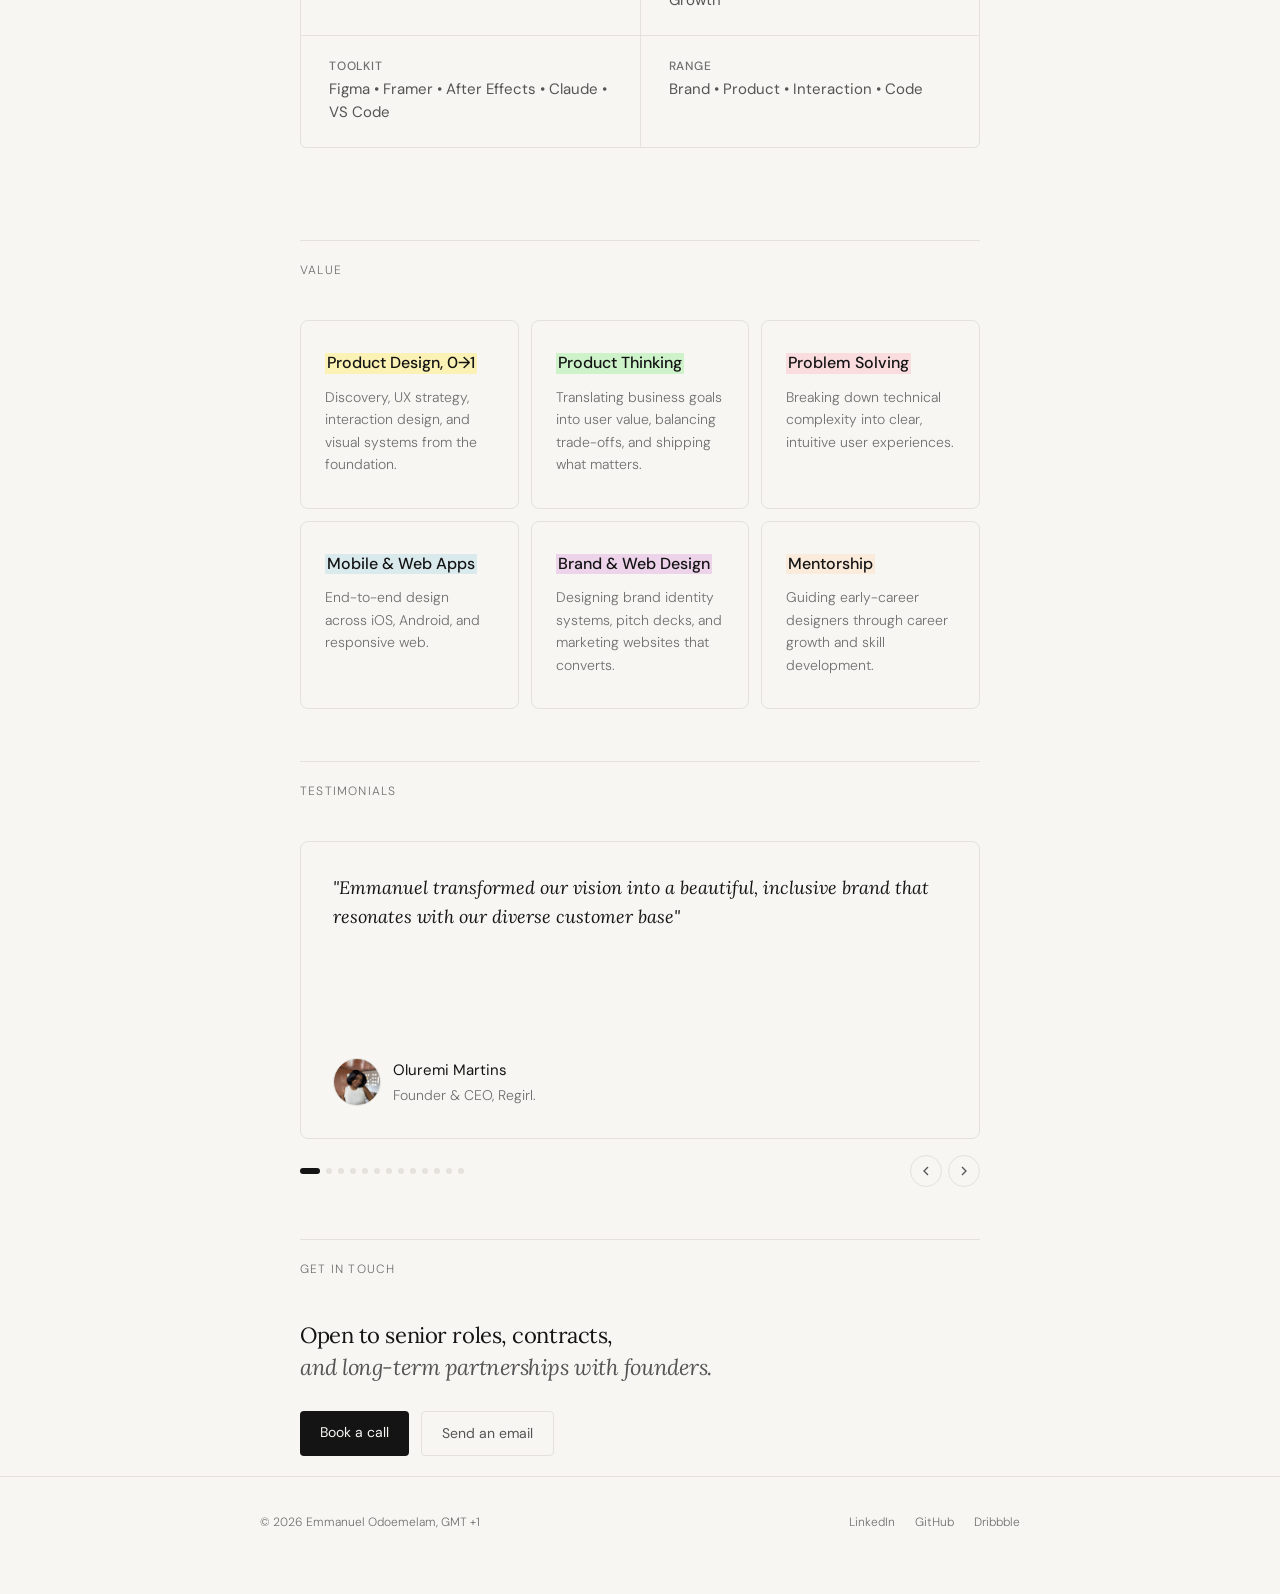
==== commit ca4f0fee: "refactor: update hero section copy, adjust hero text, and reduce top padding for better layout align" ====
--- a/index.html
+++ b/index.html
@@ -68,10 +68,11 @@
     </div>
     <h1 class="hero-heading">
       <span class="hero-heading-first" id="typewriter-text"></span><span class="intro-cursor">|</span> <br> <em
-        id="hero-heading-second" class="hero-heading-second">that feel remarkably simple.</em>
+        id="hero-heading-second" class="hero-heading-second">feel remarkably simple.</em>
     </h1>
     <p class="hero-body fade">
-      Designer working across product, interaction, brand, and code, taking ideas from early direction to launch across
+      Designer working across product, interaction, brand, and code, taking ideas through the messy middle to launch
+      across
       AI, gaming, healthcare, fintech, and B2B software. Currently building <span class="company-pill"
         data-company="duepad">
         <img src="Assets/Logos/duepad.png" alt="Duepad" class="company-pill-logo" />
--- a/style.css
+++ b/style.css
@@ -342,7 +342,7 @@
 
 /* ── HERO SECTION (Homepage) ── */
 .hero {
-  padding: 80px var(--side) 32px;
+  padding: 40px var(--side) 32px;
   max-width: var(--max);
   margin: 0 auto;
   position: relative;
@@ -354,7 +354,7 @@
   gap: 7px;
   font-size: 12px;
   color: var(--ink-3);
-  margin-bottom: 32px;
+  margin-bottom: 20px;
   letter-spacing: 0.02em;
 }
 
@@ -421,6 +421,8 @@
   line-height: 1.8;
   color: var(--ink-2);
   max-width: 620px;
+  position: relative;
+  z-index: 10;
 }
 
 .hero-body a:not(.company-pill) {
@@ -673,6 +675,8 @@
   gap: 12px;
   align-items: center;
   flex-wrap: wrap;
+  position: relative;
+  z-index: 1;
 }
 
 /* ── PAGE HEADER (Work, Lab pages) ── */
@@ -2909,7 +2913,7 @@
   }
 
   .hero {
-    padding: 40px var(--side) 24px;
+    padding: 16px var(--side) 24px;
   }
 
   .page-header {
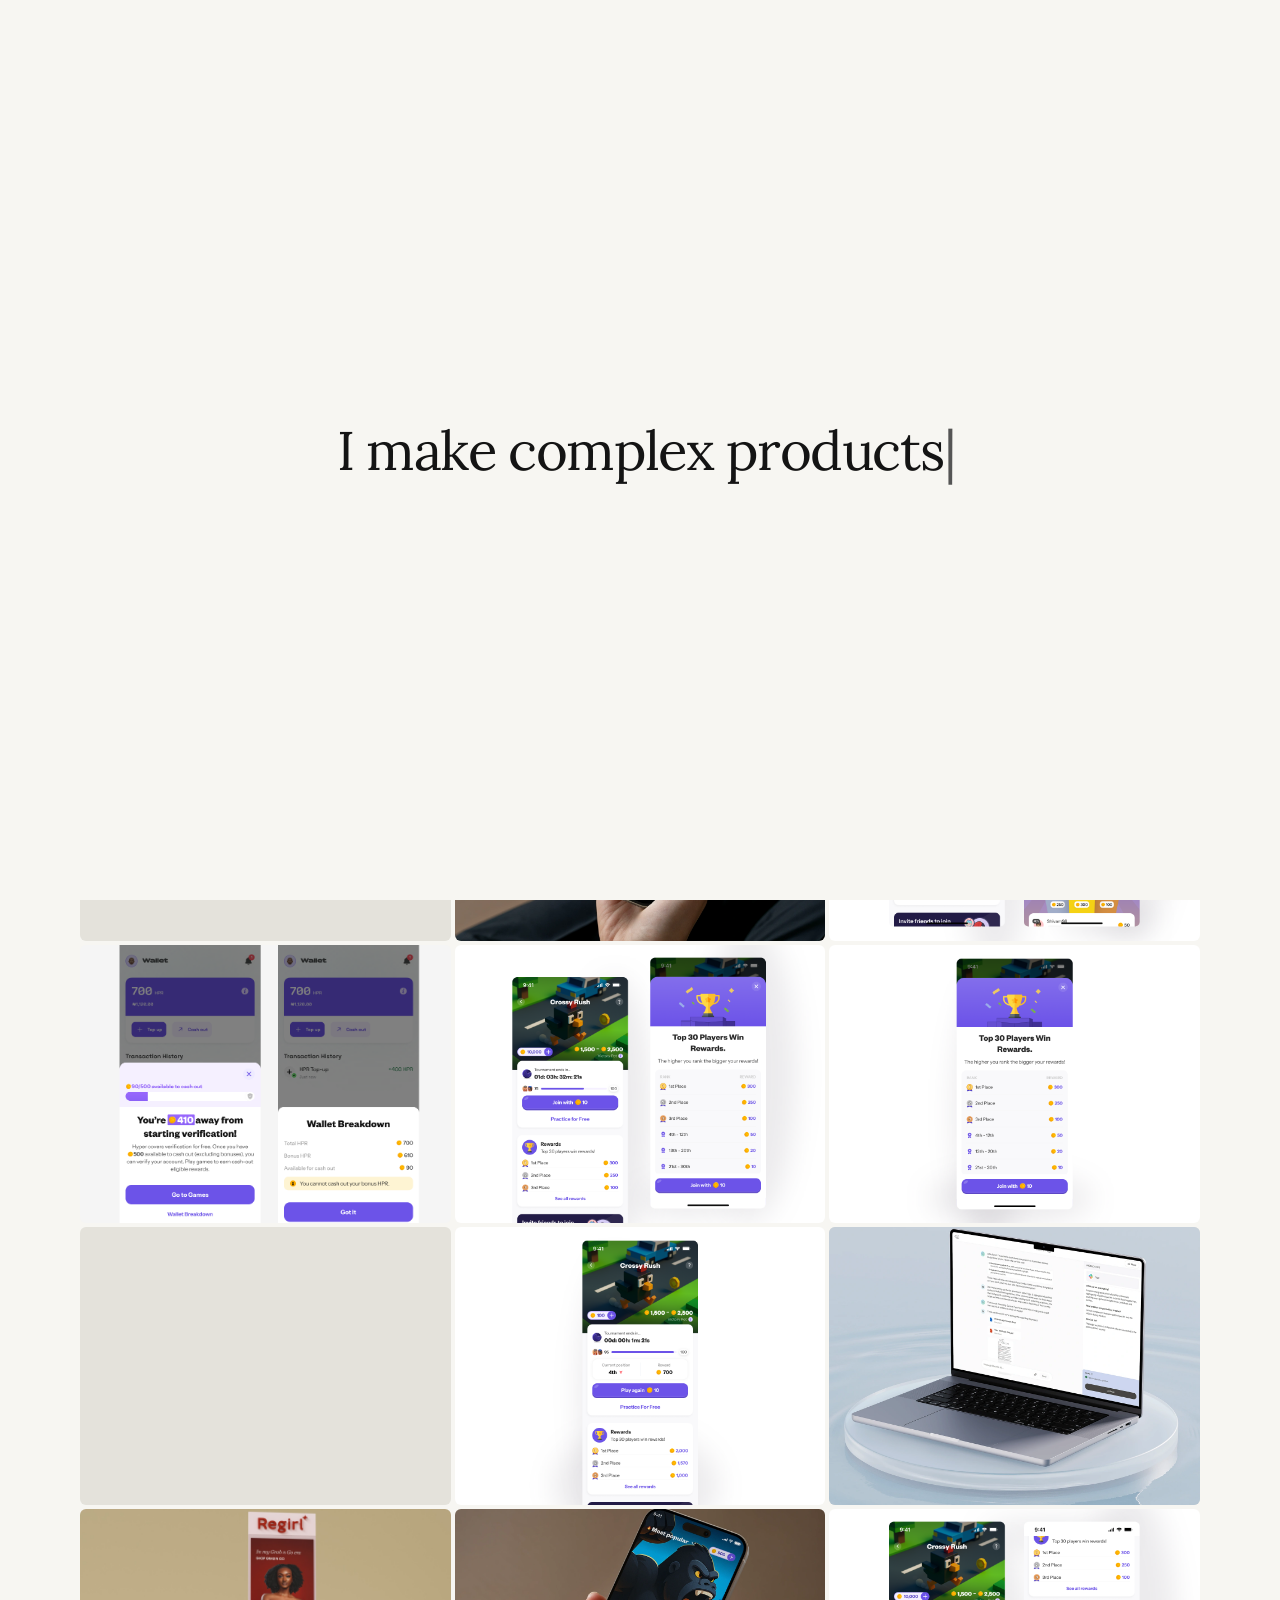
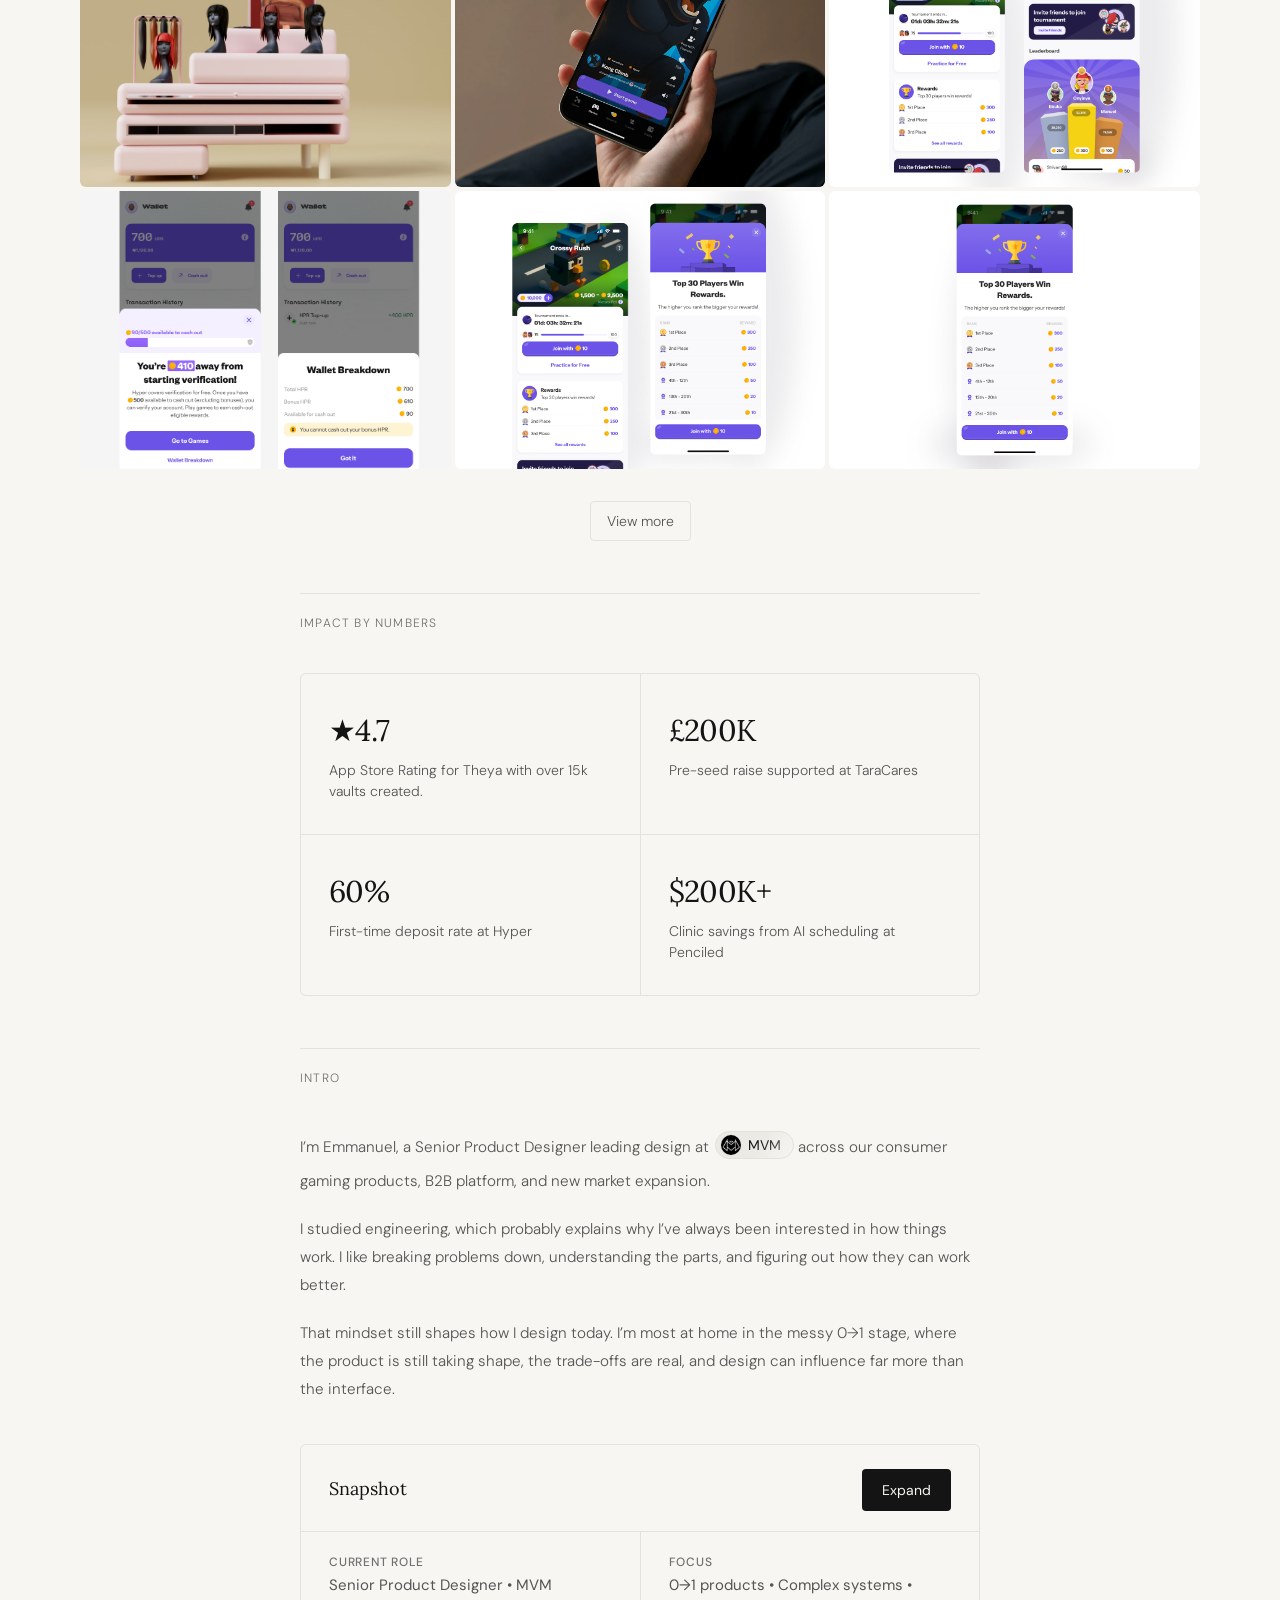
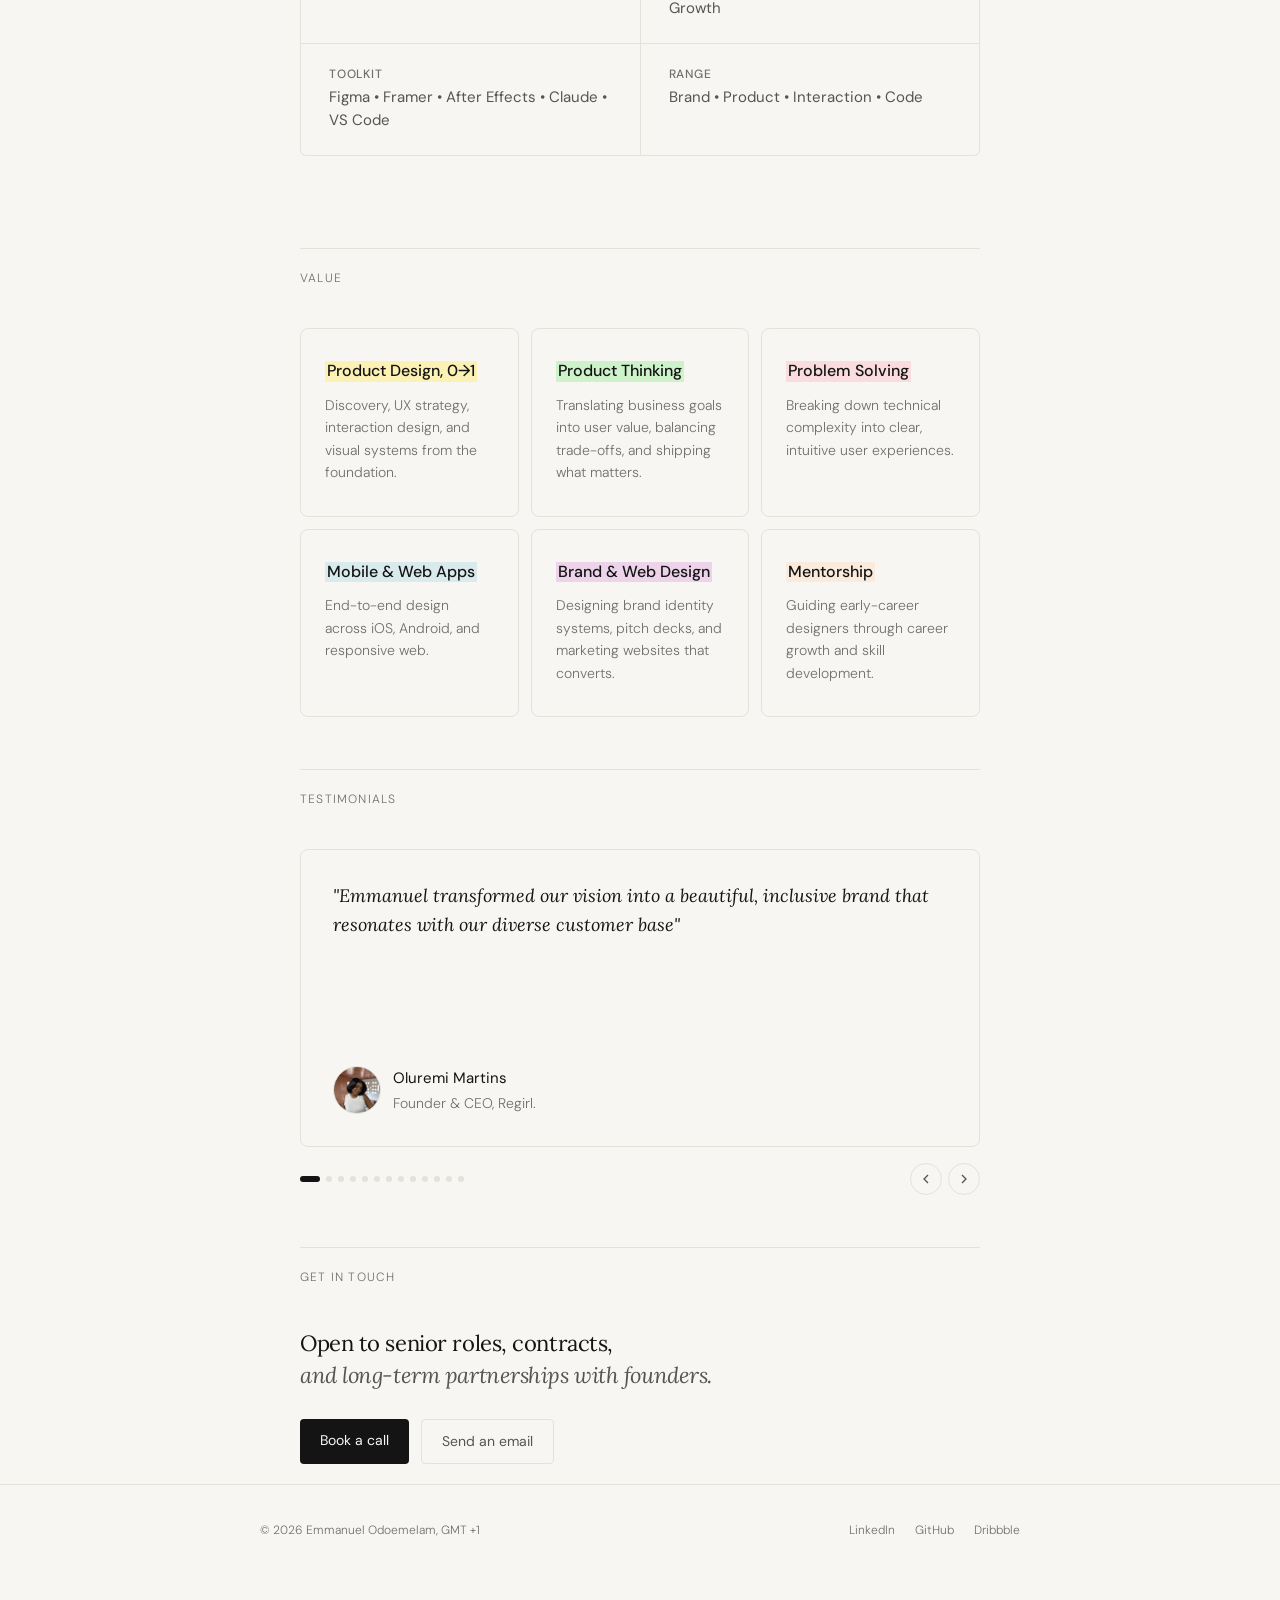
==== commit eb348cf3: "feat: add static typing animation state to cursor for smoother visual feedback" ====
--- a/index.html
+++ b/index.html
@@ -67,7 +67,7 @@
         href="https://github.com/ManuelSnr" target="_blank" class="status-email">GitHub</a> -->
     </div>
     <h1 class="hero-heading">
-      <span class="hero-heading-first" id="typewriter-text"></span><span class="intro-cursor">|</span> <br> <em
+      <span class="hero-heading-first" id="typewriter-text"></span><span class="intro-cursor typing">|</span> <br> <em
         id="hero-heading-second" class="hero-heading-second">feel remarkably simple.</em>
     </h1>
     <p class="hero-body fade">
--- a/style.css
+++ b/style.css
@@ -413,6 +413,8 @@
 .hero-heading em {
   font-style: italic;
   color: var(--ink-2);
+  display: inline-block;
+  margin-top: 8px;
 }
 
 .hero-body {
@@ -2916,6 +2918,10 @@
     padding: 16px var(--side) 24px;
   }
 
+  .section {
+    padding-top: 16px;
+  }
+
   .page-header {
     flex-direction: column;
     align-items: flex-start;
@@ -2926,6 +2932,12 @@
   /* Mobile: Hide "See all works" button in header */
   .section-header .see-all-link {
     display: none;
+  }
+
+  /* Make general see-all links full width on mobile */
+  .see-all-link {
+    width: 100%;
+    justify-content: center;
   }
 
   /* Mobile: Hide divider above work section */
@@ -5043,9 +5055,15 @@
 
 .intro-cursor {
   display: inline-block;
-  margin-left: 4px;
+  margin-left: 1px;
+  font-weight: 300;
   animation: blink 1s step-end infinite;
   color: var(--ink-2);
+}
+
+.intro-cursor.typing {
+  animation: none;
+  opacity: 1;
 }
 
 @keyframes blink {
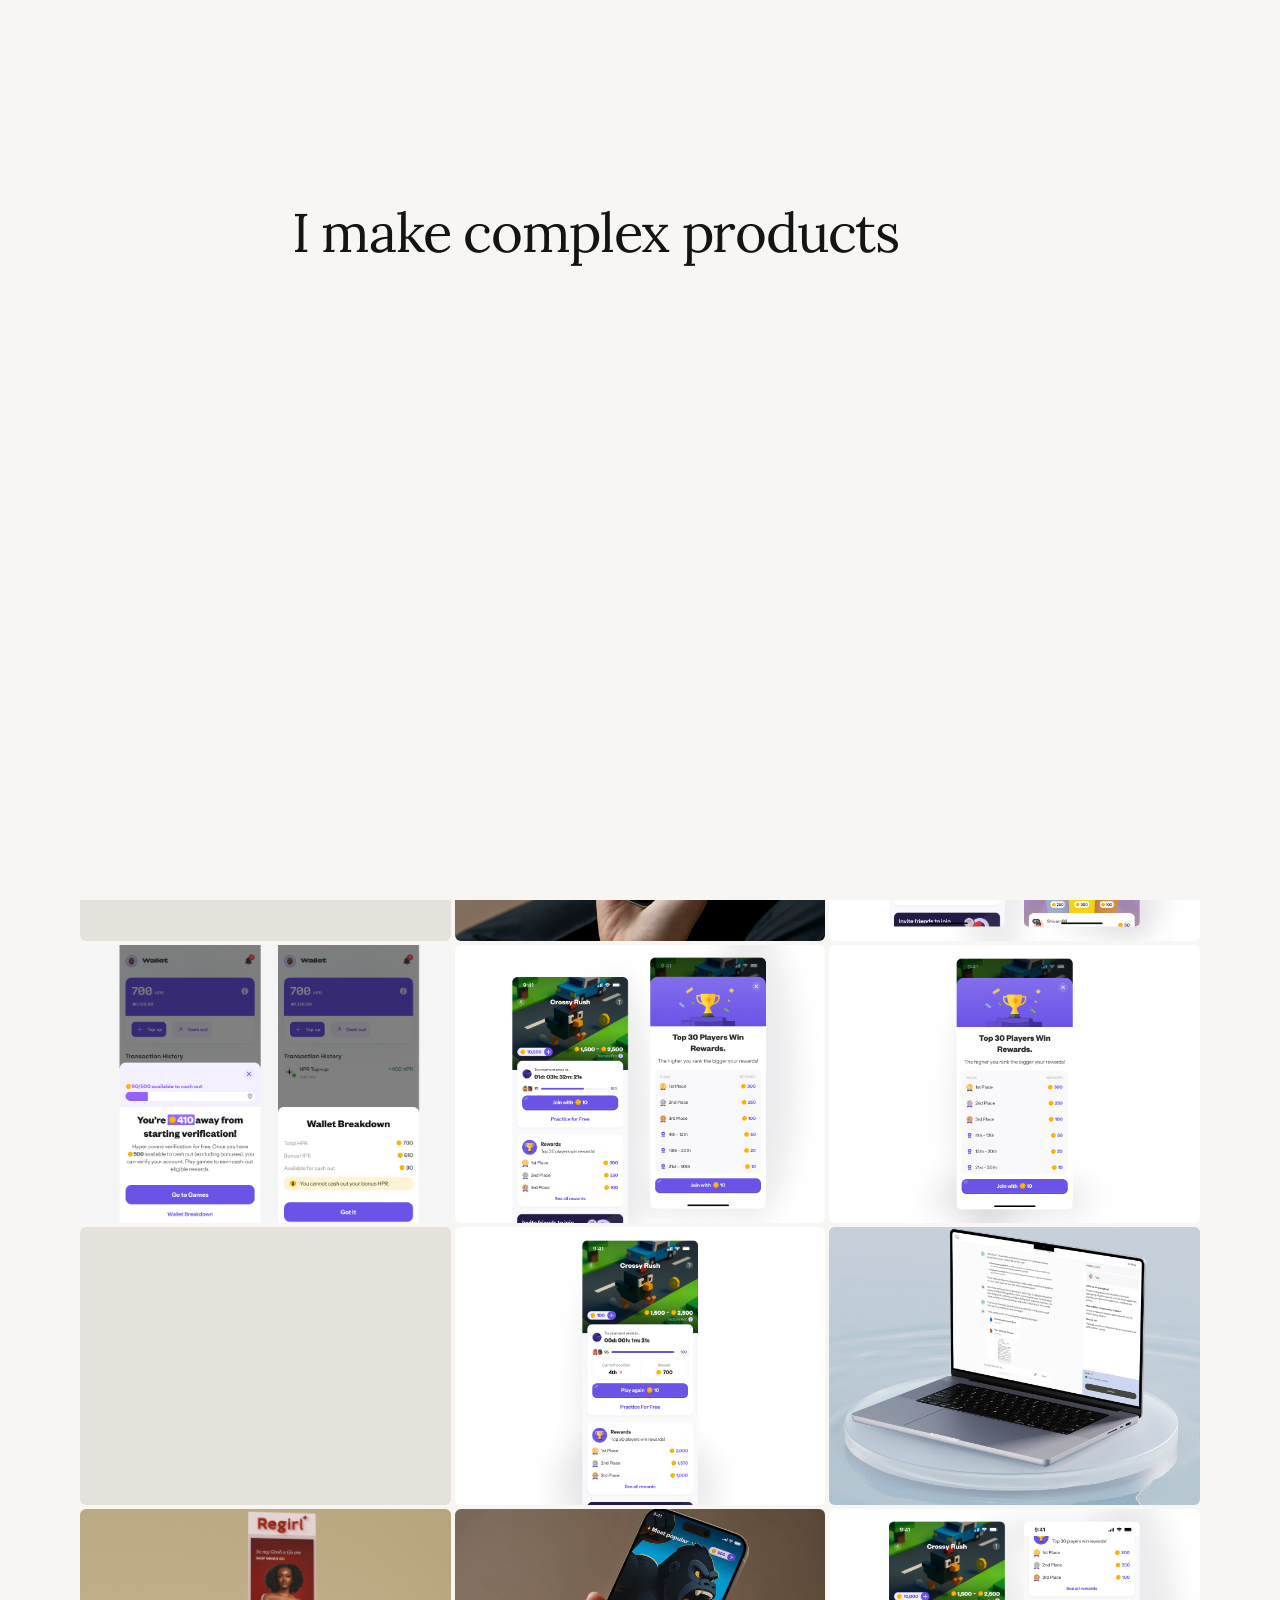
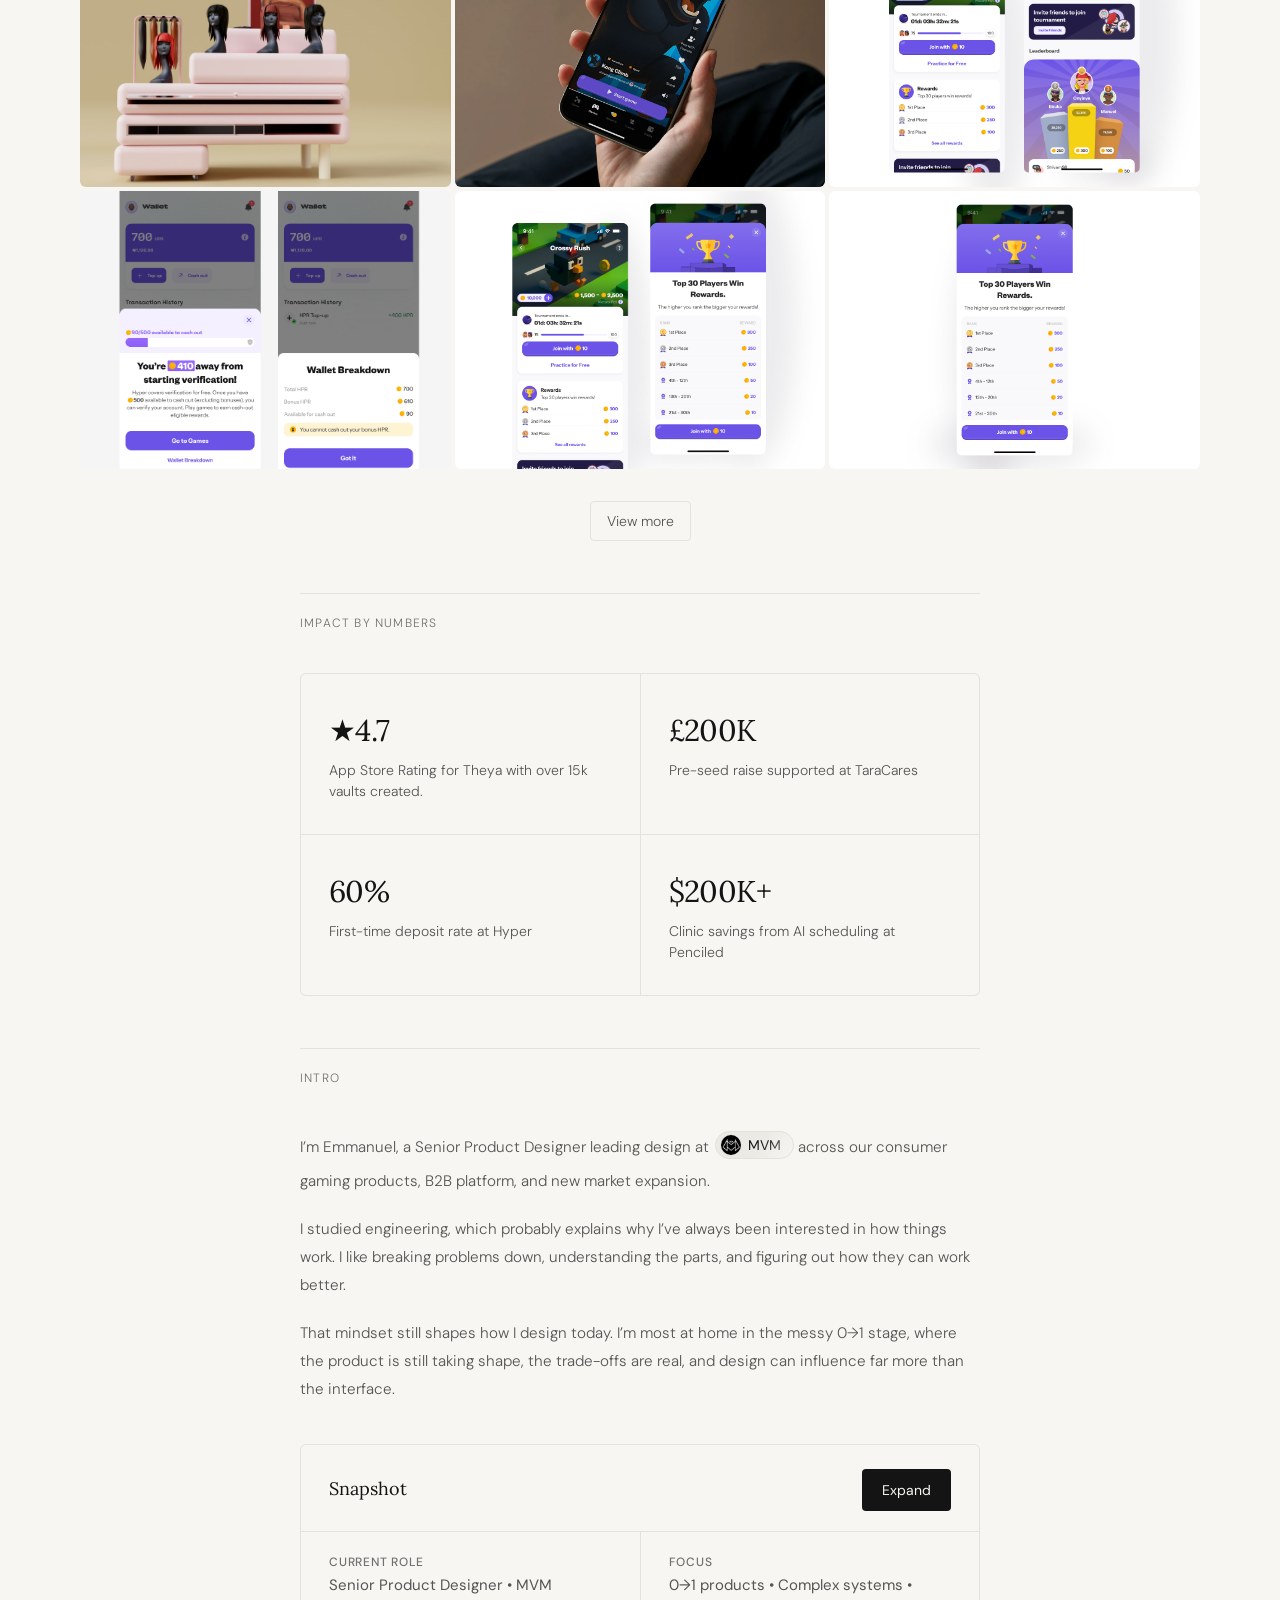
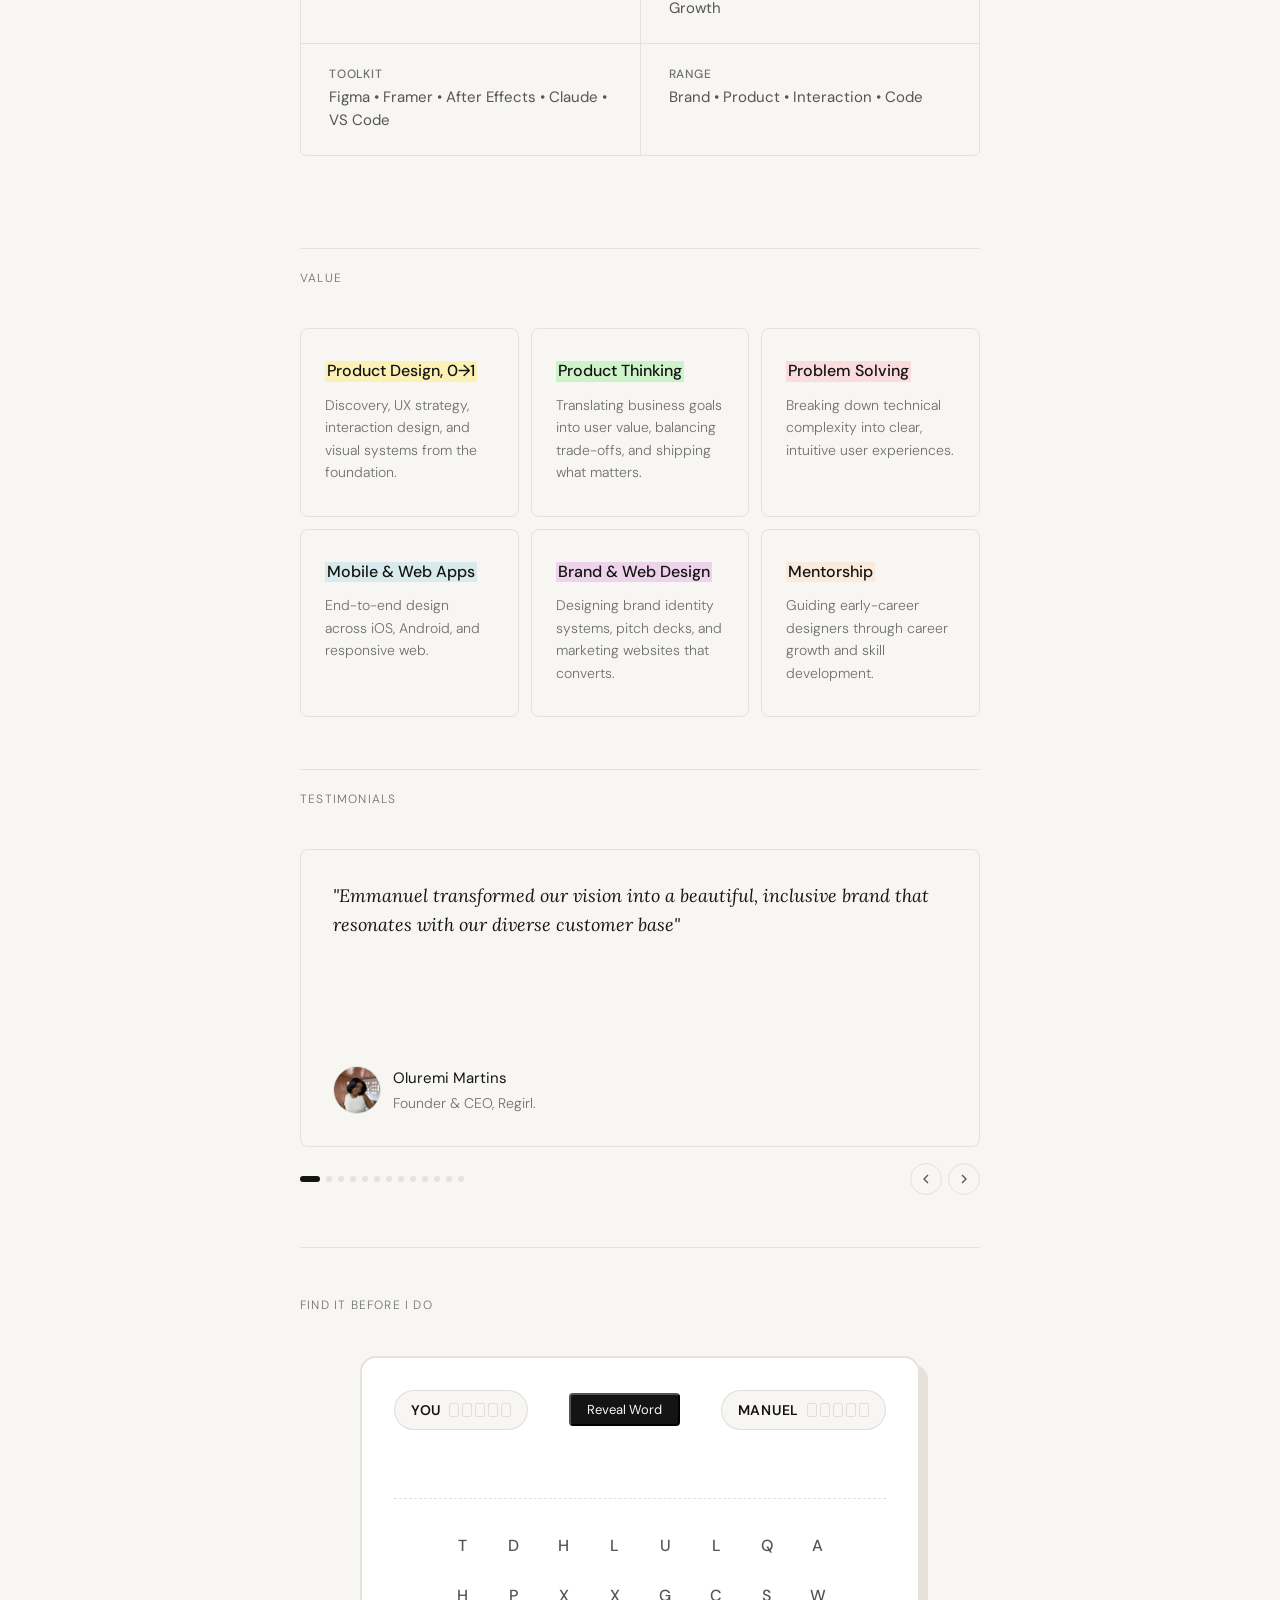
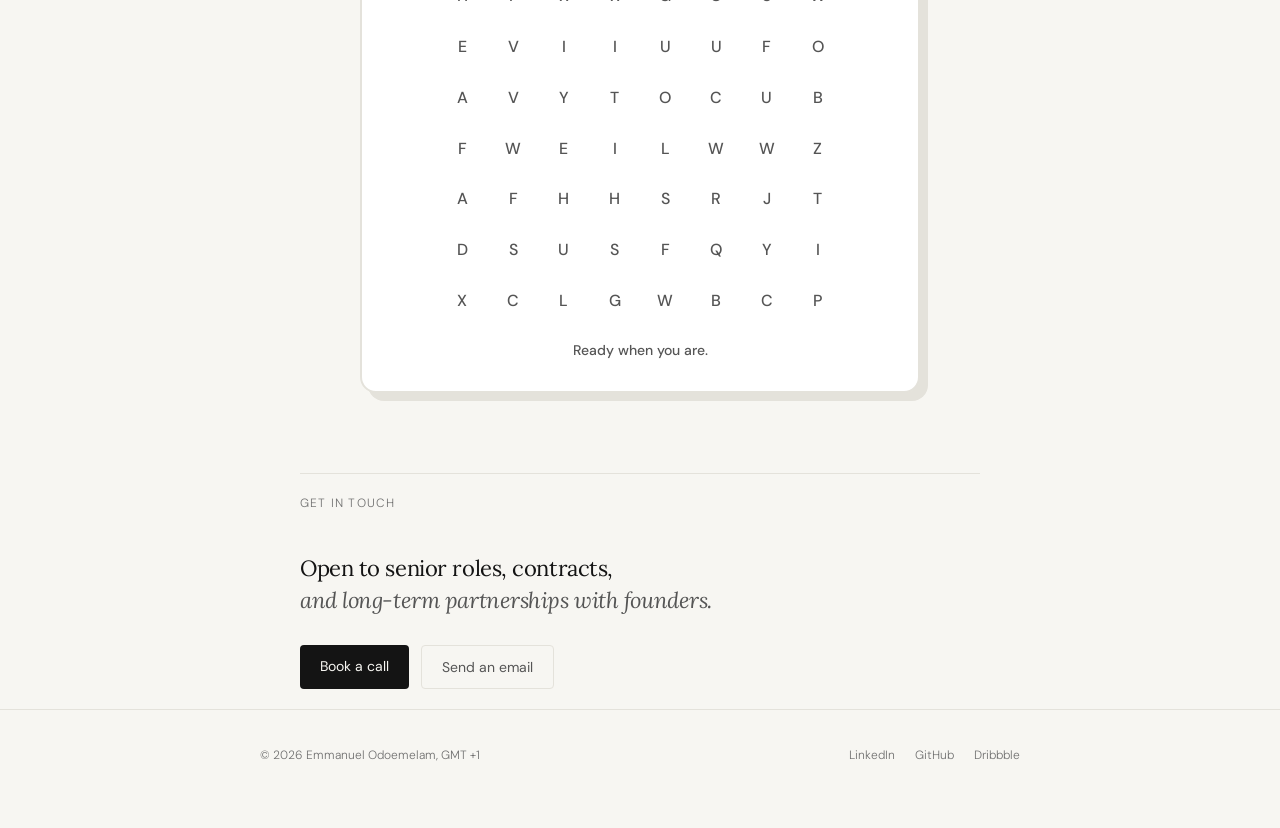
==== commit 32e61144: "feat: add Word Hunt mini-game with interactive grid and scoring system" ====
--- a/index.html
+++ b/index.html
@@ -11,7 +11,8 @@
     href="https://fonts.googleapis.com/css2?family=Lora:ital,wght@0,400;0,500;1,400;1,500&family=DM+Sans:ital,opsz,wght@0,9..40,300;0,9..40,400;0,9..40,500;1,9..40,300&display=swap"
     rel="stylesheet" />
   <link rel="stylesheet" href="style.css" />
-  <script src="script.js"></script>
+  <script src="script.js" defer></script>
+  <script src="word-hunt.js" defer></script>
   <link rel="icon" type="image/jpeg" href="Assets/General/avi.jpg" />
 </head>
 
@@ -814,6 +815,39 @@
 
   <div class="cs-divider"></div>
 
+  <div class="section fade" id="word-hunt">
+    <div class="section-label">FIND IT BEFORE I DO</div>
+    <div class="word-hunt-card">
+      <div class="word-hunt-header">
+        <div class="word-hunt-scoreboard">
+          <div class="score-pill you">
+            YOU
+            <div class="health-bars" id="health-you">
+              <div class="health-segment"></div><div class="health-segment"></div><div class="health-segment"></div><div class="health-segment"></div><div class="health-segment"></div>
+            </div>
+          </div>
+          <div class="word-hunt-target" id="target-container">
+            <button id="word-hunt-start" class="btn btn-dark" style="margin: 0; padding: 6px 16px; font-size: 13px;">Reveal Word</button>
+            <span id="target-text" style="display: none;">FIND: <span id="target-word">???</span></span>
+          </div>
+          <div class="score-pill manuel">
+            MANUEL
+            <div class="health-bars" id="health-manuel">
+              <div class="health-segment"></div><div class="health-segment"></div><div class="health-segment"></div><div class="health-segment"></div><div class="health-segment"></div>
+            </div>
+          </div>
+        </div>
+        <div class="word-hunt-progress-container">
+          <div class="word-hunt-progress" id="manuel-progress"></div>
+        </div>
+      </div>
+      <div id="word-grid" class="word-grid"></div>
+      <div class="word-hunt-status" id="hunt-status">Ready when you are.</div>
+    </div>
+  </div>
+
+  <div class="cs-divider"></div>
+
   <div class="section fade" id="contact">
     <div class="section-label">Get in Touch</div>
     <p class="avail-text">
--- a/style.css
+++ b/style.css
@@ -3125,6 +3125,263 @@
   padding-top: 16px;
 }
 
+/* ── WORD HUNT GAME ── */
+#word-hunt {
+  padding-top: 48px;
+  padding-bottom: 48px;
+}
+.word-hunt-card {
+  background: var(--white);
+  border: 2px solid var(--rule);
+  border-radius: 16px;
+  padding: 32px;
+  max-width: 560px;
+  margin: 0 auto;
+  box-shadow: 8px 8px 0 var(--rule);
+}
+.word-hunt-header {
+  margin-bottom: 24px;
+  padding-bottom: 24px;
+  border-bottom: 1px dashed var(--rule);
+}
+.word-hunt-header h2 {
+  font-family: "Lora", serif;
+  font-size: 28px;
+  margin-bottom: 16px;
+  text-align: center;
+}
+.word-hunt-scoreboard {
+  display: flex;
+  justify-content: space-between;
+  align-items: center;
+  font-family: "DM Sans", sans-serif;
+  font-size: 14px;
+  font-weight: 600;
+  margin-bottom: 16px;
+}
+.score-pill {
+  display: flex;
+  align-items: center;
+  padding: 8px 16px;
+  border-radius: 24px;
+  background: var(--bg);
+  border: 1px solid var(--border);
+  letter-spacing: 0.05em;
+}
+.health-bars {
+  display: flex;
+  gap: 3px;
+  margin-left: 8px;
+}
+.health-segment {
+  width: 10px;
+  height: 14px;
+  background: var(--surface);
+  border: 1px solid var(--border);
+  border-radius: 2px;
+  transition: all 0.2s;
+}
+.health-segment.filled-you {
+  background: #10b981;
+  border-color: #10b981;
+}
+.health-segment.filled-manuel {
+  background: var(--ink);
+  border-color: var(--ink);
+}
+.word-hunt-target {
+  display: flex;
+  align-items: center;
+  justify-content: center;
+  font-size: 16px;
+  letter-spacing: 0.05em;
+  color: var(--ink);
+}
+#target-word {
+  font-weight: 700;
+}
+.word-hunt-progress-container {
+  height: 4px;
+  background: var(--surface);
+  border-radius: 2px;
+  overflow: hidden;
+  margin-bottom: 24px;
+}
+.word-hunt-progress {
+  height: 100%;
+  width: 0%;
+  background: var(--ink);
+}
+.word-grid {
+  display: grid;
+  grid-template-columns: repeat(8, 1fr);
+  gap: 6px;
+  max-width: 400px;
+  margin: 0 auto;
+  user-select: none;
+  touch-action: none;
+  aspect-ratio: 1;
+}
+.grid-cell {
+  aspect-ratio: 1;
+  display: flex;
+  align-items: center;
+  justify-content: center;
+  font-family: "DM Sans", monospace;
+  font-size: 16px;
+  font-weight: 500;
+  color: var(--ink-2);
+  background: var(--surface);
+  border-radius: 4px;
+  cursor: pointer;
+  transition: all 0.1s;
+}
+.grid-cell.selected {
+  background: var(--ink);
+  color: var(--bg);
+}
+.grid-cell.found {
+  background: #10b981;
+  color: #fff;
+}
+.grid-cell.manuel-found {
+  background: var(--ink);
+  color: var(--bg);
+}
+.grid-cell.error {
+  background: #fca5a5;
+  color: #fff;
+}
+.word-hunt-status {
+  text-align: center;
+  margin-top: 16px;
+  font-size: 14px;
+  font-weight: 500;
+  color: var(--ink-2);
+  height: 20px;
+}
+@keyframes pulse {
+  0% { transform: scale(1); }
+  50% { transform: scale(1.05); }
+  100% { transform: scale(1); }
+}
+.pulse {
+  animation: pulse 0.3s ease;
+}
+.streak-badge {
+  display: inline-block;
+  background: var(--ink);
+  color: var(--bg);
+  padding: 4px 12px;
+  border-radius: 16px;
+  font-weight: 700;
+  font-size: 13px;
+  letter-spacing: 0.05em;
+  animation: popIn 0.3s cubic-bezier(0.175, 0.885, 0.32, 1.275) forwards;
+}
+@keyframes popIn {
+  0% { transform: scale(0.8); opacity: 0; }
+  100% { transform: scale(1); opacity: 1; }
+}
+@keyframes shake {
+  0% { transform: translateX(0); }
+  25% { transform: translateX(-4px); }
+  50% { transform: translateX(4px); }
+  75% { transform: translateX(-4px); }
+  100% { transform: translateX(0); }
+}
+.shake {
+  animation: shake 0.4s ease;
+}
+.victory-screen {
+  grid-column: 1 / -1;
+  grid-row: 1 / -1;
+  width: 100%;
+  height: 100%;
+  display: flex;
+  flex-direction: column;
+  align-items: center;
+  justify-content: center;
+  text-align: center;
+  padding: 48px 24px;
+  background: var(--bg);
+  border-radius: 8px;
+}
+.victory-icon {
+  font-size: 48px;
+  margin-bottom: 16px;
+  line-height: 1;
+}
+.victory-title {
+  font-family: "Lora", serif;
+  font-size: 28px;
+  color: var(--ink);
+  margin-bottom: 8px;
+}
+.victory-subtitle {
+  font-family: "DM Sans", sans-serif;
+  font-size: 15px;
+  color: var(--ink-2);
+  margin-bottom: 32px;
+}
+.victory-stats-row {
+  display: flex;
+  gap: 16px;
+  margin-bottom: 32px;
+}
+.stat-box {
+  background: var(--surface);
+  border: 1px solid var(--border);
+  border-radius: 8px;
+  padding: 12px 20px;
+  display: flex;
+  flex-direction: column;
+  min-width: 120px;
+}
+.stat-label {
+  font-family: "DM Sans", sans-serif;
+  font-size: 11px;
+  text-transform: uppercase;
+  letter-spacing: 0.1em;
+  color: var(--ink-3);
+  margin-bottom: 4px;
+}
+.stat-value {
+  font-family: "DM Sans", monospace;
+  font-size: 18px;
+  font-weight: 700;
+  color: var(--ink);
+}
+.play-again-btn {
+  margin: 0 auto;
+}
+@media (max-width: 600px) {
+  .word-hunt-card {
+    padding: 24px 16px;
+  }
+  .word-hunt-scoreboard {
+    flex-wrap: wrap;
+    gap: 16px;
+    justify-content: space-between;
+  }
+  .word-hunt-target {
+    order: -1;
+    width: 100%;
+    margin-bottom: 8px;
+  }
+  .score-pill {
+    padding: 6px 12px;
+    font-size: 12px;
+  }
+  .health-segment {
+    width: 8px;
+    height: 12px;
+  }
+  .grid-cell {
+    font-size: 14px;
+  }
+}
+
 /* ── FOOTER ── */
 footer {
   width: 100%;
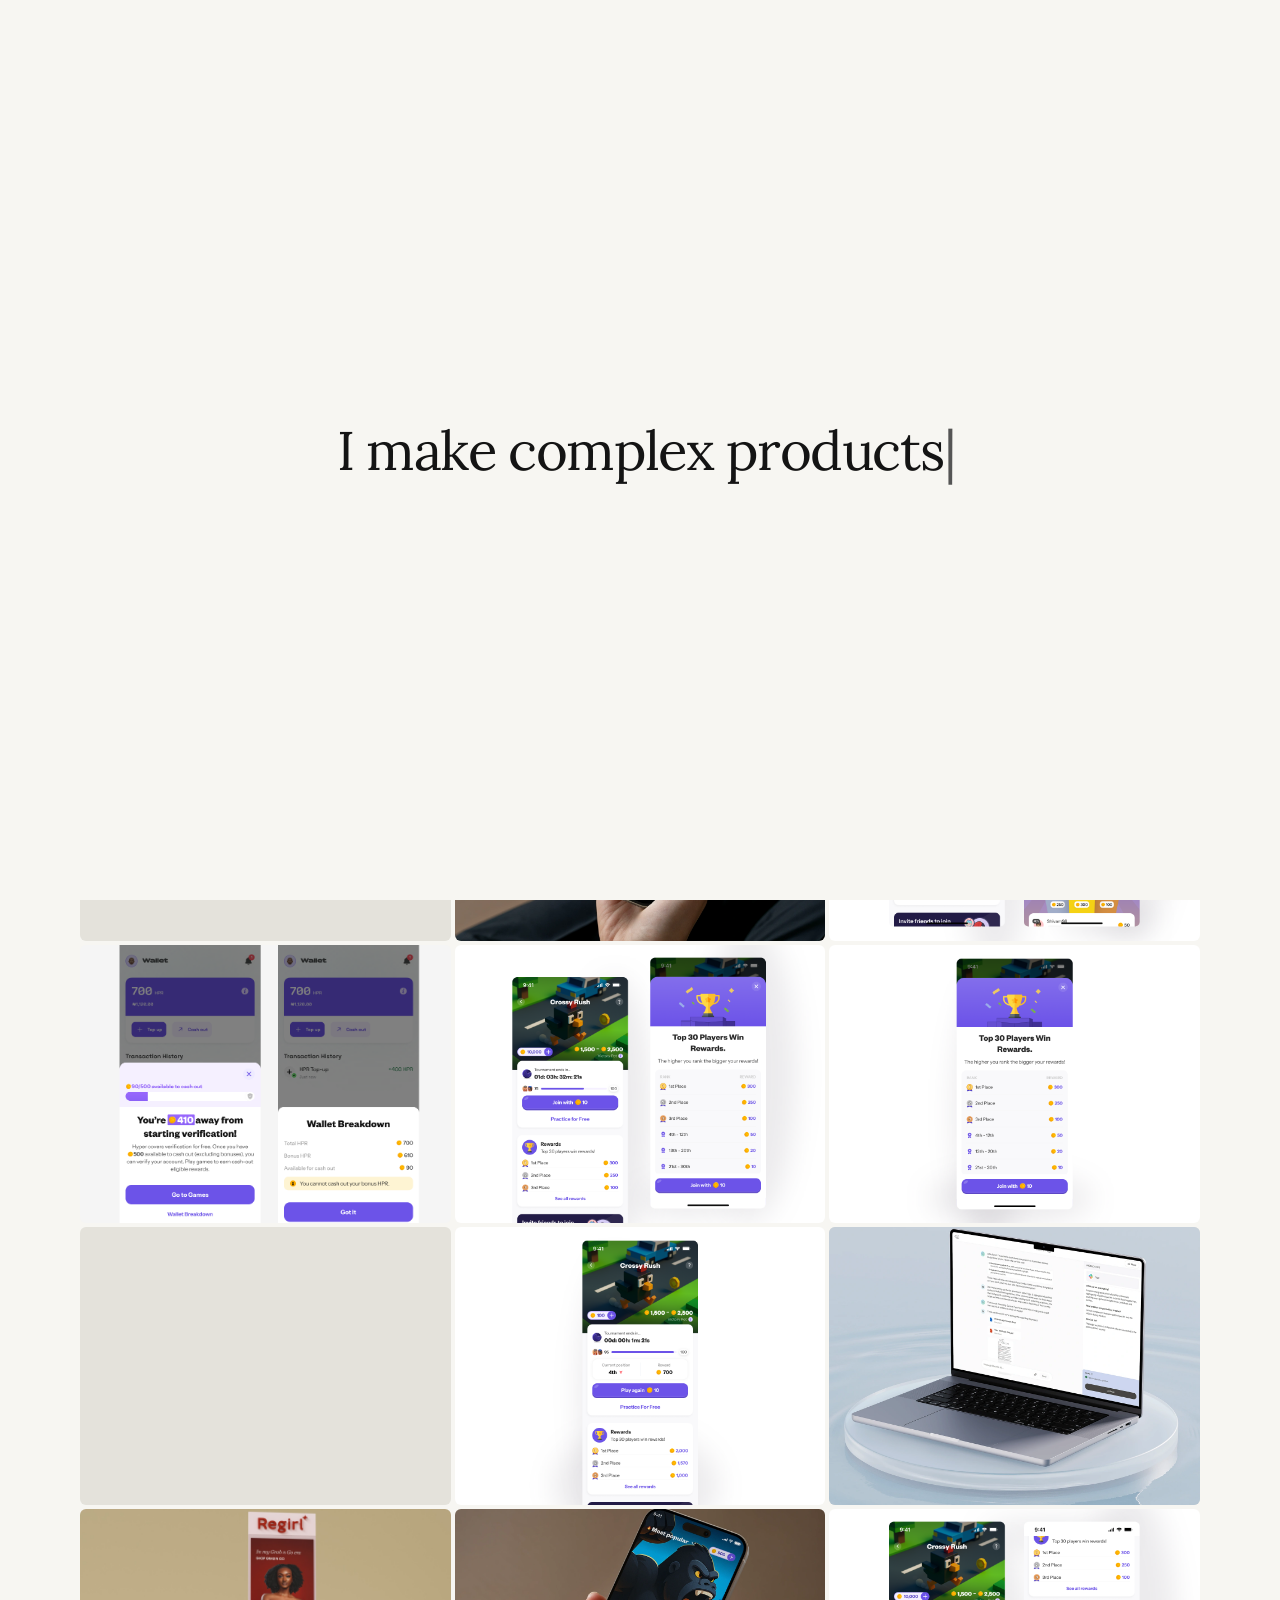
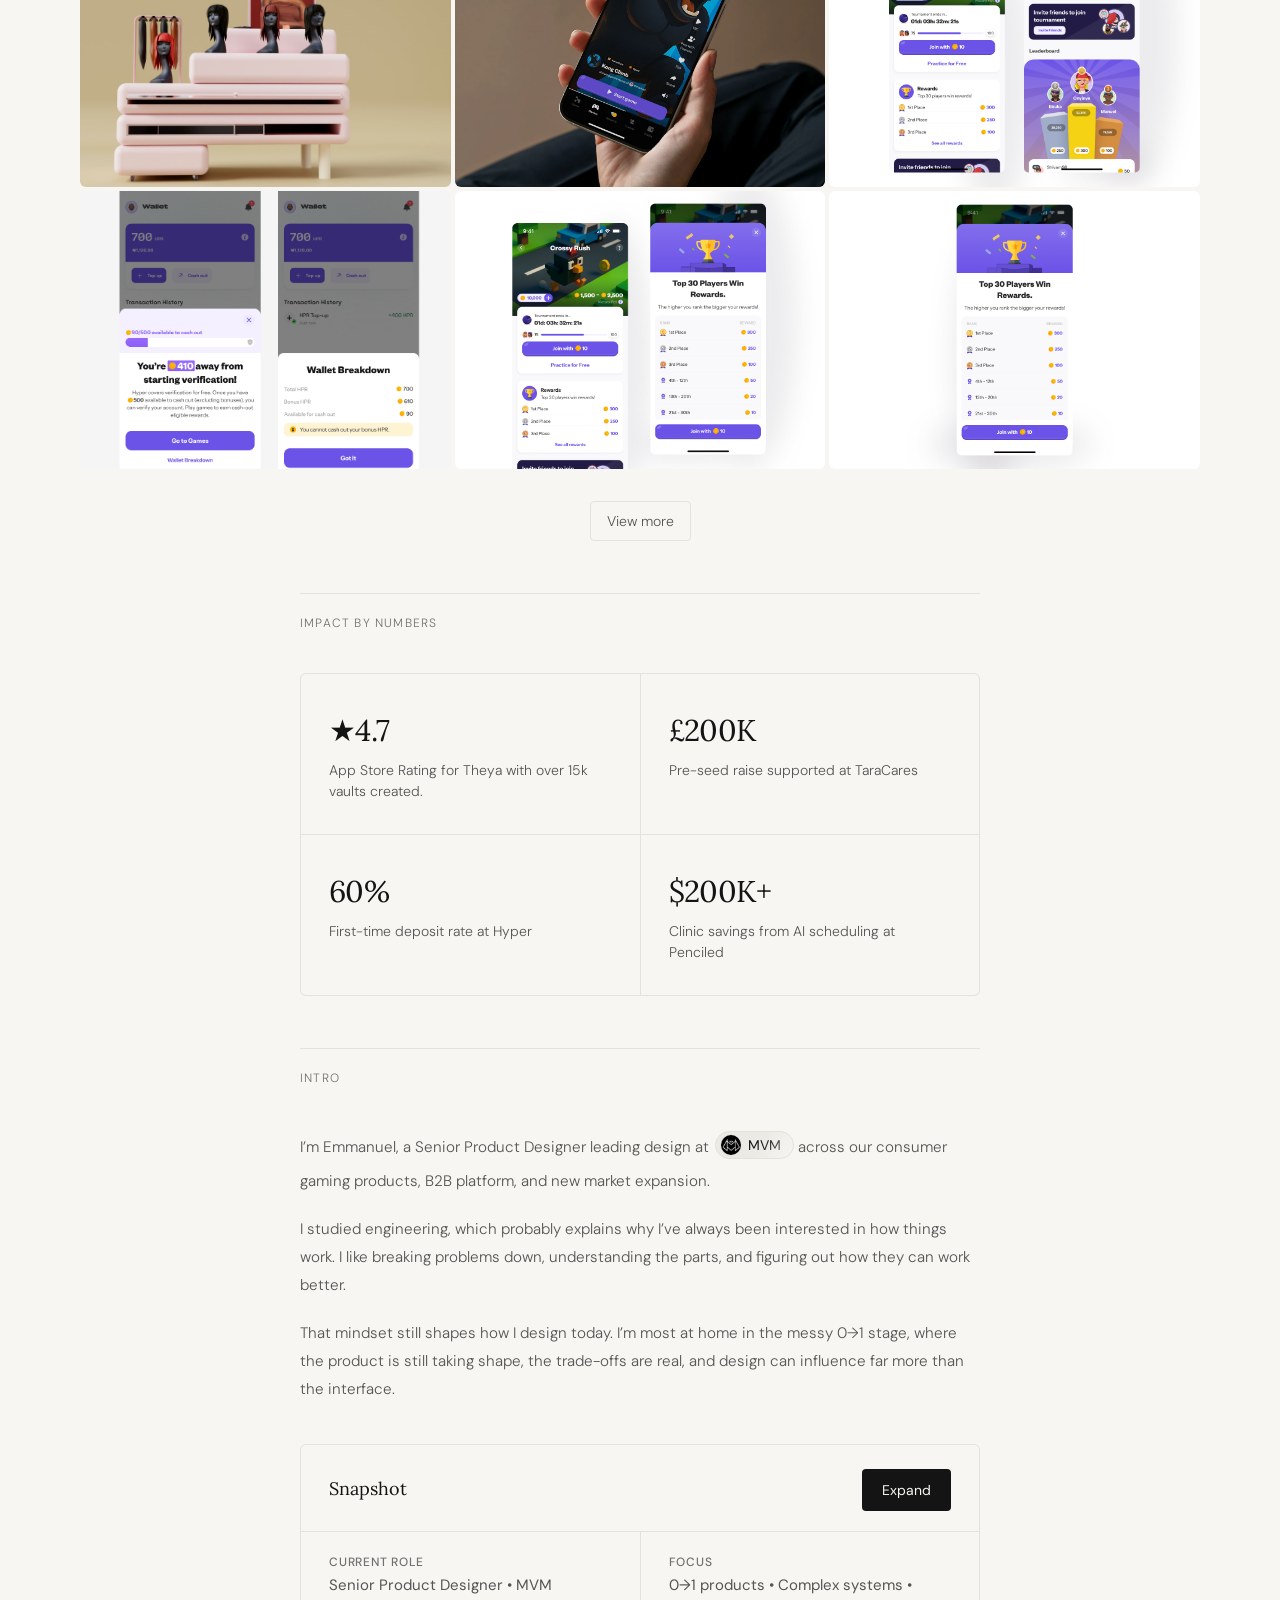
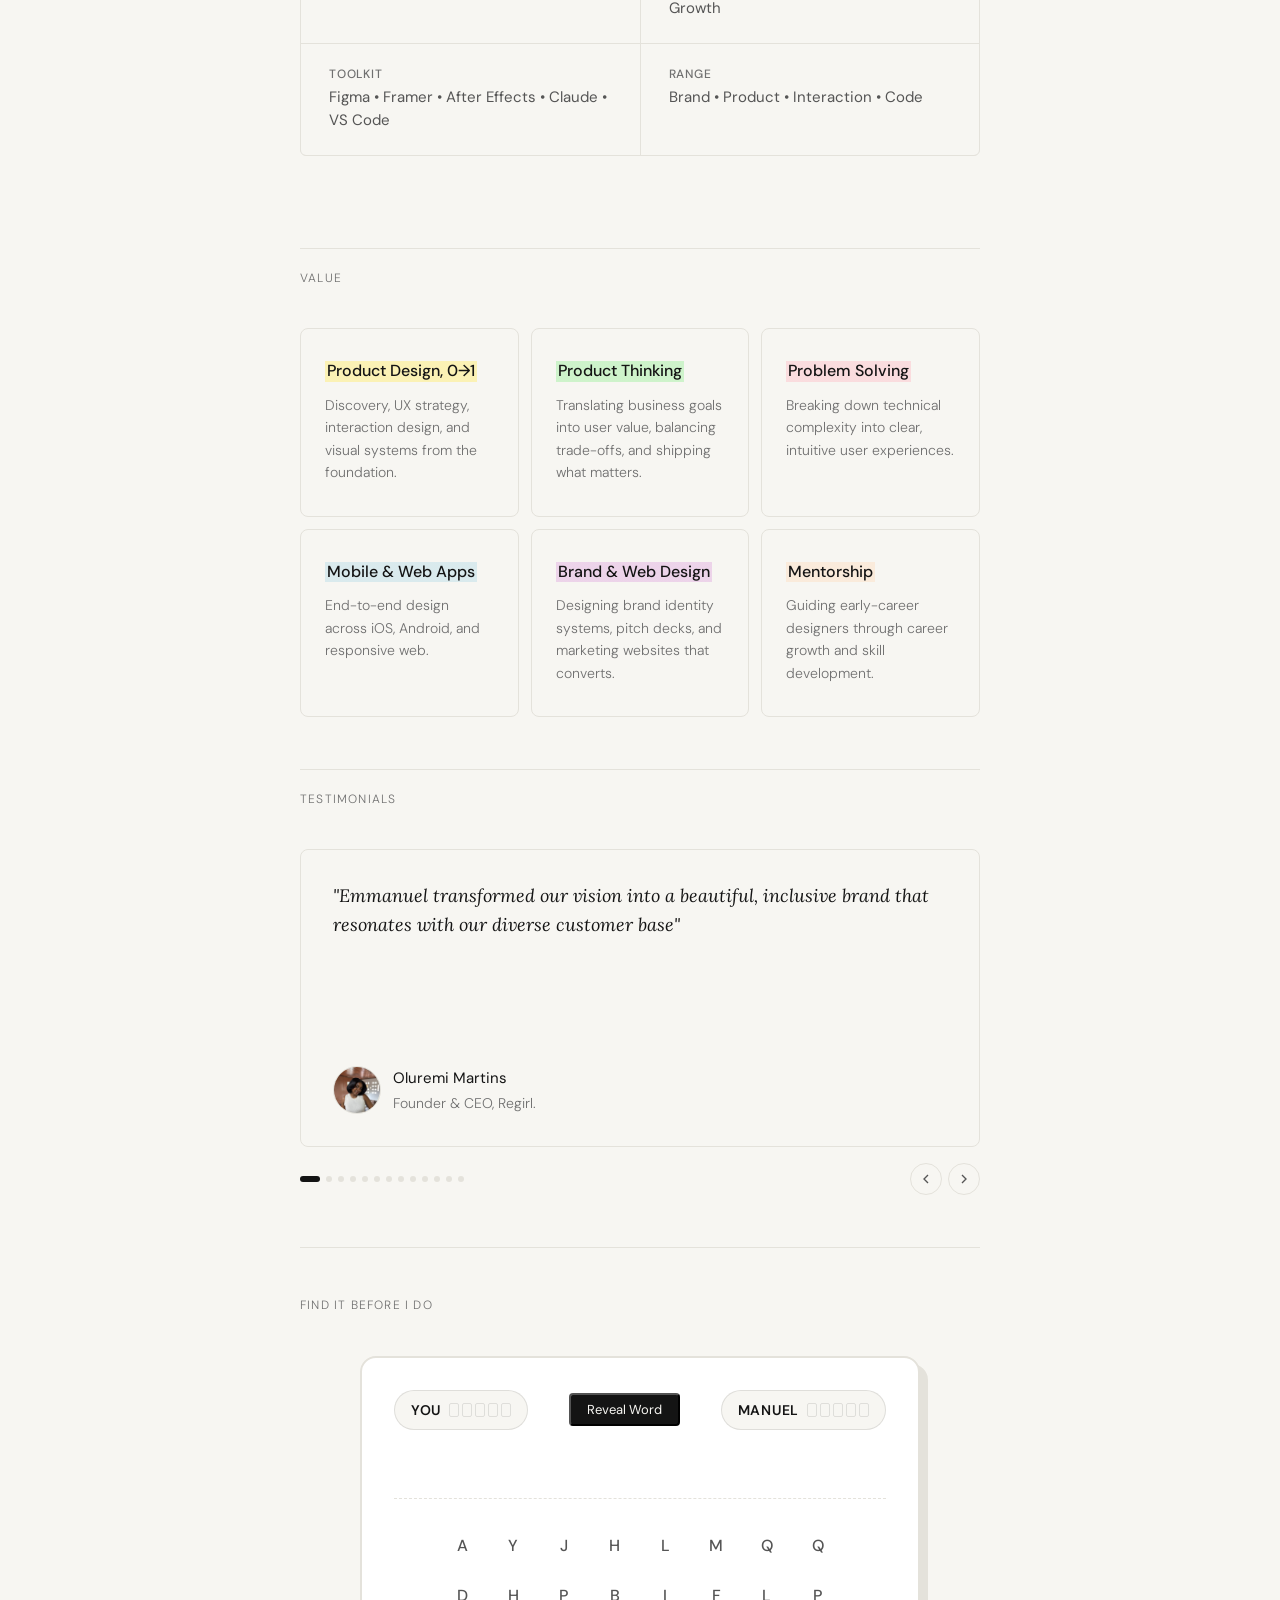
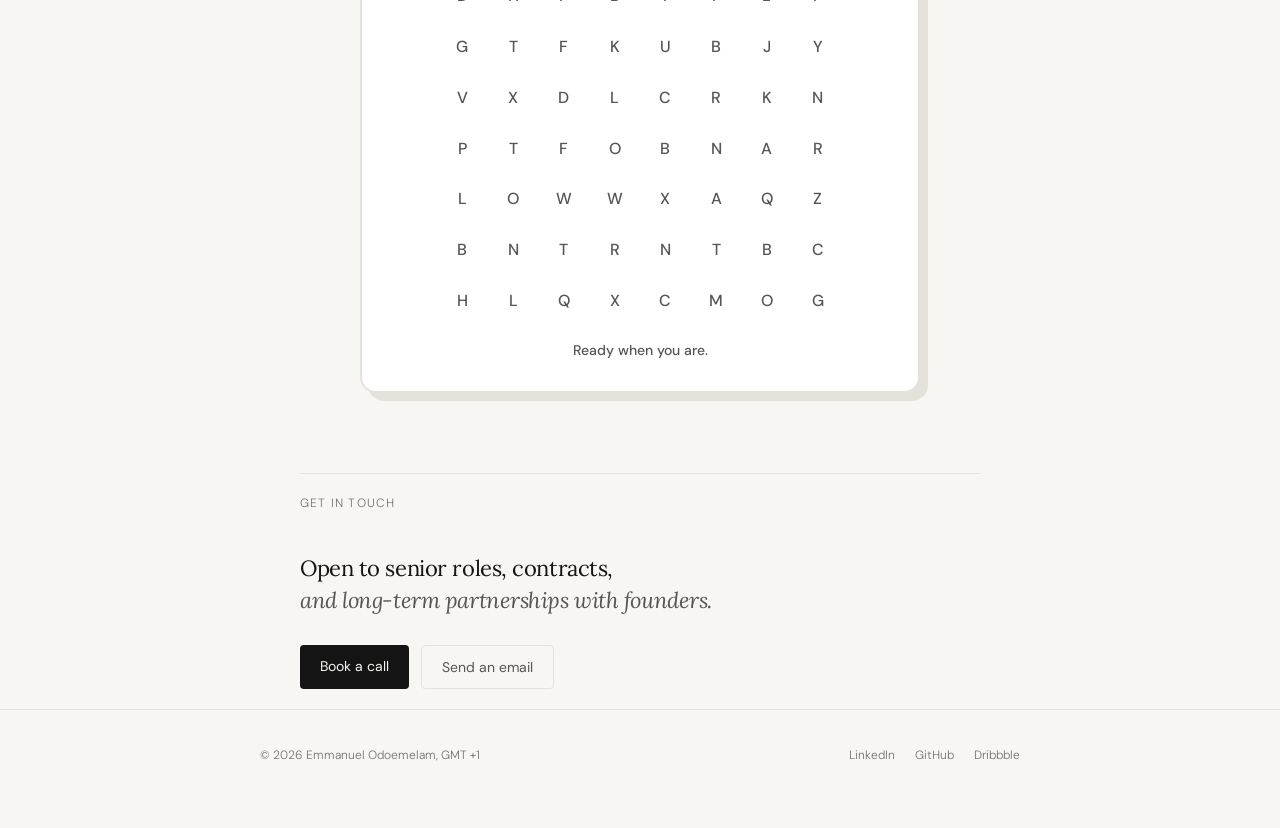
==== commit d3e119b1: "fix: improve hero text centering precision and prevent layout shifts during font loading" ====
--- a/index.html
+++ b/index.html
@@ -74,7 +74,7 @@
     <p class="hero-body fade">
       Designer working across product, interaction, brand, and code, taking ideas through the messy middle to launch
       across
-      AI, gaming, healthcare, fintech, and B2B software. Currently building <span class="company-pill"
+      AI, gaming, healthcare, fintech, and B2B software. <br> Currently building <span class="company-pill"
         data-company="duepad">
         <img src="Assets/Logos/duepad.png" alt="Duepad" class="company-pill-logo" />
         <span class="company-pill-name">Duepad</span>
@@ -823,17 +823,26 @@
           <div class="score-pill you">
             YOU
             <div class="health-bars" id="health-you">
-              <div class="health-segment"></div><div class="health-segment"></div><div class="health-segment"></div><div class="health-segment"></div><div class="health-segment"></div>
+              <div class="health-segment"></div>
+              <div class="health-segment"></div>
+              <div class="health-segment"></div>
+              <div class="health-segment"></div>
+              <div class="health-segment"></div>
             </div>
           </div>
           <div class="word-hunt-target" id="target-container">
-            <button id="word-hunt-start" class="btn btn-dark" style="margin: 0; padding: 6px 16px; font-size: 13px;">Reveal Word</button>
+            <button id="word-hunt-start" class="btn btn-dark"
+              style="margin: 0; padding: 6px 16px; font-size: 13px;">Reveal Word</button>
             <span id="target-text" style="display: none;">FIND: <span id="target-word">???</span></span>
           </div>
           <div class="score-pill manuel">
             MANUEL
             <div class="health-bars" id="health-manuel">
-              <div class="health-segment"></div><div class="health-segment"></div><div class="health-segment"></div><div class="health-segment"></div><div class="health-segment"></div>
+              <div class="health-segment"></div>
+              <div class="health-segment"></div>
+              <div class="health-segment"></div>
+              <div class="health-segment"></div>
+              <div class="health-segment"></div>
             </div>
           </div>
         </div>
--- a/style.css
+++ b/style.css
@@ -5311,7 +5311,7 @@
 }
 
 .intro-cursor {
-  display: inline-block;
+  position: absolute;
   margin-left: 1px;
   font-weight: 300;
   animation: blink 1s step-end infinite;
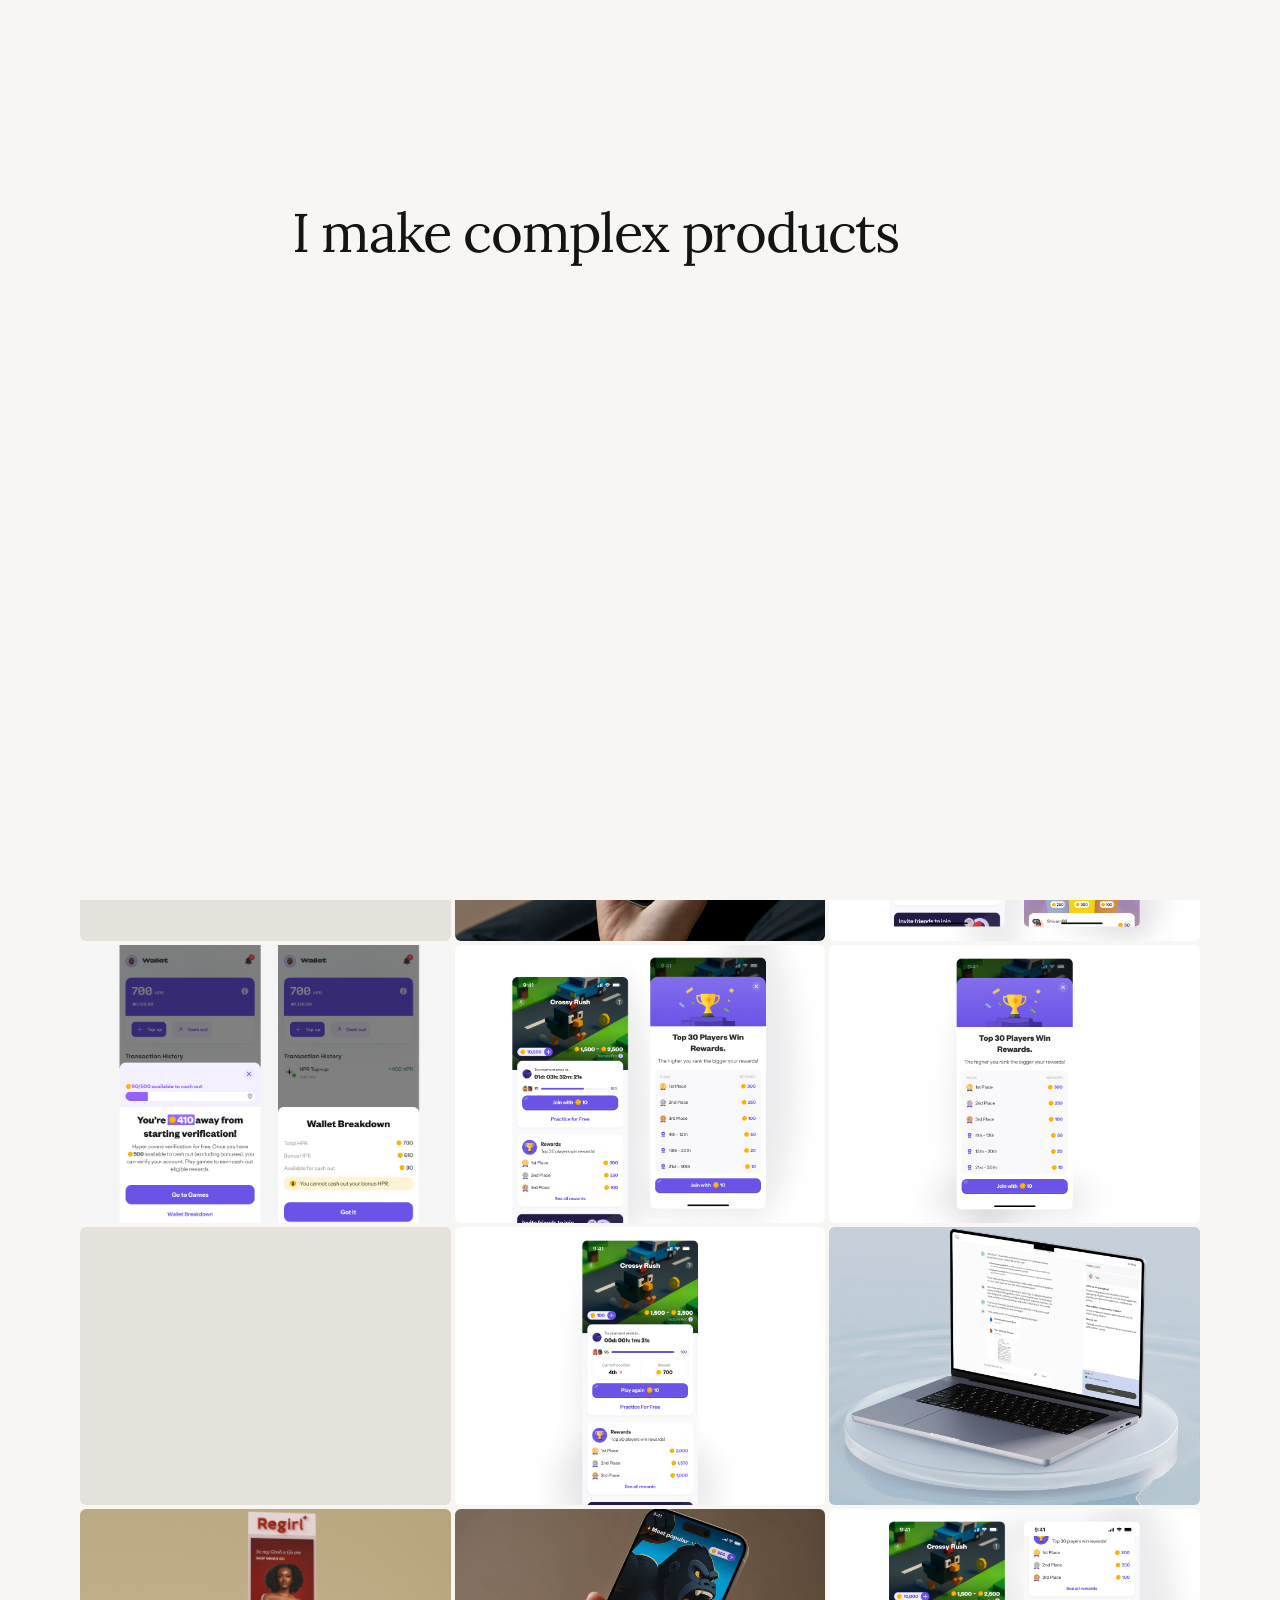
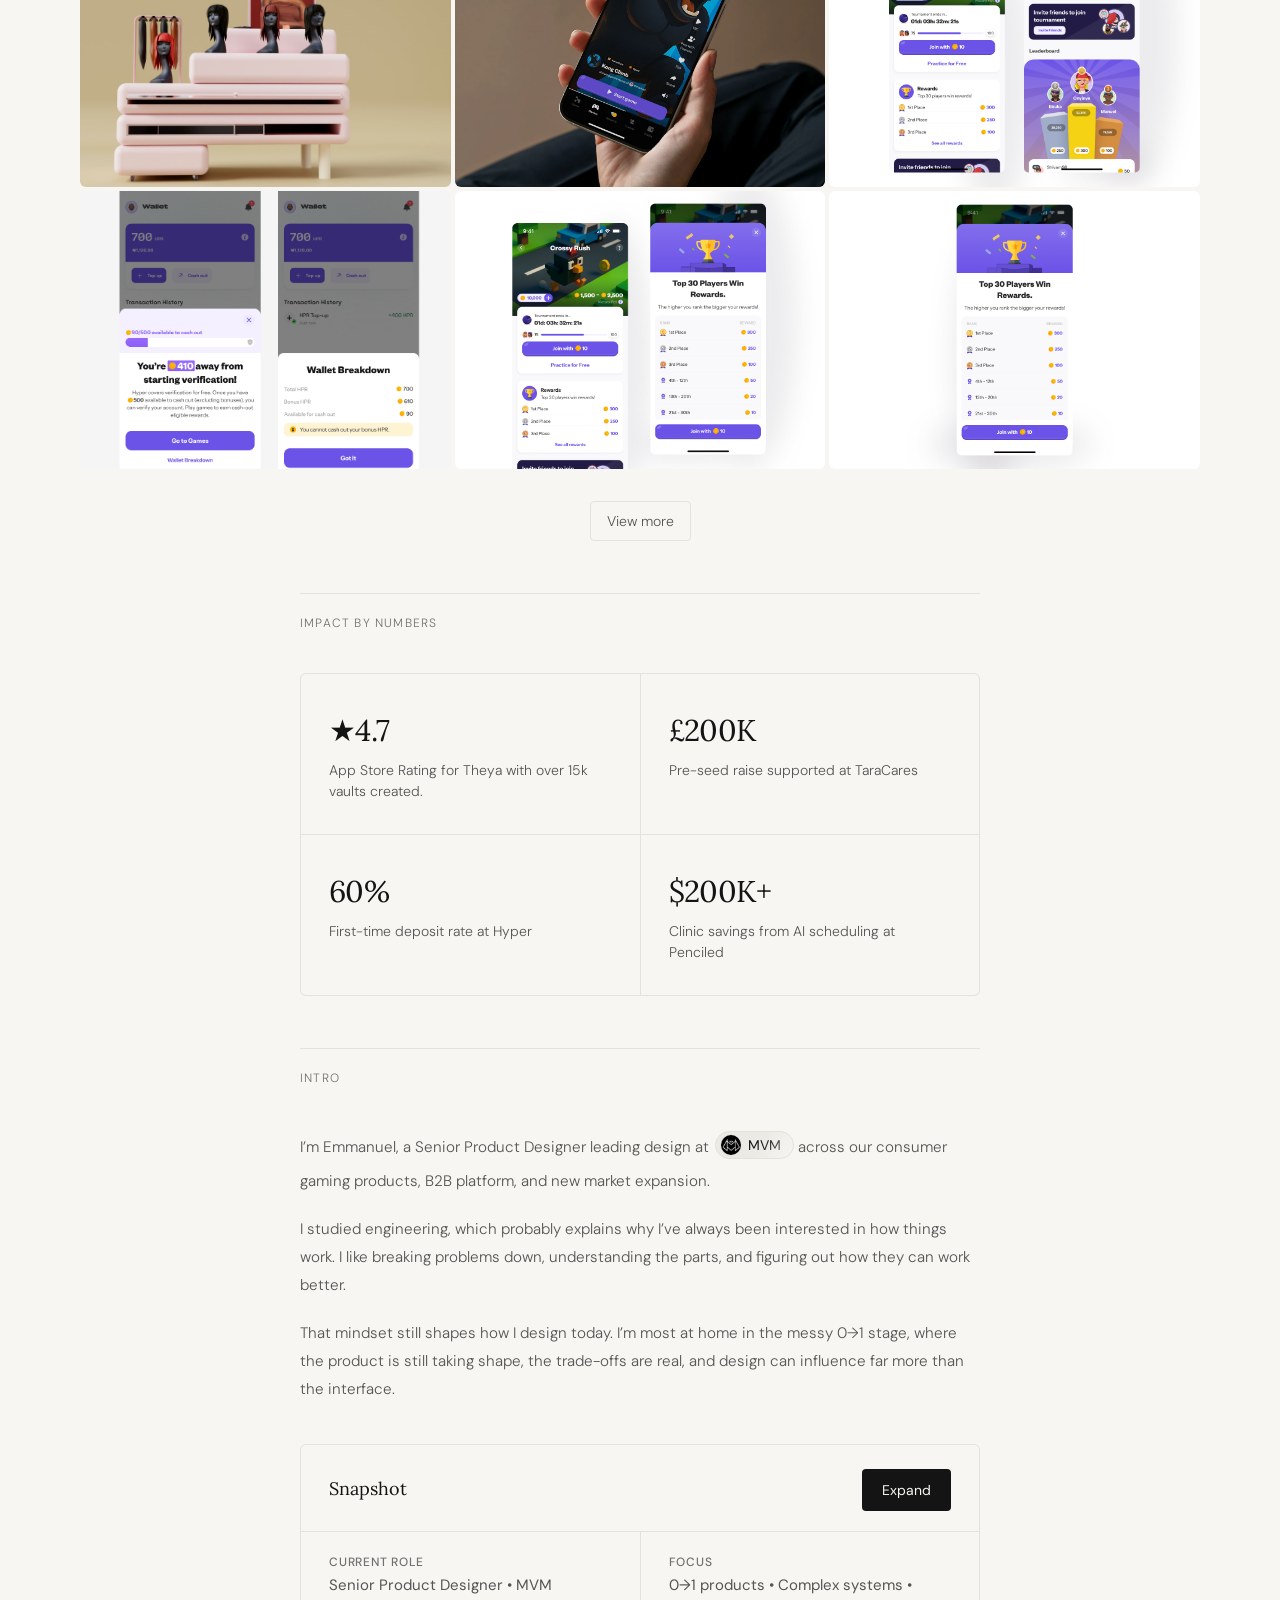
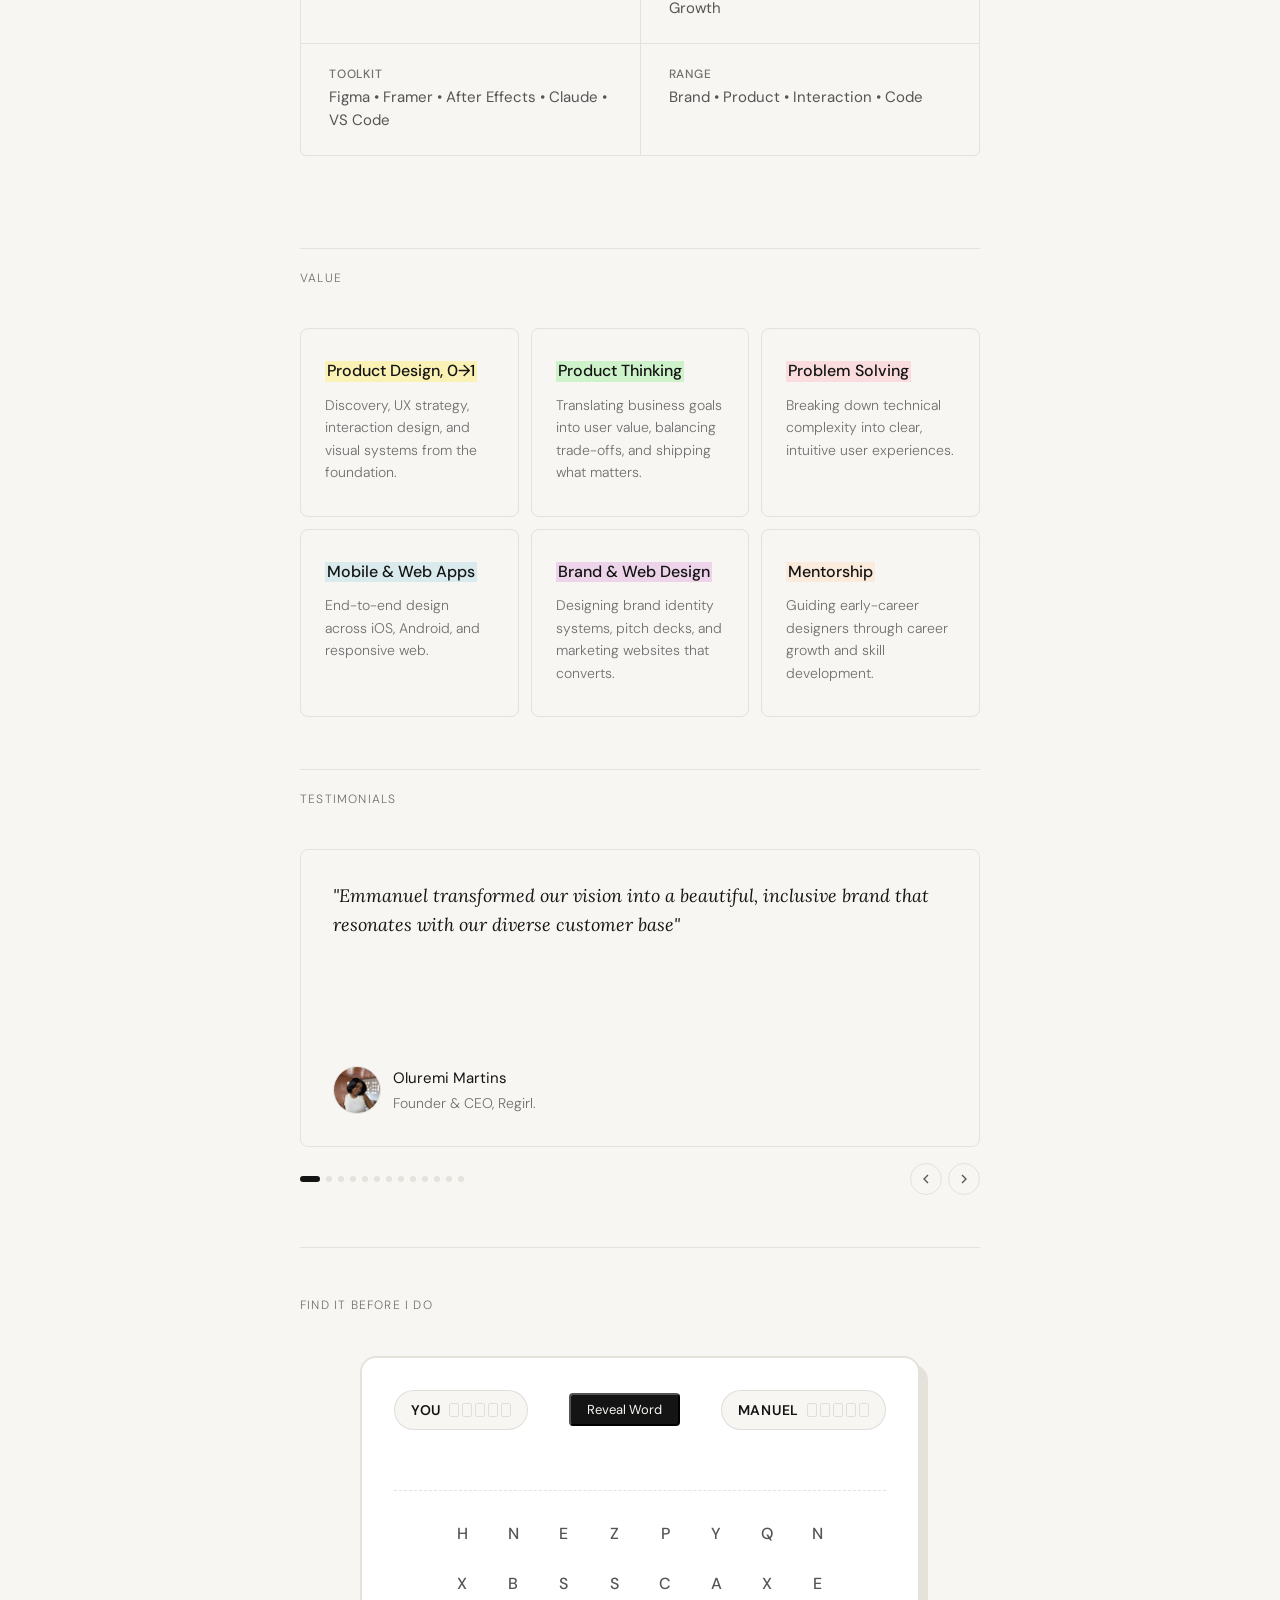
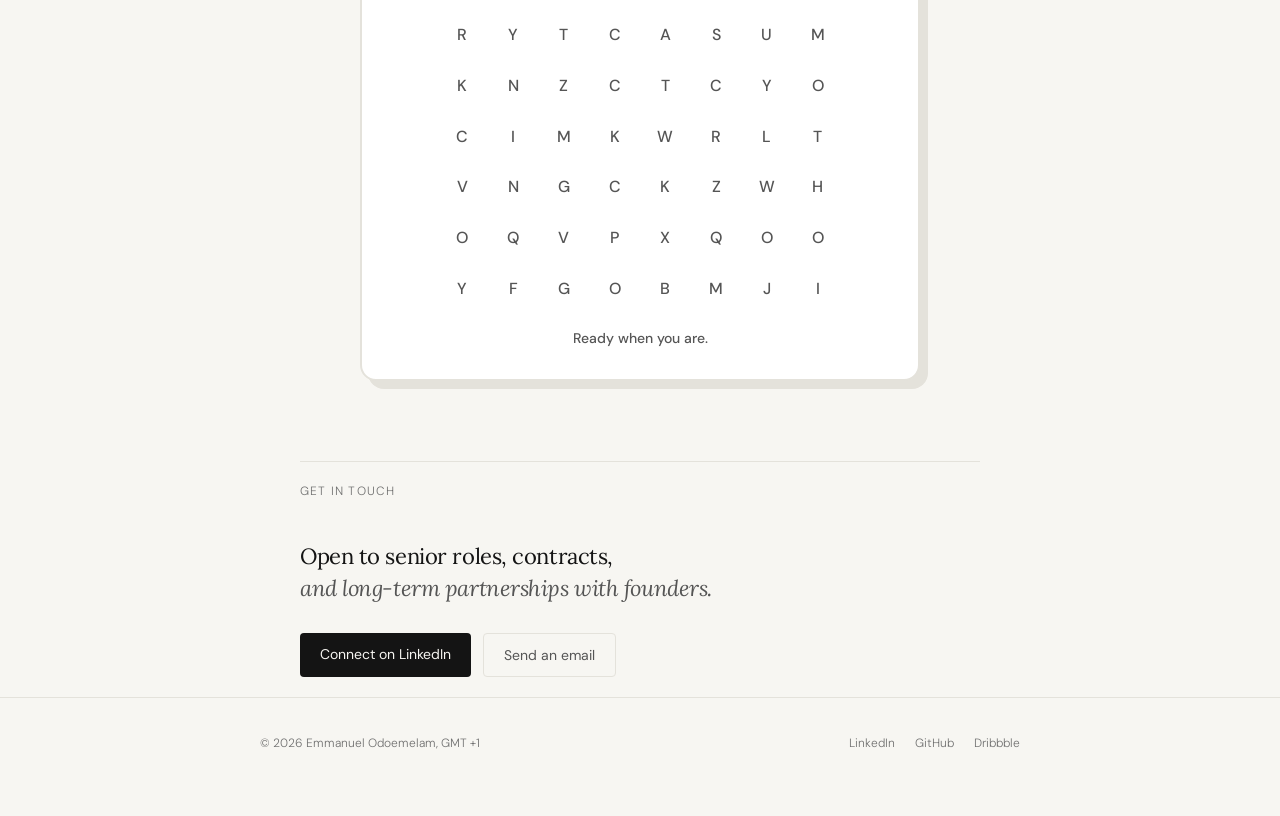
==== commit b9a9acc9: "refactor: update navigation links and call-to-action buttons across about and index pages" ====
--- a/index.html
+++ b/index.html
@@ -64,7 +64,7 @@
       <span class="status-dot"></span>
       Open to new opportunities
       <span class="status-divider"></span>
-      <a href="mailto:odoemelamuemmanuel@gmail.com" class="status-email">Email</a> <!-- x <a
+      <a href="https://docs.google.com/document/d/1GC55Sg97hOuLQgG6eSYlM4ly0W9iCQimrVoILO-YfQg/edit?usp=sharing" class="status-email" target="_blank">Resume</a> <!-- x <a
         href="https://github.com/ManuelSnr" target="_blank" class="status-email">GitHub</a> -->
     </div>
     <h1 class="hero-heading">
@@ -94,9 +94,8 @@
       </span>
     </p>
     <div class="hero-links fade">
-      <a class="btn btn-dark" href="https://calendly.com/manuelsnr-design/coffee-chat" target="_blank">Book a
-        call</a>
-      <a class="btn btn-outline" href="mailto:odoemelamuemmanuel@gmail.com">Download CV</a>
+      <a class="btn btn-dark" href="#panel-work" onclick="document.querySelector('[data-tab=\'work\']').click(); return false;">View selected work</a>
+      <a class="btn btn-outline" href="mailto:odoemelamuemmanuel@gmail.com">Get in touch</a>
     </div>
   </div>
 
@@ -864,8 +863,7 @@
       <em>and long-term partnerships with founders.</em>
     </p>
     <div class="avail-actions">
-      <a class="btn btn-dark" href="https://calendly.com/manuelsnr-design/coffee-chat" target="_blank">Book a
-        call</a>
+      <a class="btn btn-dark" href="https://www.linkedin.com/in/emmanuel-odoemelam/" target="_blank">Connect on LinkedIn</a>
       <a class="btn btn-outline" href="mailto:odoemelamuemmanuel@gmail.com">Send an email</a>
     </div>
   </div>
--- a/style.css
+++ b/style.css
@@ -3140,8 +3140,8 @@
   box-shadow: 8px 8px 0 var(--rule);
 }
 .word-hunt-header {
-  margin-bottom: 24px;
-  padding-bottom: 24px;
+  margin-bottom: 20px;
+  padding-bottom: 20px;
   border-bottom: 1px dashed var(--rule);
 }
 .word-hunt-header h2 {
@@ -3200,12 +3200,31 @@
 #target-word {
   font-weight: 700;
 }
+.score-summary {
+  display: inline-flex;
+  align-items: baseline;
+  gap: 6px;
+  font-family: "Lora", serif;
+  font-size: 28px;
+  font-weight: 700;
+  letter-spacing: 0.02em;
+}
+.score-you {
+  color: #10b981;
+}
+.score-divider {
+  color: var(--ink-3);
+  font-weight: 400;
+}
+.score-manuel {
+  color: var(--ink);
+}
 .word-hunt-progress-container {
   height: 4px;
   background: var(--surface);
   border-radius: 2px;
   overflow: hidden;
-  margin-bottom: 24px;
+  margin-bottom: 20px;
 }
 .word-hunt-progress {
   height: 100%;
@@ -3303,7 +3322,7 @@
   align-items: center;
   justify-content: center;
   text-align: center;
-  padding: 48px 24px;
+  padding: 24px 24px 16px;
   background: var(--bg);
   border-radius: 8px;
 }
@@ -3322,12 +3341,12 @@
   font-family: "DM Sans", sans-serif;
   font-size: 15px;
   color: var(--ink-2);
-  margin-bottom: 32px;
+  margin-bottom: 20px;
 }
 .victory-stats-row {
   display: flex;
   gap: 16px;
-  margin-bottom: 32px;
+  margin-bottom: 20px;
 }
 .stat-box {
   background: var(--surface);
